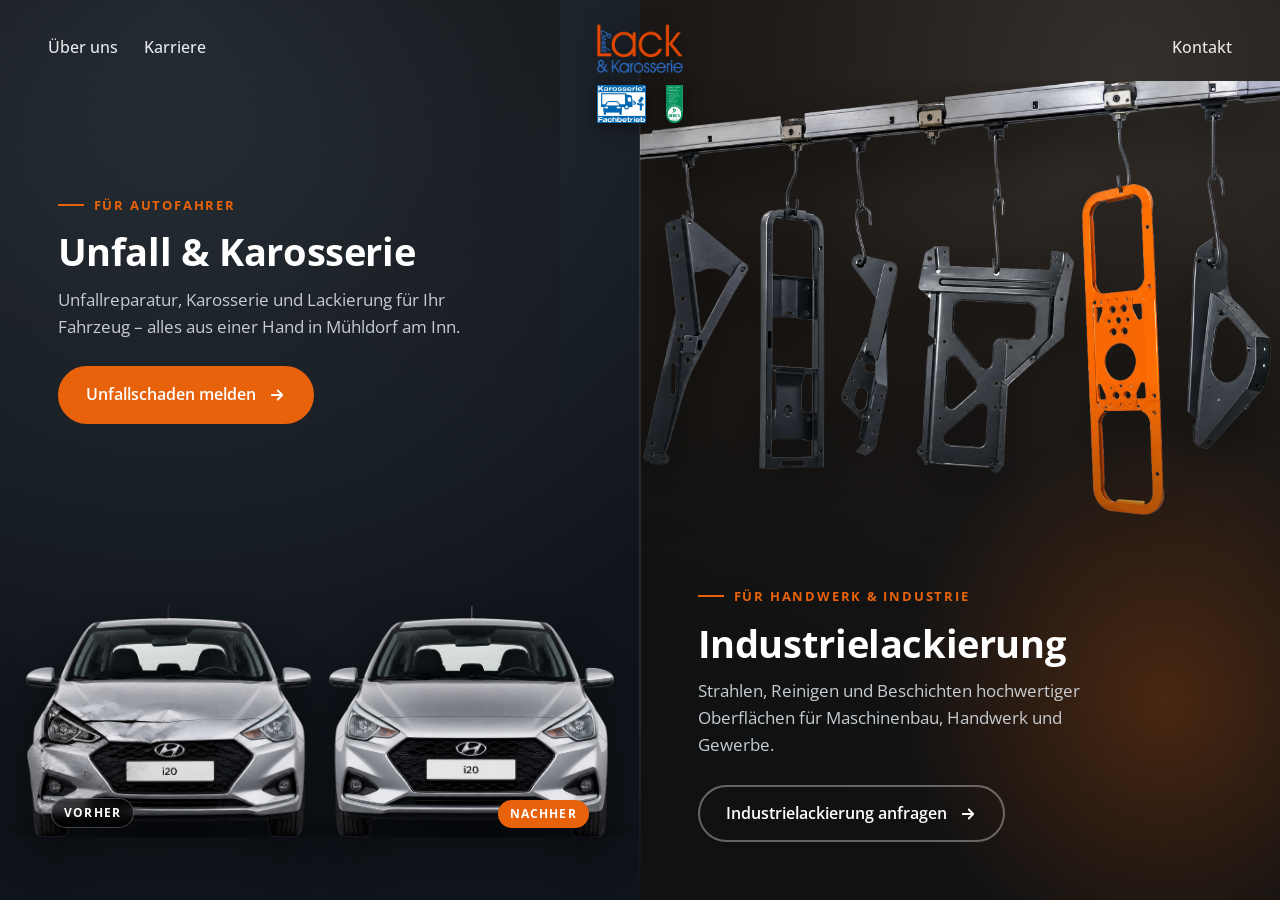
==== index.html @ e97caa5d "Website Lack & Karosserie Benda – erster Stand Vollständige statische Website (HTML/CSS/JS): - Splas" ====
<!DOCTYPE html>
<html lang="de">
<head>
  <meta charset="UTF-8">
  <meta name="viewport" content="width=device-width, initial-scale=1.0">
  <title>Lack & Karosserie Benda – Mühldorf am Inn</title>
  <meta name="description" content="Lack & Karosserie Benda in Mühldorf am Inn. Unfallreparatur & Karosserie für Fahrzeuge oder Industrielackierung für Handwerk und Industrie – wählen Sie Ihren Bereich.">
  <link rel="preconnect" href="https://fonts.googleapis.com">
  <link rel="preconnect" href="https://fonts.gstatic.com" crossorigin>
  <link href="https://fonts.googleapis.com/css2?family=Open+Sans:wght@400;500;600;700;800&display=swap" rel="stylesheet">
  <link rel="stylesheet" href="styles.css?v=17">
</head>
<body class="splash">

  <main class="split-hero" aria-label="Bereich wählen">

    <!-- Header: Navigation + zentriertes Logo -->
    <header class="splash-header">
      <nav class="sph-nav sph-left">
        <a href="ueber-uns.html">Über uns</a>
        <a href="karriere.html">Karriere</a>
      </nav>
      <div class="sph-brand">
        <img class="brand-logo" src="assets/img/logo-frei.png" alt="Benda Lack & Karosserie">
        <div class="brand-seals">
          <img src="assets/img/siegel-karosserie-fachbetrieb.png" alt="Karosserie Fachbetrieb">
          <img src="assets/img/siegel-dekra.png" alt="DEKRA geprüft">
        </div>
      </div>
      <nav class="sph-nav sph-right">
        <a href="#">Kontakt</a>
      </nav>
    </header>

    <!-- LINKS: Unfall & Karosserie -> Fahrzeug-Seite -->
    <a href="unfallreparatur.html" class="sh-panel unfall">
      <div class="sh-content">
        <span class="sh-eyebrow">Für Autofahrer</span>
        <h2>Unfall &amp; Karosserie</h2>
        <p>Unfallreparatur, Karosserie und Lackierung für Ihr Fahrzeug – alles aus einer Hand in Mühldorf am Inn.</p>
        <span class="sh-cta">
          Unfallschaden melden
          <svg viewBox="0 0 24 24" fill="none" stroke="currentColor" stroke-width="2.4" stroke-linecap="round" stroke-linejoin="round"><path d="M5 12h14M13 6l6 6-6 6"/></svg>
        </span>
      </div>
      <div class="sh-media">
        <img src="assets/img/auto-vorher.png" alt="Fahrzeug mit Unfallschaden – vorher">
        <img src="assets/img/auto-nachher.png" alt="Fahrzeug nach der Reparatur – nachher">
      </div>
      <span class="vn-chip vorher">Vorher</span>
      <span class="vn-chip nachher">Nachher</span>
    </a>

    <!-- RECHTS: Industrielackierung -> Industrie-Seite -->
    <a href="industrielackierung.html" class="sh-panel industrie">
      <div class="sh-media">
        <img src="assets/img/industrielackierung.png" alt="Lackierte Bauteile auf der Hängebahn">
      </div>
      <div class="sh-content">
        <span class="sh-eyebrow">Für Handwerk &amp; Industrie</span>
        <h2>Industrielackierung</h2>
        <p>Strahlen, Reinigen und Beschichten hochwertiger Oberflächen für Maschinenbau, Handwerk und Gewerbe.</p>
        <span class="sh-cta ghost">
          Industrielackierung anfragen
          <svg viewBox="0 0 24 24" fill="none" stroke="currentColor" stroke-width="2.4" stroke-linecap="round" stroke-linejoin="round"><path d="M5 12h14M13 6l6 6-6 6"/></svg>
        </span>
      </div>
    </a>

    <!-- feine Mittelnaht (ohne Badge) -->
    <div class="sh-seam" aria-hidden="true"></div>
  </main>

</body>
</html>
---- styles.css ----
/* =========================================================
   Lack & Karosserie Benda – Grundgerüst (Struktur-Phase)
   Reines HTML + CSS. Design folgt später.
   Farben laut Leitfaden: Weiß, Anthrazit, Schwarz, Akzent Orange.
   ========================================================= */

:root {
  --weiss: #ffffff;
  --anthrazit: #2b2f33;
  --schwarz: #111315;
  --orange: #e8620c;
  --grau-hell: #f4f5f6;
  --grau-linie: #dcdee0;
  --grau-text: #565b60;
  --max-breite: 1200px;
  --abstand: 24px;
}

* { box-sizing: border-box; }

html { scroll-behavior: smooth; }

body {
  margin: 0;
  font-family: "Open Sans", Arial, Helvetica, sans-serif;
  color: var(--anthrazit);
  background: var(--weiss);
  line-height: 1.6;
  /* Text immer linksbündig (Leitfaden) */
  text-align: left;
  overflow-x: hidden;
}

/* ---------- Grundtypografie ---------- */
h1, h2, h3 {
  font-family: "Open Sans", Arial, Helvetica, sans-serif;
  color: var(--schwarz); line-height: 1.2; margin: 0 0 0.4em;
  letter-spacing: -.01em;
}
h1 { font-size: clamp(2rem, 5vw, 3.25rem); }
h2 { font-size: clamp(1.6rem, 3.5vw, 2.4rem); }
h3 { font-size: 1.15rem; }
p { margin: 0 0 1em; max-width: 60ch; }
a { color: var(--orange); }

.lead { font-size: 1.15rem; color: var(--grau-text); }

/* ---------- Layout-Helfer ---------- */
.container {
  width: 100%;
  max-width: var(--max-breite);
  margin: 0 auto;
  padding: 0 var(--abstand);
}

section { padding: 72px 0; }
/* Wunsch: durchgehend weißer Hintergrund */
section:nth-child(even) { background: var(--weiss); }

.trenner { border: 0; border-top: 1px solid var(--grau-linie); margin: 0; }

/* Zwei-Spalten (Text + Bild) */
.split {
  display: grid;
  grid-template-columns: 1fr 1fr;
  gap: 48px;
  align-items: center;
}
.split .text { min-width: 0; }
.split.bild-links .media { order: -1; }

/* ---------- Bild-Platzhalter ---------- */
.platzhalter {
  display: flex;
  flex-direction: column;
  align-items: center;
  justify-content: center;
  text-align: center;
  gap: 8px;
  background: repeating-linear-gradient(
    45deg, #eceef0, #eceef0 12px, #e4e7ea 12px, #e4e7ea 24px
  );
  border: 2px dashed #b9bdc2;
  border-radius: 8px;
  color: #6b7176;
  min-height: 280px;
  padding: 24px;
  font-size: 0.95rem;
}
.platzhalter::before {
  content: "🖼";
  font-size: 2rem;
  line-height: 1;
}
.platzhalter .ph-titel { font-weight: 600; color: #4b5156; }
.platzhalter .ph-hinweis { font-size: 0.8rem; color: #868c92; max-width: 32ch; }
.platzhalter.gross { min-height: 420px; }
.platzhalter.klein { min-height: 200px; }

/* ---------- Buttons ---------- */
.btn {
  display: inline-block;
  padding: 14px 26px;
  border-radius: 6px;
  font-weight: 600;
  text-decoration: none;
  cursor: pointer;
  border: 2px solid var(--anthrazit);
  font-size: 1rem;
}
.btn-primary { background: var(--orange); border-color: var(--orange); color: #fff; }
.btn-secondary { background: transparent; color: var(--anthrazit); }
.btn-gruppe { display: flex; flex-wrap: wrap; gap: 14px; margin-top: 8px; }

/* ---------- Header / Navigation ---------- */
.site-header {
  position: sticky;
  top: 0;
  z-index: 50;
  background: rgba(255,255,255,0.96);
  border-bottom: 1px solid var(--grau-linie);
  backdrop-filter: saturate(180%) blur(6px);
}
.site-header .container {
  display: flex;
  align-items: center;
  justify-content: space-between;
  min-height: 68px;
  gap: 16px;
}
.logo { font-weight: 700; color: var(--schwarz); text-decoration: none; font-size: 1.05rem; }
.logo span { color: var(--orange); }
.hauptnav { display: flex; gap: 22px; flex-wrap: wrap; }
.hauptnav a { color: var(--anthrazit); text-decoration: none; font-size: 0.95rem; }
.hauptnav a:hover { color: var(--orange); }
.nav-cta { white-space: nowrap; padding: 10px 18px; }

/* ---------- Hero ---------- */
.hero { padding: 88px 0; }
.hero .platzhalter { min-height: 380px; }

/* =========================================================
   SPLIT-HERO – Startseite-Einstieg (links Unfall, rechts Industrie)
   ========================================================= */
/* Splash-Seite: kein Scrollen, volle Höhe */
body.splash { overflow: hidden; height: 100vh; }

.split-hero {
  display: flex;
  width: 100%;
  height: 100vh;
  height: 100dvh;
  overflow: hidden;
  background: var(--schwarz);
  padding: 0;
}

/* Header der Splash-Seite: Navigation links/rechts + zentriertes Logo */
.splash-header {
  position: absolute; top: 0; left: 0; right: 0; z-index: 30;
  display: grid; grid-template-columns: 1fr auto 1fr; align-items: start;
  gap: 20px;
  padding: clamp(16px, 2.6vh, 28px) clamp(20px, 4vw, 48px) 0;
  pointer-events: none;                         /* Panels bleiben klickbar */
}
.splash-header a, .sph-brand { pointer-events: auto; }
.sph-nav { display: flex; gap: 26px; align-items: center; padding-top: 12px; }
.sph-nav.sph-left { justify-self: start; }
.sph-nav.sph-right { justify-self: end; }
.sph-nav a { color: #e6e9ec; text-decoration: none; font-size: 1rem; font-weight: 500; white-space: nowrap; }
.sph-nav a:hover { color: var(--orange); }
.sph-brand { justify-self: center; display: flex; flex-direction: column; align-items: center; gap: 11px; }
.sph-brand .brand-logo { height: clamp(42px, 5.6vh, 58px); }
.sph-brand .brand-seals img { height: clamp(34px, 4.2vh, 44px); }

/* Inhalt der linken Hälfte unter den Header schieben */
.sh-panel.unfall .sh-content { padding-top: clamp(140px, 21vh, 188px); }

/* (alte Positionierung des Brand-Blocks – nicht mehr genutzt) */
.splash-brand {
  position: absolute; top: 20px; left: 50%; transform: translateX(-50%);
  z-index: 20; display: none;
}
.brand-logo {
  display: block;
  width: auto;
  height: clamp(56px, 7.2vh, 80px);            /* Logo größer als die Siegel */
  filter: drop-shadow(0 3px 12px rgba(0,0,0,.6));
}
.brand-seals {
  display: flex;
  align-items: center;
  justify-content: center;
  gap: 20px;
}
.brand-seals img {
  display: block;
  width: auto;
  height: clamp(46px, 5.6vh, 60px);            /* Siegel etwas kleiner als das Logo */
  filter: drop-shadow(0 3px 9px rgba(0,0,0,.5));
}

.sh-panel {
  position: relative;
  flex: 1 1 50%;
  display: flex;
  flex-direction: column;
  justify-content: flex-start;
  overflow: hidden;
  text-decoration: none;
  color: #fff;
  cursor: pointer;
  transition: flex-basis .6s cubic-bezier(.22,1,.36,1),
              flex-grow .6s cubic-bezier(.22,1,.36,1);
  isolation: isolate;
}
/* Inhalt hebt sich beim Hover leicht -> signalisiert Klickbarkeit */
.sh-content { transition: transform .5s cubic-bezier(.22,1,.36,1); }
.sh-panel:hover .sh-content { transform: translateY(-4px); }

/* Hintergrund-Farbverläufe je Panel */
/* Links: kühler Stahl-Ton */
.sh-panel.unfall {
  background:
    radial-gradient(120% 82% at 27% 0%, #38454f 0%, #1f262d 46%, #0f141a 100%);
}
/* Rechts: wärmerer Ton (unterstützt das Orange) */
.sh-panel.industrie {
  background:
    radial-gradient(120% 90% at 76% 8%, #35302b 0%, #201c19 46%, #12100e 100%);
}
/* warmer Orange-Schimmer im Industrie-Panel */
.sh-panel.industrie::after {
  content: "";
  position: absolute;
  inset: 0;
  background:
    radial-gradient(60% 45% at 82% 78%, rgba(232,98,12,.26), transparent 70%),
    linear-gradient(0deg, rgba(15,17,19,.92) 0%, rgba(15,17,19,.55) 34%, transparent 58%);
  z-index: 2;
  pointer-events: none;
}

/* Textblock */
.sh-content {
  position: relative;
  z-index: 3;
  padding: clamp(28px, 4.5vw, 64px);
  max-width: 560px;
}
.sh-eyebrow {
  display: inline-flex;
  align-items: center;
  gap: 10px;
  font-size: .8rem;
  font-weight: 700;
  letter-spacing: .14em;
  text-transform: uppercase;
  color: var(--orange);
  margin-bottom: 16px;
}
.sh-eyebrow::before {
  content: "";
  width: 26px;
  height: 2px;
  background: var(--orange);
}
.sh-content h2 {
  color: #fff;
  font-size: clamp(1.8rem, 3vw, 2.9rem);
  line-height: 1.08;
  letter-spacing: -.01em;
  margin: 0 0 14px;
}
.sh-content p {
  color: #c7ccd1;
  font-size: 1.05rem;
  max-width: 42ch;
  margin: 0 0 26px;
}

.sh-cta {
  display: inline-flex;
  align-items: center;
  gap: 12px;
  padding: 14px 26px;
  border-radius: 100px;
  font-weight: 600;
  font-size: 1rem;
  background: var(--orange);
  color: #fff;
  border: 2px solid var(--orange);
  transition: transform .3s ease, background .3s ease, gap .3s ease;
}
.sh-cta.ghost {
  background: transparent;
  border-color: rgba(255,255,255,.35);
  color: #fff;
}
.sh-cta svg { width: 18px; height: 18px; transition: transform .3s ease; }
.sh-panel:hover .sh-cta { gap: 18px; }
.sh-panel:hover .sh-cta svg { transform: translateX(4px); }
.sh-panel:hover .sh-cta.ghost { border-color: var(--orange); background: rgba(232,98,12,.14); }

/* Bild-Bühne */
.sh-media {
  position: absolute;
  left: 0; right: 0;
  z-index: 1;
  display: flex;
  align-items: flex-end;
  justify-content: center;
  gap: 2%;
  padding: 0 2%;
  pointer-events: none;
}
/* Autos: unten verankert (stehen auf dem Boden) */
.sh-panel.unfall .sh-media {
  bottom: 7%;
  height: 62%;
  display: grid;
  grid-template-columns: 1fr 1fr;
  gap: 3%;
  padding: 0 4%;
  align-items: end;
  /* weiche Boden-Schatten unter beiden Autos (Erdung) */
  background:
    radial-gradient(42% 9% at 27% 100%, rgba(0,0,0,.6), transparent 72%),
    radial-gradient(42% 9% at 73% 100%, rgba(0,0,0,.6), transparent 72%);
}
.sh-panel.unfall .sh-media img {
  width: 100%;
  min-width: 0;
  max-height: 100%;
  object-fit: contain;
  object-position: bottom center;
  filter: drop-shadow(0 16px 20px rgba(0,0,0,.45));
  transition: transform .6s cubic-bezier(.22,1,.36,1);
}
.sh-panel.unfall:hover .sh-media img { transform: translateY(-7px) scale(1.03); }

/* Vorher/Nachher-Chips */
.vn-chip {
  position: absolute;
  z-index: 4;
  bottom: 8%;
  font-size: .72rem;
  font-weight: 700;
  letter-spacing: .1em;
  text-transform: uppercase;
  padding: 5px 12px;
  border-radius: 100px;
  backdrop-filter: blur(4px);
}
.vn-chip.vorher { left: 8%; background: rgba(0,0,0,.55); color: #fff; border: 1px solid rgba(255,255,255,.25); }
.vn-chip.nachher { right: 8%; background: var(--orange); color: #fff; }

/* Industrie: Hängebahn oben verankert (Teile hängen von oben) */
.sh-panel.industrie .sh-media {
  top: 9%;                     /* Platz für den Header oben */
  height: 58%;
  align-items: flex-start;
  padding: 0;
  overflow: hidden;
}
.sh-panel.industrie .sh-media img {
  width: 100%;
  max-height: 100%;
  object-fit: cover;
  object-position: top center;
  filter: drop-shadow(0 20px 26px rgba(0,0,0,.5));
  transform-origin: top center;
  transition: transform .6s cubic-bezier(.22,1,.36,1);
}
.sh-panel.industrie:hover .sh-media img { transform: scale(1.04); }
/* Industrie: Text unten */
.sh-panel.industrie { justify-content: flex-end; }
.sh-panel.industrie .sh-content { align-self: flex-start; }

/* Lesbarkeits-Scrim */
.sh-panel.unfall .sh-content {
  background: linear-gradient(180deg, rgba(20,23,26,.6) 0%, rgba(20,23,26,0) 100%);
  border-radius: 0;
}

/* Split-Interaktion: gehovertes Panel wächst */
@media (hover: hover) and (min-width: 901px) {
  .split-hero:hover .sh-panel { flex-grow: .85; }
  .split-hero:hover .sh-panel:hover { flex-grow: 1.3; }
  .sh-panel::before {
    content: "";
    position: absolute; inset: 0;
    background: rgba(10,11,12,.28);
    opacity: 0; z-index: 2;
    transition: opacity .5s ease;
    pointer-events: none;
  }
  .split-hero:hover .sh-panel:not(:hover)::before { opacity: 1; }
}

/* Mittelnaht mit Marken-Badge */
.sh-seam {
  position: absolute;
  top: 0; bottom: 0; left: 50%;
  width: 1px;
  transform: translateX(-50%);
  background: linear-gradient(180deg, transparent, rgba(255,255,255,.18) 20%, rgba(255,255,255,.18) 80%, transparent);
  z-index: 5;
  pointer-events: none;
  display: flex;
  align-items: center;
  justify-content: center;
}
.sh-badge {
  width: 56px; height: 56px;
  border-radius: 50%;
  background: var(--schwarz);
  border: 1px solid rgba(255,255,255,.25);
  color: #fff;
  display: flex; align-items: center; justify-content: center;
  font-weight: 800; font-size: 1.2rem;
  letter-spacing: -.02em;
}
.sh-badge span { color: var(--orange); }

@media (max-width: 900px) {
  .split-hero { flex-direction: column; height: 100vh; height: 100dvh; }
  .sh-panel { flex: 1 1 50%; min-height: 0; }
  .sh-seam { display: none; }
  .sh-panel.unfall .sh-media { height: 50%; bottom: 2%; }
  .sh-panel.industrie .sh-media { height: 50%; }
  .sh-content { padding: 20px; max-width: none; }
  .sh-content h2 { font-size: clamp(1.5rem, 6.4vw, 2.1rem); margin-bottom: 10px; }
  .sh-content p { font-size: .95rem; margin-bottom: 18px; }
  /* Header auf Mobil kompakter */
  .splash-header { padding: 12px 18px 0; }
  .sph-nav { gap: 16px; padding-top: 8px; }
  .sph-nav a { font-size: .9rem; }
  .sph-brand .brand-logo { height: 40px; }
  .sph-brand .brand-seals img { height: 30px; }
  /* untere (Industrie-)Hälfte: kein Header darüber */
  .sh-panel.industrie .sh-media { top: 0; height: 50%; }
  /* obere Hälfte: Platz für den Header lassen */
  .sh-panel.unfall .sh-content { padding-top: 118px; }
}
@media (max-width: 560px) {
  .sh-content p { display: none; }          /* Gateway ohne Scrollen: kompakt halten */
  .sh-content h2 { font-size: clamp(1.4rem, 7vw, 1.9rem); }
  .sh-eyebrow { margin-bottom: 8px; font-size: .72rem; }
  .sh-cta { padding: 11px 20px; font-size: .92rem; }
  .sph-brand .brand-logo { height: 36px; }
  .sph-brand .brand-seals img { height: 27px; }
  .sph-nav { gap: 12px; }
  .sph-nav a { font-size: .82rem; }
  .sh-panel.unfall .sh-content { padding-top: 104px; }
}

/* ---------- Prozess: 4 Kacheln ---------- */
.kacheln {
  display: grid;
  grid-template-columns: repeat(4, 1fr);
  gap: 24px;
  margin-top: 32px;
}
.kachel {
  background: var(--weiss);
  border: 1px solid var(--grau-linie);
  border-radius: 8px;
  overflow: hidden;
}
.kachel .platzhalter { border: 0; border-radius: 0; min-height: 170px; }
.kachel .kachel-text { padding: 18px; }
.kachel .schritt {
  display: inline-block;
  font-size: 0.8rem;
  font-weight: 700;
  color: var(--orange);
  letter-spacing: 0.05em;
  margin-bottom: 6px;
}
.kachel h3 { margin-bottom: 4px; }
.kachel p { font-size: 0.95rem; margin: 0; }

/* ---------- Vorteile (Checkliste) ---------- */
.vorteile { list-style: none; padding: 0; margin: 0; display: grid; gap: 12px; }
.vorteile li { position: relative; padding-left: 32px; }
.vorteile li::before {
  content: "✓";
  position: absolute;
  left: 0;
  top: 0;
  color: var(--orange);
  font-weight: 700;
}

/* ---------- Vorher / Nachher ---------- */
.vergleich {
  display: grid;
  grid-template-columns: 1fr 1fr;
  gap: 24px;
  align-items: stretch;
}
.vergleich .seite { display: flex; flex-direction: column; gap: 10px; }
.vergleich .platzhalter { min-height: 360px; }
.vergleich .badge {
  align-self: flex-start;
  background: var(--anthrazit);
  color: #fff;
  font-size: 0.8rem;
  font-weight: 600;
  padding: 4px 12px;
  border-radius: 100px;
}
.vergleich .badge.nachher { background: var(--orange); }
.tags { display: flex; flex-wrap: wrap; gap: 8px; margin-top: 24px; }
.tags span {
  background: var(--grau-hell);
  border: 1px solid var(--grau-linie);
  border-radius: 100px;
  padding: 4px 14px;
  font-size: 0.85rem;
  color: var(--grau-text);
}

/* ---------- Galerie ---------- */
.galerie {
  display: grid;
  grid-template-columns: repeat(4, 1fr);
  gap: 16px;
  margin-top: 32px;
}
.galerie .platzhalter { min-height: 220px; }

/* ---------- Formular ---------- */
.formular-block { max-width: 820px; }
.formular { display: grid; gap: 18px; margin-top: 24px; }
.formular .reihe { display: grid; grid-template-columns: 1fr 1fr; gap: 18px; }
.feld { display: flex; flex-direction: column; gap: 6px; }
.feld label { font-size: 0.9rem; font-weight: 600; color: var(--anthrazit); }
.feld input,
.feld textarea {
  padding: 12px 14px;
  border: 1px solid var(--grau-linie);
  border-radius: 6px;
  font: inherit;
  color: var(--anthrazit);
  background: var(--weiss);
}
.feld textarea { resize: vertical; min-height: 120px; }
.feld input:focus,
.feld textarea:focus { outline: 2px solid var(--orange); border-color: var(--orange); }
.checkbox-reihe { display: flex; align-items: flex-start; gap: 10px; }
.checkbox-reihe input { margin-top: 4px; }
.checkbox-reihe label { font-weight: 400; font-size: 0.9rem; color: var(--grau-text); }

.upload-hinweis {
  border: 2px dashed var(--grau-linie);
  border-radius: 6px;
  padding: 16px;
  font-size: 0.9rem;
  color: var(--grau-text);
}

/* "Was passiert danach" */
.danach {
  margin-top: 40px;
  background: var(--weiss);
  border: 1px solid var(--grau-linie);
  border-radius: 8px;
  padding: 28px;
}
.danach ol { margin: 12px 0 0; padding-left: 20px; }
.danach li { margin-bottom: 6px; }

/* ---------- Kontakt ---------- */
.kontakt-grid { display: grid; grid-template-columns: 1fr 1fr; gap: 48px; }
.kontakt-daten dl { margin: 0; display: grid; gap: 18px; }
.kontakt-daten dt { font-weight: 700; color: var(--schwarz); }
.kontakt-daten dd { margin: 0; color: var(--grau-text); }
.kontakt-daten a { text-decoration: none; }
.oeffnungszeiten { list-style: none; margin: 0; padding: 0; }
.oeffnungszeiten li { display: flex; justify-content: space-between; max-width: 320px; padding: 2px 0; }

/* ---------- Leistungen (Unterseite) ---------- */
.leistungen { display: grid; gap: 40px; }
.leistung { display: grid; grid-template-columns: 1fr 1fr; gap: 40px; align-items: center; }
.leistung:nth-child(even) .media { order: -1; }
.leistung .platzhalter { min-height: 260px; }
.leistung.nur-text { grid-template-columns: 1fr; }

/* ---------- Footer ---------- */
.site-footer {
  background: var(--schwarz);
  color: #c7ccd1;
  padding: 48px 0 32px;
}
.site-footer a { color: #c7ccd1; text-decoration: none; }
.site-footer a:hover { color: #fff; }
.footer-grid {
  display: grid;
  grid-template-columns: 2fr 1fr 1fr;
  gap: 32px;
  margin-bottom: 32px;
}
.site-footer h4 { color: #fff; margin: 0 0 12px; font-size: 1rem; }
.footer-links { list-style: none; padding: 0; margin: 0; display: grid; gap: 8px; }
.footer-unten {
  border-top: 1px solid #2a2d30;
  padding-top: 20px;
  font-size: 0.85rem;
  color: #8b9197;
  display: flex;
  justify-content: space-between;
  flex-wrap: wrap;
  gap: 12px;
}

/* ---------- Responsive ---------- */
@media (max-width: 900px) {
  .split { grid-template-columns: 1fr; gap: 28px; }
  .split.bild-links .media { order: 0; }
  .kacheln { grid-template-columns: repeat(2, 1fr); }   /* Mobil untereinander/2er */
  .galerie { grid-template-columns: repeat(2, 1fr); }
  .kontakt-grid { grid-template-columns: 1fr; gap: 32px; }
  .leistung { grid-template-columns: 1fr; gap: 24px; }
  .leistung:nth-child(even) .media { order: 0; }
  .footer-grid { grid-template-columns: 1fr; }
}

@media (max-width: 600px) {
  section { padding: 48px 0; }
  .kacheln { grid-template-columns: 1fr; }               /* Mobil untereinander (Leitfaden) */
  .galerie { grid-template-columns: 1fr; }
  .vergleich { grid-template-columns: 1fr; }
  .formular .reihe { grid-template-columns: 1fr; }
  .hauptnav { display: none; }                            /* einfache Navi in Struktur-Phase */
  .nav-cta { display: none; }                             /* CTA steckt im Hero – Header schlank halten */
  .logo { font-size: .98rem; }
}

/* =========================================================
   HEADER mit zentriertem Logo (Unfallreparatur-Seite)
   ========================================================= */
.site-header .container.header-3col {
  display: grid;
  grid-template-columns: 1fr auto 1fr;
  align-items: center;
  gap: 24px;
  min-height: 86px;
}
.nav-left { justify-self: start; display: flex; gap: 26px; flex-wrap: wrap; }
.nav-left a { color: var(--anthrazit); text-decoration: none; font-size: .98rem; }
.nav-left a:hover { color: var(--orange); }
.header-logo { justify-self: center; line-height: 0; display: block; }
.header-logo img { height: 54px; width: auto; display: block; }
.nav-right { justify-self: end; display: flex; align-items: center; gap: 20px; }
.nav-right .nav-link { color: var(--anthrazit); text-decoration: none; font-size: .98rem; white-space: nowrap; }
.nav-right .nav-link:hover { color: var(--orange); }
.nav-right .btn { padding: 11px 20px; white-space: nowrap; }

/* =========================================================
   HERO – SCHADEN-SELEKTOR
   ========================================================= */
.hero-select { padding: 64px 0 72px; background: var(--weiss); }
.hs-head { text-align: center; max-width: 760px; margin: 0 auto 40px; }
.hs-head h1 {
  font-size: clamp(1.9rem, 4vw, 3rem);
  letter-spacing: -.01em;
  margin-bottom: 12px;
}
.hs-head .lead { color: var(--grau-text); margin: 0 auto; }

.car-select { max-width: 900px; margin: 0 auto; }

/* Reihe mit den 3 Auto-Teilen */
.car-row {
  display: grid;
  grid-template-columns: 1fr 1fr 1fr;
  gap: 2.6%;                 /* etwas Abstand zwischen den drei Teilen */
  align-items: end;
}
.car-seg {
  position: relative;
  padding: 0;
  border: 0;
  background: transparent;
  cursor: pointer;
  line-height: 0;
  transition: transform .3s cubic-bezier(.22,1,.36,1);
}
.car-seg img { width: 100%; height: auto; display: block; }
/* Orange Tönung, exakt auf die Auto-Silhouette maskiert */
.car-seg::after {
  content: "";
  position: absolute;
  inset: 0;
  background: var(--orange);
  -webkit-mask: var(--seg) center / 100% 100% no-repeat;
          mask: var(--seg) center / 100% 100% no-repeat;
  opacity: 0;
  transition: opacity .25s ease;
  pointer-events: none;
}
.car-seg:hover::after { opacity: .38; }
.car-seg.selected::after { opacity: .62; }
.car-seg:hover { transform: translateY(-4px); }
.car-seg.selected { transform: translateY(-4px); }

/* Labels + Front-/Heckansicht */
.car-labels {
  display: grid;
  grid-template-columns: 1fr 1fr 1fr;
  gap: 2.6%;
  margin-top: 14px;
}
.seg-label {
  display: flex;
  flex-direction: column;
  align-items: center;
  gap: 12px;
}
.seg-label .lbl {
  font-weight: 700;
  font-size: 1.02rem;
  color: var(--anthrazit);
  padding: 6px 18px;
  border: 2px solid var(--grau-linie);
  border-radius: 100px;
  transition: all .25s ease;
}
.seg-label.active .lbl {
  color: #fff;
  background: var(--orange);
  border-color: var(--orange);
}
.seg-label .thumb {
  width: 100%;
  max-width: 190px;
  display: flex;
  justify-content: center;
}
.seg-label .thumb img { width: 100%; height: auto; display: block; }

/* Auswahl-Bestätigung */
.hs-action {
  margin: 36px auto 0;
  text-align: center;
  display: flex;
  flex-direction: column;
  align-items: center;
  gap: 16px;
}
.hs-action[hidden] { display: none; }
.hs-chosen { margin: 0; font-size: 1.05rem; color: var(--anthrazit); }
.hs-chosen strong { color: var(--orange); }

@media (max-width: 780px) {
  .site-header .container.header-3col { grid-template-columns: auto 1fr; gap: 14px; min-height: 70px; }
  .nav-left { display: none; }
  .header-logo { justify-self: start; }
  .header-logo img { height: 44px; }
  .nav-right { justify-self: end; gap: 12px; }
  .nav-right .nav-link { display: none; }
}
@media (max-width: 560px) {
  .seg-label .lbl { font-size: .9rem; padding: 5px 12px; }
  .hs-head h1 { font-size: 1.6rem; }
}

/* =========================================================
   SCHADEN-ASSISTENT (Wizard)
   ========================================================= */
.wizard { max-width: 900px; margin: 0 auto; scroll-margin-top: 104px; }

/* Fortschritt */
.wz-progress { max-width: 520px; margin: 0 auto 34px; }
.wz-bar { height: 6px; background: #eceef0; border-radius: 100px; overflow: hidden; }
.wz-bar span { display: block; height: 100%; background: var(--orange); border-radius: 100px; transition: width .4s cubic-bezier(.22,1,.36,1); }
.wz-count { text-align: center; margin: 10px 0 0; font-size: .9rem; color: var(--grau-text); }
.wz-count b { color: var(--anthrazit); }

@keyframes wzfade { from { opacity: 0; transform: translateY(8px); } to { opacity: 1; transform: none; } }
.wz-step:not([hidden]) { animation: wzfade .35s ease; }

/* Schritt 2 – Unfallart-Karten */
.opt-grid {
  display: grid;
  grid-template-columns: repeat(3, 1fr);
  gap: 14px;
  max-width: 720px;
  margin: 0 auto;
}
.opt-card {
  display: flex; flex-direction: column; align-items: center; gap: 10px;
  padding: 24px 14px;
  border: 2px solid var(--grau-linie);
  border-radius: 14px;
  background: #fff;
  cursor: pointer;
  font-weight: 600; font-size: .98rem; color: var(--anthrazit);
  text-align: center;
  transition: border-color .2s ease, transform .2s ease, box-shadow .2s ease, background .2s ease;
}
.opt-card:hover { border-color: var(--orange); transform: translateY(-3px); box-shadow: 0 10px 24px rgba(0,0,0,.07); }
.opt-card.selected { border-color: var(--orange); background: #fff7f1; }
.opt-ico { font-size: 1.7rem; line-height: 1; }

/* Schritt 3 – Schaden-Chips */
.chip-grid {
  display: flex; flex-wrap: wrap; gap: 10px; justify-content: center;
  max-width: 720px; margin: 0 auto 18px;
}
.chip {
  padding: 10px 18px;
  border: 2px solid var(--grau-linie);
  border-radius: 100px;
  background: #fff;
  cursor: pointer;
  font-size: .95rem; font-weight: 500; color: var(--anthrazit);
  transition: all .18s ease;
}
.chip:hover { border-color: var(--orange); }
.chip.selected { background: var(--orange); border-color: var(--orange); color: #fff; }

.wz-textarea {
  display: block; width: 100%; max-width: 720px; margin: 0 auto;
  padding: 14px; border: 1px solid var(--grau-linie); border-radius: 10px;
  font: inherit; color: var(--anthrazit); resize: vertical;
}
.wz-textarea:focus { outline: 2px solid var(--orange); border-color: var(--orange); }

/* Fahrbereit-Frage (Segmented) */
.fahrbereit {
  max-width: 720px; margin: 22px auto 0;
  display: flex; align-items: center; justify-content: center; gap: 16px; flex-wrap: wrap;
}
.fb-q { font-weight: 600; color: var(--anthrazit); }
.seg-choice { display: inline-flex; border: 2px solid var(--grau-linie); border-radius: 100px; overflow: hidden; }
.seg-choice button { padding: 10px 20px; border: 0; background: #fff; cursor: pointer; font: inherit; color: var(--anthrazit); }
.seg-choice button + button { border-left: 1px solid var(--grau-linie); }
.seg-choice button:hover { background: #faf1ea; }
.seg-choice button.selected { background: var(--orange); color: #fff; }

/* Navigation */
.wz-nav { display: flex; justify-content: center; align-items: center; gap: 16px; margin-top: 32px; }
.wz-back { background: none; border: 0; color: var(--grau-text); cursor: pointer; font: inherit; font-weight: 600; padding: 12px 8px; }
.wz-back:hover { color: var(--anthrazit); }

/* Schritt 4 – Zusammenfassung + Form */
.wz-summary { display: flex; flex-wrap: wrap; gap: 10px; justify-content: center; max-width: 720px; margin: 0 auto 26px; }
.sum-chip { background: #f4f5f6; border: 1px solid var(--grau-linie); border-radius: 100px; padding: 7px 15px; font-size: .9rem; color: var(--grau-text); }
.sum-chip b { color: var(--anthrazit); }
.wz-form { max-width: 640px; margin: 0 auto; }
.wz-form .wz-nav { margin-top: 8px; }

/* Danke-Screen */
.wz-done { text-align: center; max-width: 620px; margin: 0 auto; padding: 24px 0; }
.wz-check {
  width: 74px; height: 74px; border-radius: 50%;
  background: var(--orange); color: #fff; font-size: 2.1rem;
  display: flex; align-items: center; justify-content: center; margin: 0 auto 22px;
}

@media (max-width: 680px) {
  .opt-grid { grid-template-columns: repeat(2, 1fr); }
  .fahrbereit { flex-direction: column; gap: 12px; }
}
@media (max-width: 420px) {
  .opt-grid { grid-template-columns: 1fr; }
}

/* =========================================================
   WIZARD – POLITUR (Schritte 2–4, edleres Design)
   ========================================================= */

/* Schritt 2 – Unfallart-Karten mit Line-Icons */
.opt-grid {
  display: flex; flex-wrap: wrap; justify-content: center;
  gap: 14px; max-width: 860px; margin: 0 auto;
}
.opt-card {
  flex: 0 1 190px;
  display: flex; flex-direction: column; align-items: center; gap: 14px;
  padding: 26px 16px 20px;
  border: 1.5px solid #e6e8ea; border-radius: 18px; background: #fff;
  cursor: pointer; color: var(--anthrazit);
  transition: border-color .2s ease, transform .2s ease, box-shadow .2s ease;
}
.opt-card:hover { border-color: #f0c3a3; transform: translateY(-4px); box-shadow: 0 14px 30px rgba(17,19,21,.08); }
.opt-card.selected { border-color: var(--orange); background: #fff8f3; box-shadow: 0 10px 26px rgba(232,98,12,.14); }
.opt-badge {
  width: 60px; height: 60px; border-radius: 16px;
  background: #f4f5f6; color: #3a4046;
  display: flex; align-items: center; justify-content: center;
  transition: background .2s ease, color .2s ease;
}
.opt-badge svg { width: 28px; height: 28px; }
.opt-card:hover .opt-badge,
.opt-card.selected .opt-badge { background: #fff1e8; color: var(--orange); }
.opt-lbl { font-weight: 600; font-size: .97rem; text-align: center; line-height: 1.25; }

/* Karten-Container für Schritt 3 & 4 */
.wz-card {
  max-width: 640px; margin: 0 auto; text-align: left;
  background: #fff; border: 1.5px solid #e9ebed; border-radius: 20px;
  padding: 30px; box-shadow: 0 14px 44px rgba(17,19,21,.06);
}
.wz-field { margin-bottom: 24px; }
.wz-field:last-child { margin-bottom: 0; }
.wz-flabel { display: block; font-weight: 700; font-size: .9rem; color: var(--anthrazit); margin-bottom: 12px; }
.wz-flabel em { font-weight: 500; color: var(--grau-text); font-style: normal; }

/* Schaden-Chips */
.chip-grid { justify-content: flex-start; margin: 0; max-width: none; }
.chip {
  border: 1.5px solid #e6e8ea; padding: 9px 16px; font-weight: 500;
  display: inline-flex; align-items: center; gap: 6px;
}
.chip.selected::before { content: "✓"; font-weight: 800; font-size: .82em; }
.chip.selected { background: var(--orange); border-color: var(--orange); color: #fff; }

.wz-textarea { max-width: none; border: 1.5px solid #e6e8ea; border-radius: 12px; padding: 14px 16px; }

/* Segmented (fahrbereit) */
.seg-choice { border: 1.5px solid #e6e8ea; border-radius: 12px; }
.seg-choice button { padding: 11px 24px; font-weight: 600; }
.seg-choice button + button { border-left: 1.5px solid #e6e8ea; }

/* Formularfelder im Wizard */
.wz-form .feld label { font-weight: 700; font-size: .9rem; }
.wz-form .feld input {
  border: 1.5px solid #e6e8ea; border-radius: 12px; padding: 13px 15px;
}
.wz-form .checkbox-reihe { margin-top: 4px; }

/* Zusammenfassung „Ihre Angaben“ */
.wz-recap {
  background: #f7f8f9; border: 1px solid #eceef0; border-radius: 14px;
  padding: 16px 18px; margin-bottom: 26px;
}
.wz-recap .wz-flabel { margin-bottom: 10px; }
.wz-summary { display: flex; flex-wrap: wrap; gap: 8px; margin: 0; max-width: none; justify-content: flex-start; }
.sum-chip { background: #fff; border: 1px solid #e2e4e6; }

/* Upload-Dropzone */
.dz-input { position: absolute; width: 1px; height: 1px; opacity: 0; overflow: hidden; }
.dropzone {
  display: flex; flex-direction: column; align-items: center; gap: 6px; text-align: center;
  padding: 28px 20px; border: 2px dashed #d5d9dd; border-radius: 14px;
  cursor: pointer; color: var(--grau-text);
  transition: border-color .2s ease, background .2s ease;
}
.dropzone:hover { border-color: var(--orange); background: #fff9f5; }
.dropzone svg { width: 30px; height: 30px; color: var(--orange); margin-bottom: 2px; }
.dropzone .dz-main { color: var(--anthrazit); font-size: .98rem; }
.dropzone small { font-size: .82rem; }
.dropzone.has-files { border-color: var(--orange); background: #fff7f1; }

/* Vertrauens-Zeile */
.wz-trust { display: flex; align-items: center; gap: 8px; font-size: .9rem; color: var(--grau-text); margin: 6px 0 0; }
.wz-trust svg { width: 18px; height: 18px; color: var(--orange); flex: none; }

@media (max-width: 560px) {
  .wz-card { padding: 22px 18px; }
  .opt-card { flex-basis: 150px; }
}

/* =========================================================
   SO LÄUFT DIE REPARATUR AB – 4 hohe Bild-Panels
   ========================================================= */
.ablauf { padding-bottom: 0; }
.ablauf .lead { max-width: none; }   /* Intro-Satz auf einer Zeile */

.ablauf-panels {
  display: grid;
  grid-template-columns: repeat(4, 1fr);
  gap: 6px;                     /* dünne Trennung -> 4 klare Rechtecke */
  margin-top: 40px;
  width: 100%;
}
.ablauf-panel {
  position: relative;
  min-height: 640px;
  display: flex;
  align-items: flex-end;
  overflow: hidden;
  isolation: isolate;
}
.ap-bg {
  position: absolute; inset: 0;
  width: 100%; height: 100%;
  object-fit: cover;
  z-index: 0;
  transition: transform .6s cubic-bezier(.22,1,.36,1);
}
.ablauf-panel:hover .ap-bg { transform: scale(1.05); }
/* Lesbarkeits-Scrim (unten dunkel, oben klar) */
.ablauf-panel::before {
  content: "";
  position: absolute; inset: 0; z-index: 1;
  background: linear-gradient(0deg,
    rgba(9,11,13,.92) 0%, rgba(9,11,13,.55) 30%,
    rgba(9,11,13,.12) 56%, transparent 100%);
}
.ap-inner {
  position: relative; z-index: 2;
  padding: 30px 26px 34px;
  color: #fff; text-align: left;
}
.ap-step {
  display: inline-block;
  font-size: .78rem; font-weight: 700; letter-spacing: .1em; text-transform: uppercase;
  color: #fff; background: var(--orange);
  padding: 5px 13px; border-radius: 100px; margin-bottom: 14px;
}
.ap-inner h3 { color: #fff; font-size: 1.4rem; line-height: 1.15; margin: 0 0 8px; }
.ap-inner p { color: #e2e6e9; font-size: .98rem; margin: 0; max-width: 30ch; }

@media (max-width: 900px) {
  .ablauf-panels { grid-template-columns: 1fr 1fr; }
  .ablauf-panel { min-height: 420px; }
}
@media (max-width: 560px) {
  .ablauf-panels { grid-template-columns: 1fr; }   /* Mobil untereinander (Leitfaden) */
  .ablauf-panel { min-height: 340px; }
}

/* =========================================================
   UNSERE LEISTUNGEN – Liste links, Detail rechts
   ========================================================= */
.eyebrow {
  display: flex; align-items: center; gap: 12px; width: 100%;
  font-size: .8rem; font-weight: 700; letter-spacing: .14em; text-transform: uppercase;
  color: var(--orange); margin-bottom: 14px;
}
.eyebrow::before { content: ""; flex: none; width: 28px; height: 2px; background: var(--orange); border-radius: 2px; }
/* feine, auslaufende Linie durch den Section-Kopf */
.eyebrow::after { content: ""; flex: 1; height: 1px; background: linear-gradient(90deg, var(--grau-linie) 0%, rgba(220,222,224,0) 96%); }
.sec-head-left { max-width: none; }
.sec-head-left h2 { margin-bottom: 10px; max-width: 26ch; }
.sec-head-left .lead { max-width: 64ch; }

/* Reusable: dezente Eck-Linien um ein Element */
.framed { position: relative; }
.framed .corner { position: absolute; width: 22px; height: 22px; border: 2px solid var(--anthrazit); pointer-events: none; z-index: 2; }
.framed .corner.tl { top: -11px; left: -11px; border-right: 0; border-bottom: 0; }
.framed .corner.tr { top: -11px; right: -11px; border-left: 0; border-bottom: 0; }
.framed .corner.bl { bottom: -11px; left: -11px; border-right: 0; border-top: 0; }
.framed .corner.br { bottom: -11px; right: -11px; border-left: 0; border-top: 0; }

.lst-layout {
  display: grid;
  grid-template-columns: 360px 1fr;
  gap: 48px;
  margin-top: 44px;
  align-items: start;
}

/* Liste */
.lst-list { display: flex; flex-direction: column; gap: 4px; }
.lst-item {
  display: flex; align-items: center; gap: 14px; width: 100%;
  padding: 14px 16px; border: 0; background: transparent; border-radius: 12px;
  cursor: pointer; font: inherit; font-weight: 600; font-size: 1rem;
  color: var(--anthrazit); text-align: left;
  transition: background .18s ease;
}
.lst-ico {
  width: 42px; height: 42px; border-radius: 11px; flex: none;
  background: #f4f5f6; color: #3a4046;
  display: flex; align-items: center; justify-content: center;
  transition: background .2s ease, color .2s ease;
}
.lst-ico svg { width: 21px; height: 21px; }
.lst-name { flex: 1; line-height: 1.25; }
.lst-arrow { width: 18px; height: 18px; flex: none; color: var(--orange); opacity: 0; transform: translateX(-4px); transition: opacity .2s ease, transform .2s ease; }
.lst-item:hover { background: #f7f8f9; }
.lst-item.active { background: #fff7f1; box-shadow: inset 3px 0 0 var(--orange); }
.lst-item.active .lst-ico { background: var(--orange); color: #fff; }
.lst-item.active .lst-arrow { opacity: 1; transform: none; }

/* Detail – Bild & Text-Kasten gleich hoch, direkt aneinander (abwechselnd) */
.lst-detail { position: relative; }
.lst-panel { display: none; }
.lst-panel.active {
  display: grid; grid-template-columns: 1fr 1fr;
  min-height: 430px;
  border-radius: 18px; overflow: hidden;
  box-shadow: 0 24px 60px rgba(17,19,21,.16);
  animation: lstFade .4s ease;
}
@keyframes lstFade { from { opacity: 0; transform: translateY(10px); } to { opacity: 1; transform: none; } }

/* Standard: Kasten links, Bild rechts */
.lst-card { order: 1; }
.lst-img  { order: 2; }
/* Abwechselnd: Bild links, Kasten rechts */
.lst-panel.rev .lst-img  { order: 1; }
.lst-panel.rev .lst-card { order: 2; }

/* Bild füllt seine Hälfte komplett */
.lst-img { background: #eceef0; overflow: hidden; }
.lst-img img { width: 100%; height: 100%; object-fit: cover; display: block; }

/* Text-Kasten in Anthrazit, gleiche Höhe wie das Bild */
.lst-card {
  background: var(--anthrazit);
  display: flex; flex-direction: column; justify-content: center;
  padding: 46px 44px;
}
.lst-card::before {
  content: ""; display: block; width: 42px; height: 3px;
  background: var(--orange); border-radius: 2px; margin-bottom: 20px;
}
.lst-card h3 { color: #fff; font-size: 1.6rem; margin: 0 0 14px; }
.lst-card p { color: #c7ccd1; font-size: 1.07rem; line-height: 1.7; margin: 0; max-width: none; }

@media (max-width: 860px) {
  .lst-layout { grid-template-columns: 1fr; gap: 26px; margin-top: 32px; }
  .lst-detail { order: 2; }
  .lst-list { order: 1; }
  /* Mobil: Bild oben, Kasten direkt darunter */
  .lst-panel.active { display: block; min-height: 0; }
  .lst-img { aspect-ratio: 16 / 11; }
  .lst-card { padding: 28px 24px; }
  .lst-card h3 { font-size: 1.3rem; }
}

/* =========================================================
   VIDEO-SECTION – deckt die ganze Section
   ========================================================= */
.video-section { padding: 72px 0; background: var(--weiss); }
.video-frame { position: relative; max-width: 1000px; margin: 0 auto; line-height: 0; }
.video-full {
  display: block;
  width: 100%;
  aspect-ratio: 16 / 9;
  height: auto;
  object-fit: contain;     /* ganzes Video, kein Zuschnitt */
  background: #000;
  border-radius: 4px;
}
/* kleine schwarze Eck-Linien mit Abstand um das Video */
.vf-corner {
  position: absolute;
  width: 26px; height: 26px;
  border: 2px solid var(--schwarz);
  pointer-events: none;
}
.vf-corner.tl { top: -14px; left: -14px; border-right: 0; border-bottom: 0; }
.vf-corner.tr { top: -14px; right: -14px; border-left: 0; border-bottom: 0; }
.vf-corner.bl { bottom: -14px; left: -14px; border-right: 0; border-top: 0; }
.vf-corner.br { bottom: -14px; right: -14px; border-left: 0; border-top: 0; }
@media (max-width: 560px) {
  .video-section { padding: 44px 0; }
  .vf-corner { width: 18px; height: 18px; }
  .vf-corner.tl, .vf-corner.tr { top: -10px; }
  .vf-corner.bl, .vf-corner.br { bottom: -10px; }
  .vf-corner.tl, .vf-corner.bl { left: -10px; }
  .vf-corner.tr, .vf-corner.br { right: -10px; }
}

/* =========================================================
   ÜBER UNS
   ========================================================= */
.ueber-hero { padding: 60px 0 18px; }
.ueber-hero h1 { margin: 6px 0 14px; }
.ueber-hero .lead { max-width: 72ch; }

.ueber-teamfoto { padding: 24px 0 8px; }
.ueber-teamfoto .platzhalter.gross { min-height: 460px; }

.ueber-intro { font-size: 1.12rem; line-height: 1.75; color: var(--anthrazit); max-width: 80ch; margin: 0; }

/* Meilenstein-Timeline */
.timeline { margin-top: 40px; max-width: 820px; }
.tl-item {
  display: grid; grid-template-columns: 110px 1fr; gap: 28px;
  padding: 26px 0; border-top: 1px solid var(--grau-linie);
}
.tl-item:last-child { border-bottom: 1px solid var(--grau-linie); }
.tl-year { font-size: 1.7rem; font-weight: 800; color: var(--orange); line-height: 1; letter-spacing: -.02em; }
.tl-text h3 { margin: 0 0 6px; font-size: 1.15rem; }
.tl-text p { margin: 0; color: var(--grau-text); max-width: 62ch; }

/* Team-Grid */
.team-grid { display: grid; grid-template-columns: repeat(4, 1fr); gap: 26px 24px; margin-top: 44px; }
.team-card {
  background: #fff; border: 1px solid #e8eaec; border-radius: 16px; overflow: hidden;
  box-shadow: 0 10px 28px rgba(17,19,21,.05);
  transition: transform .28s cubic-bezier(.22,1,.36,1), box-shadow .28s ease;
}
.team-card:hover { transform: translateY(-6px); box-shadow: 0 24px 48px rgba(17,19,21,.14); }
.team-card .team-photo { min-height: 0; aspect-ratio: 4 / 5; border: 0; border-radius: 0; }
.team-info { padding: 18px 20px 22px; border-top: 3px solid var(--orange); }
.team-name { font-weight: 700; color: var(--schwarz); font-size: 1.06rem; }
.team-role { color: var(--grau-text); font-size: .92rem; margin-top: 3px; }

/* Breite Recruiting-Karte */
.team-join {
  grid-column: 1 / -1;
  display: flex; align-items: center; gap: 30px;
  background: var(--anthrazit); color: #fff;
  border-radius: 18px; padding: 34px 38px;
  box-shadow: 0 20px 48px rgba(17,19,21,.18);
  margin-top: 6px; position: relative; overflow: hidden;
}
.team-join::after {
  content: ""; position: absolute; inset: 0;
  background: radial-gradient(60% 120% at 88% 50%, rgba(232,98,12,.22), transparent 70%);
  pointer-events: none;
}
.tj-icon {
  width: 66px; height: 66px; border-radius: 50%; flex: none; position: relative; z-index: 1;
  border: 2px dashed rgba(255,255,255,.38); color: var(--orange);
  display: flex; align-items: center; justify-content: center;
}
.tj-icon svg { width: 28px; height: 28px; }
.tj-text { flex: 1; position: relative; z-index: 1; }
.tj-text h3 { color: #fff; font-size: 1.45rem; margin: 0 0 6px; }
.tj-text p { color: #cdd2d7; margin: 0; max-width: 62ch; }
.team-join .btn { flex: none; position: relative; z-index: 1; white-space: nowrap; }

/* Dunkler Header (wie Startseite) */
.site-header.dark { background: var(--anthrazit); border-bottom: 1px solid rgba(255,255,255,.10); }
.site-header.dark .nav-left a,
.site-header.dark .nav-right .nav-link { color: #e6e9ec; }
.site-header.dark .nav-left a:hover,
.site-header.dark .nav-right .nav-link:hover { color: var(--orange); }

/* Abschluss */
.ueber-cta { max-width: 820px; }
.ueber-cta p { font-size: 1.12rem; line-height: 1.75; color: var(--anthrazit); margin: 0 0 22px; max-width: 80ch; }

@media (max-width: 900px) {
  .team-grid { grid-template-columns: repeat(2, 1fr); }
}
@media (max-width: 680px) {
  .team-join { flex-direction: column; align-items: flex-start; gap: 20px; padding: 28px 24px; }
}
@media (max-width: 560px) {
  .tl-item { grid-template-columns: 64px 1fr; gap: 16px; }
  .tl-year { font-size: 1.3rem; }
  .team-grid { grid-template-columns: 1fr 1fr; gap: 16px; }
  .tj-text h3 { font-size: 1.25rem; }
}

/* =========================================================
   DESIGN-DEKO (Eck-Striche, Ringe) – wiederverwendbar
   ========================================================= */
/* Eck-Striche: oben-rechts + unten-links am Inhalt */
.container.deco { position: relative; }
.container.deco::before,
.container.deco::after {
  content: ""; position: absolute; width: 40px; height: 40px; pointer-events: none; z-index: 1;
}
.container.deco::before { top: -20px; right: 6px; border-top: 2px solid #cbd0d5; border-right: 2px solid #cbd0d5; }
.container.deco::after  { bottom: -44px; left: 6px; border-bottom: 2px solid #cbd0d5; border-left: 2px solid #cbd0d5; }

/* Feine Ringe (Kreise) als Hintergrund-Akzent */
.deco-ring { position: absolute; border-radius: 50%; pointer-events: none; z-index: 0; }

/* =========================================================
   KARRIERE
   ========================================================= */
.kar-hero {
  position: relative; overflow: hidden;
  min-height: 600px; display: flex; align-items: center; padding: 60px 0;
  background: #1a1d20 url("assets/img/karriere-team.jpg") center/cover no-repeat;
}
.kar-hero::before {
  content: ""; position: absolute; inset: 0;
  background: linear-gradient(90deg, rgba(10,12,14,.78) 0%, rgba(10,12,14,.5) 42%, rgba(10,12,14,.18) 70%, transparent 100%);
}
.kar-hero .container { position: relative; z-index: 1; }

/* Text-Kasten links-mittig auf dem Bild */
.kar-card {
  max-width: 520px;
  background: rgba(29,32,35,.92);
  color: #fff;
  border-radius: 18px;
  padding: 42px 40px;
  box-shadow: 0 30px 70px rgba(0,0,0,.45);
  -webkit-backdrop-filter: blur(2px); backdrop-filter: blur(2px);
}
.kar-card .eyebrow { color: var(--orange); }
.kar-card .eyebrow::after { background: linear-gradient(90deg, rgba(255,255,255,.30), rgba(255,255,255,0)); }
.kar-card h1 { color: #fff; margin: 6px 0 14px; }
.kar-card .lead { color: #d7dbdf; max-width: none; }
.kar-card .btn-secondary { color: #fff; border-color: rgba(255,255,255,.5); background: transparent; }
.kar-card .btn-secondary:hover { border-color: #fff; }

@media (max-width: 560px) {
  .kar-hero { min-height: 520px; }
  .kar-card { padding: 30px 24px; }
}

/* Warum-wir Karten */
.perk-grid { display: grid; grid-template-columns: repeat(3, 1fr); gap: 22px; margin-top: 44px; }
.perk {
  background: #fff; border: 1px solid #e8eaec; border-radius: 16px; padding: 28px 26px;
  box-shadow: 0 10px 28px rgba(17,19,21,.05);
  transition: transform .25s cubic-bezier(.22,1,.36,1), box-shadow .25s ease;
}
.perk:hover { transform: translateY(-6px); box-shadow: 0 22px 44px rgba(17,19,21,.11); }
.perk-ico { width: 54px; height: 54px; border-radius: 14px; background: #fff1e8; color: var(--orange); display: flex; align-items: center; justify-content: center; margin-bottom: 16px; }
.perk-ico svg { width: 26px; height: 26px; }
.perk h3 { margin: 0 0 8px; font-size: 1.12rem; }
.perk p { margin: 0; color: var(--grau-text); font-size: .98rem; }

/* Stellen-Karte */
.job-card {
  display: flex; align-items: center; gap: 32px;
  background: #fff; border: 1px solid #e8eaec; border-left: 4px solid var(--orange);
  border-radius: 18px; padding: 32px 34px; margin-top: 44px;
  box-shadow: 0 16px 44px rgba(17,19,21,.07);
}
.job-main { flex: 1; min-width: 0; }
.job-main h3 { font-size: 1.4rem; margin: 0 0 12px; }
.job-tags { display: flex; flex-wrap: wrap; gap: 8px; margin-bottom: 16px; }
.job-tag { background: #f4f5f6; border: 1px solid var(--grau-linie); border-radius: 100px; padding: 5px 13px; font-size: .85rem; color: var(--grau-text); }
.job-main p { margin: 0 0 8px; color: var(--anthrazit); max-width: 68ch; }
.job-note { color: var(--grau-text); font-size: .92rem; font-style: italic; }
.job-action { flex: none; }
.job-initiativ { margin-top: 20px; color: var(--grau-text); }

/* Bewerbungs-Formular */
.kar-form {
  max-width: 760px; margin-top: 44px; display: grid; gap: 18px;
  background: #fff; border: 1px solid #e8eaec; border-radius: 18px; padding: 34px;
  box-shadow: 0 16px 48px rgba(17,19,21,.06);
}
.kar-form .reihe { display: grid; grid-template-columns: 1fr 1fr; gap: 18px; }
.kar-form .feld { display: flex; flex-direction: column; gap: 6px; }
.kar-form label { font-weight: 700; font-size: .9rem; color: var(--anthrazit); }
.kar-form input, .kar-form select, .kar-form textarea {
  padding: 12px 14px; border: 1.5px solid #e6e8ea; border-radius: 10px;
  font: inherit; color: var(--anthrazit); background: #fff;
}
.kar-form select {
  appearance: none; -webkit-appearance: none; padding-right: 40px;
  background-image: url("data:image/svg+xml,%3Csvg xmlns='http://www.w3.org/2000/svg' width='16' height='16' viewBox='0 0 24 24' fill='none' stroke='%23565b60' stroke-width='2' stroke-linecap='round' stroke-linejoin='round'%3E%3Cpath d='m6 9 6 6 6-6'/%3E%3C/svg%3E");
  background-repeat: no-repeat; background-position: right 14px center;
}
.kar-form textarea { resize: vertical; }
.kar-form input:focus, .kar-form select:focus, .kar-form textarea:focus { outline: 2px solid var(--orange); border-color: var(--orange); }

@media (max-width: 900px) {
  .perk-grid { grid-template-columns: repeat(2, 1fr); }
  .job-card { flex-direction: column; align-items: flex-start; gap: 22px; }
}
@media (max-width: 560px) {
  .perk-grid { grid-template-columns: 1fr; }
  .kar-form .reihe { grid-template-columns: 1fr; }
  .kar-form { padding: 24px 20px; }
  .container.deco::before, .container.deco::after { width: 28px; height: 28px; }
}

/* =========================================================
   WARUM BENDA – hell, ohne Kästen (Karriere)
   ========================================================= */
.warum-head { max-width: 660px; margin-bottom: 46px; }
.warum-head h2 { color: var(--schwarz); }
.warum-head .lead { color: var(--grau-text); max-width: 60ch; }

.warum-grid { display: grid; grid-template-columns: repeat(3, 1fr); gap: 44px 40px; }
.wcard { background: none; border: 0; box-shadow: none; padding: 0; }
.wcard-ico { color: var(--orange); display: block; margin-bottom: 14px; }
.wcard-ico svg { width: 32px; height: 32px; }
.wcard h3 { color: var(--schwarz); font-size: 1.18rem; margin: 0 0 8px; }
.wcard p { color: var(--anthrazit); font-size: .99rem; margin: 0; max-width: 40ch; }

.warum-stats { display: grid; grid-template-columns: repeat(4, 1fr); gap: 18px; margin-top: 52px; padding-top: 36px; border-top: 1px solid var(--grau-linie); }
.stat-num { display: block; font-size: 2.4rem; font-weight: 800; color: var(--schwarz); letter-spacing: -.02em; line-height: 1; }
.stat-num::after { content: ""; display: block; width: 26px; height: 3px; background: var(--orange); border-radius: 2px; margin-top: 12px; }
.stat-label { display: block; margin-top: 10px; color: var(--grau-text); font-size: .8rem; text-transform: uppercase; letter-spacing: .09em; }

@media (max-width: 900px) {
  .warum-grid { grid-template-columns: repeat(2, 1fr); gap: 36px 32px; }
  .warum-stats { grid-template-columns: repeat(2, 1fr); gap: 30px 18px; }
}
@media (max-width: 560px) {
  .warum-grid { grid-template-columns: 1fr; }
}

/* =========================================================
   INDUSTRIELACKIERUNG
   ========================================================= */
.ind-hero {
  position: relative; overflow: hidden;
  min-height: 560px; display: flex; align-items: center; padding: 60px 0;
  background: #1a1d20 url("assets/img/ind-hero.jpg") center/cover no-repeat;
}
.ind-hero::before {
  content: ""; position: absolute; inset: 0;
  background: linear-gradient(90deg, rgba(10,12,14,.80) 0%, rgba(10,12,14,.5) 42%, rgba(10,12,14,.18) 70%, transparent 100%);
}
.ind-hero .container { position: relative; z-index: 1; }

/* Intro + Fakten */
.ind-intro { font-size: 1.12rem; line-height: 1.75; color: var(--anthrazit); max-width: 84ch; margin: 0; }
.ind-facts { display: flex; flex-wrap: wrap; gap: 52px; margin-top: 38px; }
.fact-num { display: block; font-size: 2rem; font-weight: 800; color: var(--schwarz); letter-spacing: -.02em; line-height: 1; }
.fact-num::after { content: ""; display: block; width: 24px; height: 3px; background: var(--orange); border-radius: 2px; margin-top: 10px; }
.fact-label { display: block; margin-top: 10px; color: var(--grau-text); font-size: .9rem; }

/* Leistungs-Banner: Bild dahinter, Text drauf (abwechselnd) */
.ind-list { display: grid; gap: 20px; margin-top: 44px; }
.ind-leistung {
  position: relative; min-height: 300px; border-radius: 18px; overflow: hidden;
  display: flex; align-items: center;
  box-shadow: 0 16px 44px rgba(17,19,21,.12);
}
.ind-bg { position: absolute; inset: 0; width: 100%; height: 100%; object-fit: cover; transition: transform .6s cubic-bezier(.22,1,.36,1); }
.ind-leistung:hover .ind-bg { transform: scale(1.04); }
.ind-leistung::before {
  content: ""; position: absolute; inset: 0; z-index: 1;
  background: linear-gradient(90deg, rgba(9,11,13,.9) 0%, rgba(9,11,13,.62) 42%, rgba(9,11,13,.15) 78%, transparent 100%);
}
.ind-content { position: relative; z-index: 2; max-width: 540px; padding: 44px 48px; color: #fff; }
.ind-num { display: block; color: var(--orange); font-weight: 800; font-size: .85rem; letter-spacing: .16em; margin-bottom: 8px; }
.ind-content h3 { color: #fff; font-size: 1.5rem; margin: 0 0 10px; }
.ind-content p { color: #dfe3e6; margin: 0; font-size: 1.03rem; line-height: 1.6; max-width: 46ch; }
/* abwechselnd: Bild links, Text rechts */
.ind-leistung.rev { justify-content: flex-end; }
.ind-leistung.rev::before { background: linear-gradient(270deg, rgba(9,11,13,.9) 0%, rgba(9,11,13,.62) 42%, rgba(9,11,13,.15) 78%, transparent 100%); }
.ind-leistung.rev .ind-content { text-align: right; }
.ind-leistung.rev .ind-content p { margin-left: auto; }

/* CTA */
.ind-cta { max-width: 720px; }
.ind-cta p { font-size: 1.1rem; color: var(--grau-text); margin: 12px 0 22px; max-width: 70ch; }

@media (max-width: 760px) {
  .ind-facts { gap: 26px 40px; }
  .ind-leistung, .ind-leistung.rev { justify-content: flex-start; }
  .ind-leistung.rev::before { background: linear-gradient(90deg, rgba(9,11,13,.9) 0%, rgba(9,11,13,.62) 45%, rgba(9,11,13,.2) 82%, transparent 100%); }
  .ind-leistung.rev .ind-content { text-align: left; }
  .ind-leistung.rev .ind-content p { margin-left: 0; }
  .ind-content { padding: 30px 26px; max-width: none; }
}
@media (max-width: 560px) {
  .ind-hero { min-height: 480px; }
  .ind-leistung { min-height: 260px; }
}

/* Industrie-Hero: Kasten mittig, breiter (Rechteck), milchig-transparent */
.ind-hero::before { background: rgba(10,12,14,.42); }
.ind-hero .kar-card {
  margin: 0 auto;
  max-width: 760px;
  width: 100%;
  padding: 40px 54px;
  background: rgba(20,23,26,.40);
  border: 1px solid rgba(255,255,255,.16);
  -webkit-backdrop-filter: blur(18px) saturate(125%);
          backdrop-filter: blur(18px) saturate(125%);
}
@media (max-width: 560px) {
  .ind-hero .kar-card { padding: 30px 26px; }
}
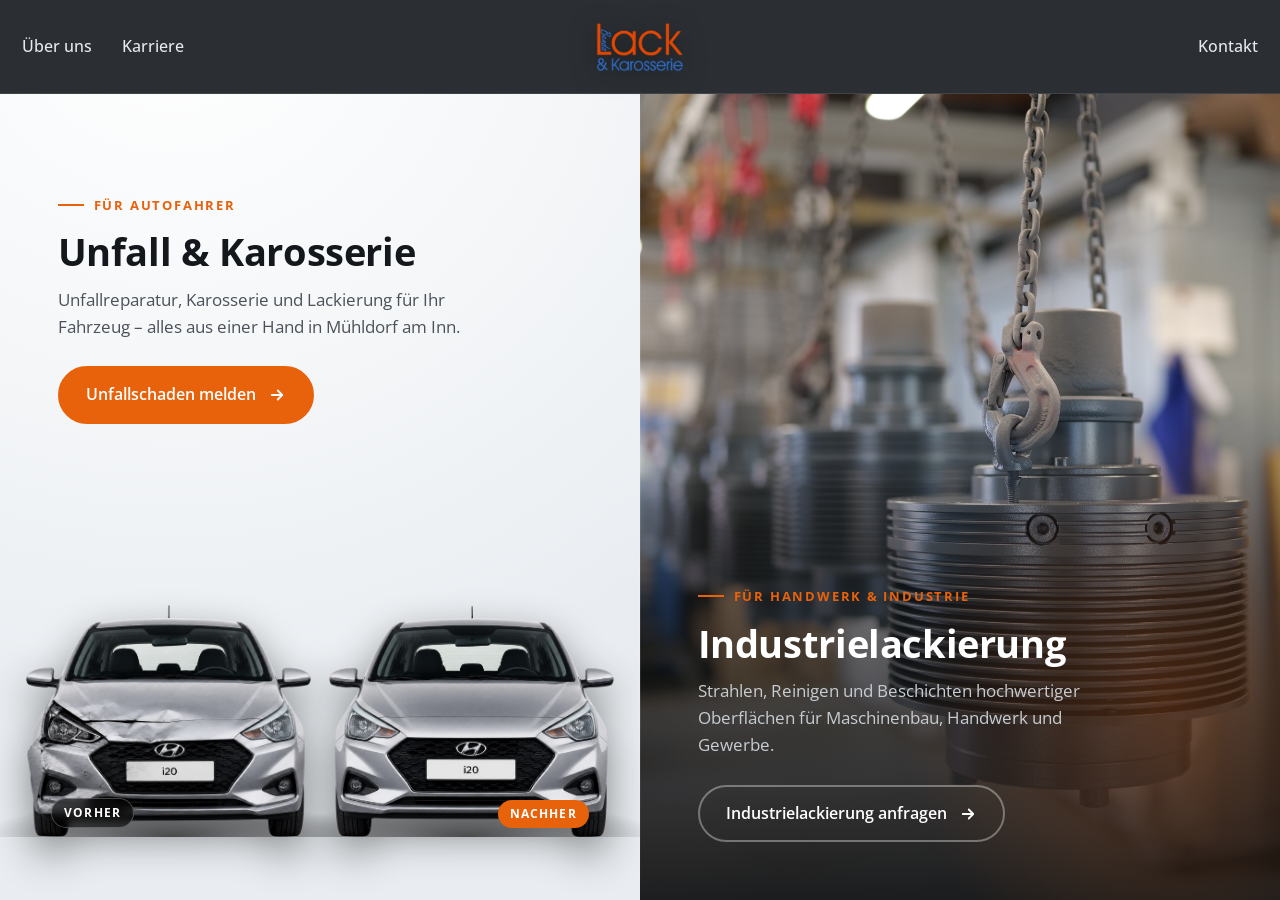
==== commit e735f4ef: "Mobile Optimierung, Burger-Menü, Galerie-Fotos, Sektionsreihenfolge - Echte Handy-Fotos in Ablauf- u" ====
--- a/index.html
+++ b/index.html
@@ -8,7 +8,7 @@
   <link rel="preconnect" href="https://fonts.googleapis.com">
   <link rel="preconnect" href="https://fonts.gstatic.com" crossorigin>
   <link href="https://fonts.googleapis.com/css2?family=Open+Sans:wght@400;500;600;700;800&display=swap" rel="stylesheet">
-  <link rel="stylesheet" href="styles.css?v=17">
+  <link rel="stylesheet" href="styles.css?v=24">
 </head>
 <body class="splash">
 
@@ -22,13 +22,9 @@
       </nav>
       <div class="sph-brand">
         <img class="brand-logo" src="assets/img/logo-frei.png" alt="Benda Lack & Karosserie">
-        <div class="brand-seals">
-          <img src="assets/img/siegel-karosserie-fachbetrieb.png" alt="Karosserie Fachbetrieb">
-          <img src="assets/img/siegel-dekra.png" alt="DEKRA geprüft">
-        </div>
       </div>
       <nav class="sph-nav sph-right">
-        <a href="#">Kontakt</a>
+        <a href="unfallreparatur.html#kontakt">Kontakt</a>
       </nav>
     </header>
 
@@ -54,7 +50,7 @@
     <!-- RECHTS: Industrielackierung -> Industrie-Seite -->
     <a href="industrielackierung.html" class="sh-panel industrie">
       <div class="sh-media">
-        <img src="assets/img/industrielackierung.png" alt="Lackierte Bauteile auf der Hängebahn">
+        <img src="assets/img/industrie-splash.jpg" alt="Lackierte Bauteile auf der Hängebahn">
       </div>
       <div class="sh-content">
         <span class="sh-eyebrow">Für Handwerk &amp; Industrie</span>
--- a/styles.css
+++ b/styles.css
@@ -151,20 +151,28 @@
   height: 100vh;
   height: 100dvh;
   overflow: hidden;
-  background: var(--schwarz);
+  background: #ffffff;
   padding: 0;
 }
 
 /* Header der Splash-Seite: Navigation links/rechts + zentriertes Logo */
 .splash-header {
   position: absolute; top: 0; left: 0; right: 0; z-index: 30;
-  display: grid; grid-template-columns: 1fr auto 1fr; align-items: start;
+  display: grid; grid-template-columns: 1fr auto 1fr; align-items: center;
   gap: 20px;
-  padding: clamp(16px, 2.6vh, 28px) clamp(20px, 4vw, 48px) 0;
+  padding: clamp(14px, 2.4vh, 22px) clamp(20px, 4vw, 48px);
   pointer-events: none;                         /* Panels bleiben klickbar */
 }
 .splash-header a, .sph-brand { pointer-events: auto; }
-.sph-nav { display: flex; gap: 26px; align-items: center; padding-top: 12px; }
+/* Solide, durchgehende schwarze Header-Leiste */
+.splash-header::before {
+  content: "";
+  position: absolute; inset: 0;
+  background: var(--anthrazit);
+  border-bottom: 1px solid rgba(255,255,255,.10);
+  z-index: -1; pointer-events: none;
+}
+.sph-nav { display: flex; gap: 26px; align-items: center; padding-top: 0; }
 .sph-nav.sph-left { justify-self: start; }
 .sph-nav.sph-right { justify-self: end; }
 .sph-nav a { color: #e6e9ec; text-decoration: none; font-size: 1rem; font-weight: 500; white-space: nowrap; }
@@ -222,7 +230,7 @@
 /* Links: kühler Stahl-Ton */
 .sh-panel.unfall {
   background:
-    radial-gradient(120% 82% at 27% 0%, #38454f 0%, #1f262d 46%, #0f141a 100%);
+    radial-gradient(120% 82% at 27% 0%, #ffffff 0%, #f4f6f8 54%, #e9edf1 100%);
 }
 /* Rechts: wärmerer Ton (unterstützt das Orange) */
 .sh-panel.industrie {
@@ -355,21 +363,20 @@
 .vn-chip.vorher { left: 8%; background: rgba(0,0,0,.55); color: #fff; border: 1px solid rgba(255,255,255,.25); }
 .vn-chip.nachher { right: 8%; background: var(--orange); color: #fff; }
 
-/* Industrie: Hängebahn oben verankert (Teile hängen von oben) */
+/* Industrie: Foto füllt das ganze Panel (voll bis unten) */
 .sh-panel.industrie .sh-media {
-  top: 9%;                     /* Platz für den Header oben */
-  height: 58%;
-  align-items: flex-start;
+  top: 0; bottom: 0; height: auto;
+  align-items: stretch;
   padding: 0;
   overflow: hidden;
 }
 .sh-panel.industrie .sh-media img {
   width: 100%;
-  max-height: 100%;
+  height: 100%;
   object-fit: cover;
-  object-position: top center;
-  filter: drop-shadow(0 20px 26px rgba(0,0,0,.5));
-  transform-origin: top center;
+  object-position: center;
+  filter: none;
+  transform-origin: center;
   transition: transform .6s cubic-bezier(.22,1,.36,1);
 }
 .sh-panel.industrie:hover .sh-media img { transform: scale(1.04); }
@@ -377,11 +384,10 @@
 .sh-panel.industrie { justify-content: flex-end; }
 .sh-panel.industrie .sh-content { align-self: flex-start; }
 
-/* Lesbarkeits-Scrim */
-.sh-panel.unfall .sh-content {
-  background: linear-gradient(180deg, rgba(20,23,26,.6) 0%, rgba(20,23,26,0) 100%);
-  border-radius: 0;
-}
+/* Linke Hälfte ist hell -> dunkle Schrift, kein Scrim */
+.sh-panel.unfall .sh-content { background: none; border-radius: 0; }
+.sh-panel.unfall .sh-content h2 { color: #14181c; }
+.sh-panel.unfall .sh-content p  { color: #4b5158; }
 
 /* Split-Interaktion: gehovertes Panel wächst */
 @media (hover: hover) and (min-width: 901px) {
@@ -433,8 +439,8 @@
   .sh-content h2 { font-size: clamp(1.5rem, 6.4vw, 2.1rem); margin-bottom: 10px; }
   .sh-content p { font-size: .95rem; margin-bottom: 18px; }
   /* Header auf Mobil kompakter */
-  .splash-header { padding: 12px 18px 0; }
-  .sph-nav { gap: 16px; padding-top: 8px; }
+  .splash-header { padding: 11px 18px; }
+  .sph-nav { gap: 16px; padding-top: 0; }
   .sph-nav a { font-size: .9rem; }
   .sph-brand .brand-logo { height: 40px; }
   .sph-brand .brand-seals img { height: 30px; }
@@ -530,6 +536,22 @@
   margin-top: 32px;
 }
 .galerie .platzhalter { min-height: 220px; }
+.gal-foto {
+  position: relative;
+  margin: 0;
+  min-height: 220px;
+  border-radius: 8px;
+  overflow: hidden;
+  isolation: isolate;
+}
+.gal-foto img {
+  width: 100%; height: 100%;
+  min-height: 220px;
+  object-fit: cover;
+  display: block;
+  transition: transform .5s cubic-bezier(.22,1,.36,1);
+}
+.gal-foto:hover img { transform: scale(1.05); }
 
 /* ---------- Formular ---------- */
 .formular-block { max-width: 820px; }
@@ -1083,47 +1105,38 @@
 .lst-detail { position: relative; }
 .lst-panel { display: none; }
 .lst-panel.active {
-  display: grid; grid-template-columns: 1fr 1fr;
-  min-height: 430px;
+  display: block;
+  min-height: 380px;
   border-radius: 18px; overflow: hidden;
   box-shadow: 0 24px 60px rgba(17,19,21,.16);
   animation: lstFade .4s ease;
 }
 @keyframes lstFade { from { opacity: 0; transform: translateY(10px); } to { opacity: 1; transform: none; } }
 
-/* Standard: Kasten links, Bild rechts */
-.lst-card { order: 1; }
-.lst-img  { order: 2; }
-/* Abwechselnd: Bild links, Kasten rechts */
-.lst-panel.rev .lst-img  { order: 1; }
-.lst-panel.rev .lst-card { order: 2; }
-
-/* Bild füllt seine Hälfte komplett */
-.lst-img { background: #eceef0; overflow: hidden; }
-.lst-img img { width: 100%; height: 100%; object-fit: cover; display: block; }
-
-/* Text-Kasten in Anthrazit, gleiche Höhe wie das Bild */
+/* Text-Kasten in Anthrazit, füllt das Panel */
 .lst-card {
-  background: var(--anthrazit);
+  background:
+    radial-gradient(120% 130% at 88% 12%, rgba(232,98,12,.16) 0%, transparent 58%),
+    linear-gradient(135deg, #343a40 0%, var(--anthrazit) 46%, #1d2125 100%);
+  min-height: 380px;
   display: flex; flex-direction: column; justify-content: center;
-  padding: 46px 44px;
+  padding: 56px 60px;
 }
 .lst-card::before {
   content: ""; display: block; width: 42px; height: 3px;
   background: var(--orange); border-radius: 2px; margin-bottom: 20px;
 }
-.lst-card h3 { color: #fff; font-size: 1.6rem; margin: 0 0 14px; }
-.lst-card p { color: #c7ccd1; font-size: 1.07rem; line-height: 1.7; margin: 0; max-width: none; }
+.lst-card h3 { color: #fff; font-size: 1.75rem; margin: 0 0 16px; }
+.lst-card p { color: #c7ccd1; font-size: 1.1rem; line-height: 1.75; margin: 0; max-width: 60ch; }
 
 @media (max-width: 860px) {
   .lst-layout { grid-template-columns: 1fr; gap: 26px; margin-top: 32px; }
   .lst-detail { order: 2; }
   .lst-list { order: 1; }
-  /* Mobil: Bild oben, Kasten direkt darunter */
-  .lst-panel.active { display: block; min-height: 0; }
-  .lst-img { aspect-ratio: 16 / 11; }
-  .lst-card { padding: 28px 24px; }
-  .lst-card h3 { font-size: 1.3rem; }
+  .lst-panel.active { min-height: 0; }
+  .lst-card { padding: 32px 26px; min-height: 0; }
+  .lst-card h3 { font-size: 1.35rem; }
+  .lst-card p { font-size: 1rem; }
 }
 
 /* =========================================================
@@ -1390,7 +1403,7 @@
 .ind-hero {
   position: relative; overflow: hidden;
   min-height: 560px; display: flex; align-items: center; padding: 60px 0;
-  background: #1a1d20 url("assets/img/ind-hero.jpg") center/cover no-repeat;
+  background: #1a1d20 url("assets/img/industrie-splash.jpg") center/cover no-repeat;
 }
 .ind-hero::before {
   content: ""; position: absolute; inset: 0;
@@ -1408,23 +1421,40 @@
 /* Leistungs-Banner: Bild dahinter, Text drauf (abwechselnd) */
 .ind-list { display: grid; gap: 20px; margin-top: 44px; }
 .ind-leistung {
-  position: relative; min-height: 300px; border-radius: 18px; overflow: hidden;
+  position: relative; min-height: 280px; border-radius: 18px; overflow: hidden;
   display: flex; align-items: center;
   box-shadow: 0 16px 44px rgba(17,19,21,.12);
-}
-.ind-bg { position: absolute; inset: 0; width: 100%; height: 100%; object-fit: cover; transition: transform .6s cubic-bezier(.22,1,.36,1); }
-.ind-leistung:hover .ind-bg { transform: scale(1.04); }
-.ind-leistung::before {
-  content: ""; position: absolute; inset: 0; z-index: 1;
-  background: linear-gradient(90deg, rgba(9,11,13,.9) 0%, rgba(9,11,13,.62) 42%, rgba(9,11,13,.15) 78%, transparent 100%);
+  background:
+    radial-gradient(120% 150% at 92% 10%, rgba(232,98,12,.20) 0%, transparent 60%),
+    linear-gradient(115deg, #363c42 0%, var(--anthrazit) 44%, #1b1f22 100%);
+}
+/* feiner Lichtstrich am oberen Rand */
+.ind-leistung::after {
+  content: ""; position: absolute; top: 0; left: 0; right: 0; height: 1px; z-index: 2;
+  background: linear-gradient(90deg, transparent, rgba(255,255,255,.16), transparent);
+}
+/* Farb-Akzent je Banner leicht variieren */
+.ind-leistung:nth-child(2) {
+  background:
+    radial-gradient(120% 150% at 8% 12%, rgba(232,98,12,.20) 0%, transparent 60%),
+    linear-gradient(245deg, #363c42 0%, var(--anthrazit) 44%, #1b1f22 100%);
+}
+.ind-leistung:nth-child(3) {
+  background:
+    radial-gradient(130% 160% at 88% 88%, rgba(232,98,12,.17) 0%, transparent 62%),
+    linear-gradient(115deg, #333940 0%, var(--anthrazit) 48%, #191d20 100%);
+}
+.ind-leistung:nth-child(4) {
+  background:
+    radial-gradient(130% 160% at 12% 86%, rgba(232,98,12,.17) 0%, transparent 62%),
+    linear-gradient(245deg, #333940 0%, var(--anthrazit) 48%, #191d20 100%);
 }
 .ind-content { position: relative; z-index: 2; max-width: 540px; padding: 44px 48px; color: #fff; }
 .ind-num { display: block; color: var(--orange); font-weight: 800; font-size: .85rem; letter-spacing: .16em; margin-bottom: 8px; }
 .ind-content h3 { color: #fff; font-size: 1.5rem; margin: 0 0 10px; }
 .ind-content p { color: #dfe3e6; margin: 0; font-size: 1.03rem; line-height: 1.6; max-width: 46ch; }
-/* abwechselnd: Bild links, Text rechts */
+/* abwechselnd: Text rechts */
 .ind-leistung.rev { justify-content: flex-end; }
-.ind-leistung.rev::before { background: linear-gradient(270deg, rgba(9,11,13,.9) 0%, rgba(9,11,13,.62) 42%, rgba(9,11,13,.15) 78%, transparent 100%); }
 .ind-leistung.rev .ind-content { text-align: right; }
 .ind-leistung.rev .ind-content p { margin-left: auto; }
 
@@ -1435,14 +1465,13 @@
 @media (max-width: 760px) {
   .ind-facts { gap: 26px 40px; }
   .ind-leistung, .ind-leistung.rev { justify-content: flex-start; }
-  .ind-leistung.rev::before { background: linear-gradient(90deg, rgba(9,11,13,.9) 0%, rgba(9,11,13,.62) 45%, rgba(9,11,13,.2) 82%, transparent 100%); }
   .ind-leistung.rev .ind-content { text-align: left; }
   .ind-leistung.rev .ind-content p { margin-left: 0; }
   .ind-content { padding: 30px 26px; max-width: none; }
 }
 @media (max-width: 560px) {
-  .ind-hero { min-height: 480px; }
-  .ind-leistung { min-height: 260px; }
+  .ind-hero { min-height: 440px; }
+  .ind-leistung { min-height: 210px; }
 }
 
 /* Industrie-Hero: Kasten mittig, breiter (Rechteck), milchig-transparent */
@@ -1460,3 +1489,276 @@
 @media (max-width: 560px) {
   .ind-hero .kar-card { padding: 30px 26px; }
 }
+
+/* =========================================================
+   MOBIL-GRUNDHÄRTUNG (iOS / Android)
+   ========================================================= */
+
+/* iOS: Text nicht automatisch vergrößern (Querformat) */
+html {
+  -webkit-text-size-adjust: 100%;
+     -moz-text-size-adjust: 100%;
+          text-size-adjust: 100%;
+}
+
+/* Bilder/Videos brechen nie das Layout */
+img, video, svg { max-width: 100%; }
+
+/* Grauer Blitz beim Antippen (Android/iOS) entfernen */
+a, button, .btn, .chip, .opt-card, .lst-item, .car-seg {
+  -webkit-tap-highlight-color: rgba(232,98,12,.16);
+}
+
+/* iOS: Eingabefelder unter 16px lösen Auto-Zoom aus -> mind. 16px */
+input, textarea, select, button { font-family: inherit; }
+@media (max-width: 860px) {
+  input, textarea, select { font-size: 16px; }
+}
+
+/* Notch / abgerundete Ecken (iPhone) – Inhalt bleibt frei */
+@supports (padding: max(0px)) {
+  .container {
+    padding-left:  max(var(--abstand), env(safe-area-inset-left));
+    padding-right: max(var(--abstand), env(safe-area-inset-right));
+  }
+  .splash-header {
+    padding-left:  max(20px, env(safe-area-inset-left));
+    padding-right: max(20px, env(safe-area-inset-right));
+  }
+}
+
+/* Touch-Ziele: mind. 44px (Apple HIG) bzw. 48dp (Android) */
+@media (max-width: 860px) {
+  .btn, .sh-cta, .chip, .wz-btn, .lst-item { min-height: 46px; }
+  .btn, .sh-cta { display: inline-flex; align-items: center; justify-content: center; }
+}
+/* Kopfzeilen-Links: größere Trefferfläche, ohne ausgeblendete Links zu reaktivieren */
+.sph-nav a { display: inline-flex; align-items: center; min-height: 44px; padding: 0 2px; }
+@media (max-width: 860px) {
+  .nav-left a { padding: 6px 2px; }
+  .nav-right .nav-link:not([hidden]) { padding: 6px 2px; }
+}
+
+/* Lange Wörter dürfen den Bildschirm nie sprengen */
+h1, h2, h3 { overflow-wrap: break-word; hyphens: auto; }
+@media (max-width: 420px) {
+  h1 { font-size: clamp(1.5rem, 7.5vw, 2rem); }
+}
+
+/* Kopfzeile schmal: Logo behält sein Seitenverhältnis, CTA bleibt kompakt */
+@media (max-width: 780px) {
+  .nav-right .nav-link { display: none; }
+  .site-header .container.header-3col { grid-template-columns: auto minmax(0, 1fr); }
+  .header-logo img { height: 40px; width: auto; max-width: none; flex: none; }
+  .nav-right .btn { padding: 11px 14px; font-size: .95rem; }
+}
+@media (max-width: 400px) {
+  .nav-right .btn { white-space: normal; line-height: 1.2; }
+}
+
+/* Sprungmarken nicht unter der klebenden Kopfzeile verstecken */
+#warum, #stellen, #bewerbung, #leistungen, #ablauf, #galerie, #kontakt,
+#anlage, #anfrage, #team, #geschichte, .kar-form { scroll-margin-top: 84px; }
+
+/* Formular: Auswahlfelder dürfen das Raster nicht aufblähen */
+.kar-form { grid-template-columns: minmax(0, 1fr); }
+.kar-form .reihe { grid-template-columns: minmax(0, 1fr) minmax(0, 1fr); }
+.kar-form .feld, .formular .feld { min-width: 0; }
+.kar-form input, .kar-form select, .kar-form textarea,
+.formular input, .formular textarea { width: 100%; min-width: 0; max-width: 100%; }
+.kar-form select { text-overflow: ellipsis; }
+.formular { grid-template-columns: minmax(0, 1fr); }
+.formular .reihe { grid-template-columns: minmax(0, 1fr) minmax(0, 1fr); }
+@media (max-width: 560px) {
+  .kar-form .reihe, .formular .reihe { grid-template-columns: minmax(0, 1fr); }
+}
+
+/* Ankreuzfeld gut treffbar */
+.checkbox-reihe { gap: 12px; padding: 6px 0; align-items: flex-start; }
+.checkbox-reihe input[type="checkbox"] {
+  width: 22px; height: 22px; flex: none; margin-top: 2px;
+  accent-color: var(--orange);
+}
+
+/* Kleinschrift auf dem Handy anheben */
+@media (max-width: 560px) {
+  .stat-label { font-size: .8125rem; letter-spacing: .06em; }
+  .job-tag { font-size: .875rem; }
+  .footer-unten { font-size: .875rem; }
+  .eyebrow { font-size: .8125rem; }
+}
+
+/* ---------------------------------------------------------
+   Splash auf dem Handy: Text und Autos teilen sich den Platz
+   (kein Überlappen mehr bei kurzen Bildschirmen / Safari-Leisten)
+   --------------------------------------------------------- */
+body.splash { height: 100dvh; }
+
+@media (max-width: 900px) {
+  .sh-panel.unfall { justify-content: flex-start; }
+  .sh-panel.unfall .sh-media {
+    position: static;
+    height: auto;
+    flex: 1 1 auto;
+    min-height: 0;
+    grid-template-rows: minmax(0, 1fr);
+    padding: 0 4% 40px;
+    bottom: auto;
+  }
+  .sh-panel.unfall .sh-media img {
+    height: 100%; max-height: 100%; width: 100%;
+    min-height: 0; object-fit: contain; object-position: bottom center;
+  }
+  .sh-panel.unfall .sh-content { padding-top: calc(58px + clamp(6px, 3vh, 40px)); }
+  /* Chips in den freien Streifen unter die Autos setzen */
+  .vn-chip { bottom: 8px; }
+  .vn-chip.vorher { left: 6%; }
+  .vn-chip.nachher { right: 6%; }
+}
+
+/* Sehr flache Bildschirme: Autos ausblenden, damit nichts kollidiert */
+@media (max-width: 900px) and (max-height: 600px) {
+  .sh-panel.unfall .sh-media, .vn-chip { display: none; }
+}
+
+/* Querformat auf dem Handy: wieder nebeneinander statt gestapelt */
+@media (max-width: 900px) and (orientation: landscape) {
+  .split-hero { flex-direction: row; }
+  .sh-panel { flex: 1 1 50%; }
+  .sh-content p { display: none; }
+  .sh-panel.unfall { justify-content: flex-start; }
+  .sh-panel.unfall .sh-content { padding-top: 72px; }
+  .sh-panel.unfall .sh-media { padding: 0 4% 3%; }
+  .sh-panel.industrie .sh-media { top: 0; bottom: 0; height: auto; }
+}
+@media (max-width: 560px) { .sph-nav { gap: 16px; } }
+
+/* ---------------------------------------------------------
+   Feinschliff Handy (aus Geräte-Audit)
+   --------------------------------------------------------- */
+
+/* Silbentrennung: nur wo sie hilft – nicht in großen Überschriften */
+h1, h2 { hyphens: manual; overflow-wrap: break-word; }
+h3 { hyphens: auto; }
+.team-name, .team-role, .ind-content h3 { overflow-wrap: anywhere; hyphens: auto; }
+
+/* Team-Karten: unter 400px einspaltig, sonst wird die Rolle abgeschnitten */
+@media (max-width: 400px) {
+  .team-grid { grid-template-columns: 1fr; gap: 18px; }
+  .team-card .team-photo { aspect-ratio: 16 / 10; }
+}
+
+/* Fußzeilen-Links gut treffbar */
+@media (max-width: 860px) {
+  .footer-links a, .footer-unten a { display: inline-block; padding: 11px 0; }
+  .footer-links { gap: 0; }
+  .header-logo img { height: 44px; }
+}
+
+/* Restliche Kleinschrift auf mind. 14px */
+@media (max-width: 560px) {
+  .eyebrow { font-size: .875rem; }
+  .ind-num { font-size: .875rem; }
+  .ph-hinweis { font-size: .875rem; }
+}
+
+/* Industrie-Banner auf dem Handy: kräftigerer Verlauf, Glow nie hinter dem Text */
+@media (max-width: 760px) {
+  .ind-leistung,
+  .ind-leistung:nth-child(2),
+  .ind-leistung:nth-child(3),
+  .ind-leistung:nth-child(4) {
+    background:
+      radial-gradient(90% 110% at 100% 0%, rgba(232,98,12,.30) 0%, transparent 58%),
+      linear-gradient(135deg, #3a4148 0%, #262a2e 55%, #15181a 100%);
+    border-left: 3px solid var(--orange);
+    min-height: 0;
+  }
+  .ind-content { padding: 26px 22px 28px; }
+}
+
+/* Fakten sauber im Raster statt 2+1-Umbruch */
+@media (max-width: 560px) {
+  .ind-facts { display: grid; grid-template-columns: 1fr 1fr; gap: 24px 20px; }
+  .ind-facts .fact:last-child { grid-column: 1 / -1; }
+}
+
+/* Deko-Eckwinkel auf dem Handy ausblenden (wirken sonst wie Grafikfehler) */
+@media (max-width: 560px) {
+  .container.deco::before, .container.deco::after { display: none; }
+  .ueber-teamfoto .platzhalter.gross { min-height: 260px; }
+}
+
+/* Milchglas-Ersatz, wo backdrop-filter fehlt (ältere Android-WebViews) */
+@supports not ((backdrop-filter: blur(1px)) or (-webkit-backdrop-filter: blur(1px))) {
+  .ind-hero .kar-card { background: rgba(20,23,26,.82); }
+}
+
+/* ---------------------------------------------------------
+   MOBILE NAVIGATION (Burger-Menü)
+   --------------------------------------------------------- */
+.burger { display: none; }
+.mobil-menue { display: none; }
+
+@media (max-width: 780px) {
+  .burger {
+    display: inline-flex; flex-direction: column; justify-content: center;
+    gap: 5px; width: 46px; height: 46px; padding: 0 11px;
+    background: transparent; border: 0; cursor: pointer;
+    justify-self: start; border-radius: 10px;
+  }
+  .burger span {
+    display: block; height: 2px; width: 100%; border-radius: 2px;
+    background: #e6e9ec;
+    transition: transform .28s ease, opacity .2s ease;
+  }
+  .site-header:not(.dark) .burger span { background: var(--anthrazit); }
+  .burger.offen span:nth-child(1) { transform: translateY(7px) rotate(45deg); }
+  .burger.offen span:nth-child(2) { opacity: 0; }
+  .burger.offen span:nth-child(3) { transform: translateY(-7px) rotate(-45deg); }
+
+  /* Kopfzeile: Burger | Logo | CTA */
+  .site-header .container.header-3col {
+    grid-template-columns: auto minmax(0, 1fr) auto;
+    gap: 10px;
+  }
+  .header-logo { justify-self: center; }
+
+  /* Ausklappbares Menü */
+  .mobil-menue {
+    display: block;
+    max-height: 0;
+    overflow: hidden;
+    transition: max-height .3s cubic-bezier(.22,1,.36,1);
+    background: var(--anthrazit);
+    border-top: 1px solid rgba(255,255,255,0);
+  }
+  .mobil-menue.offen {
+    max-height: 75vh;
+    overflow-y: auto;
+    border-top-color: rgba(255,255,255,.10);
+  }
+  .mobil-menue a {
+    display: block;
+    padding: 15px max(var(--abstand), env(safe-area-inset-left));
+    color: #e6e9ec; text-decoration: none; font-size: 1.02rem; font-weight: 600;
+    border-bottom: 1px solid rgba(255,255,255,.07);
+    overflow: hidden;
+  }
+  .mobil-menue a:first-child { padding-top: 18px; }
+  .mobil-menue a:last-child { border-bottom: 0; padding-bottom: 18px; }
+  .mobil-menue a:active { background: rgba(255,255,255,.06); color: var(--orange); }
+
+  /* Menü offen: Hintergrund nicht mitscrollen */
+  body.menue-offen { overflow: hidden; }
+}
+
+
+/* Letzte Kleinschriften auf Handy-Lesbarkeit anheben (Messlauf) */
+@media (max-width: 560px) {
+  .platzhalter .ph-hinweis { font-size: .875rem; }
+  .stat-label { font-size: .875rem; }
+  .ap-step { font-size: .8125rem; }
+  .sh-eyebrow { font-size: .8125rem; }
+  .vn-chip { font-size: .8125rem; }
+}
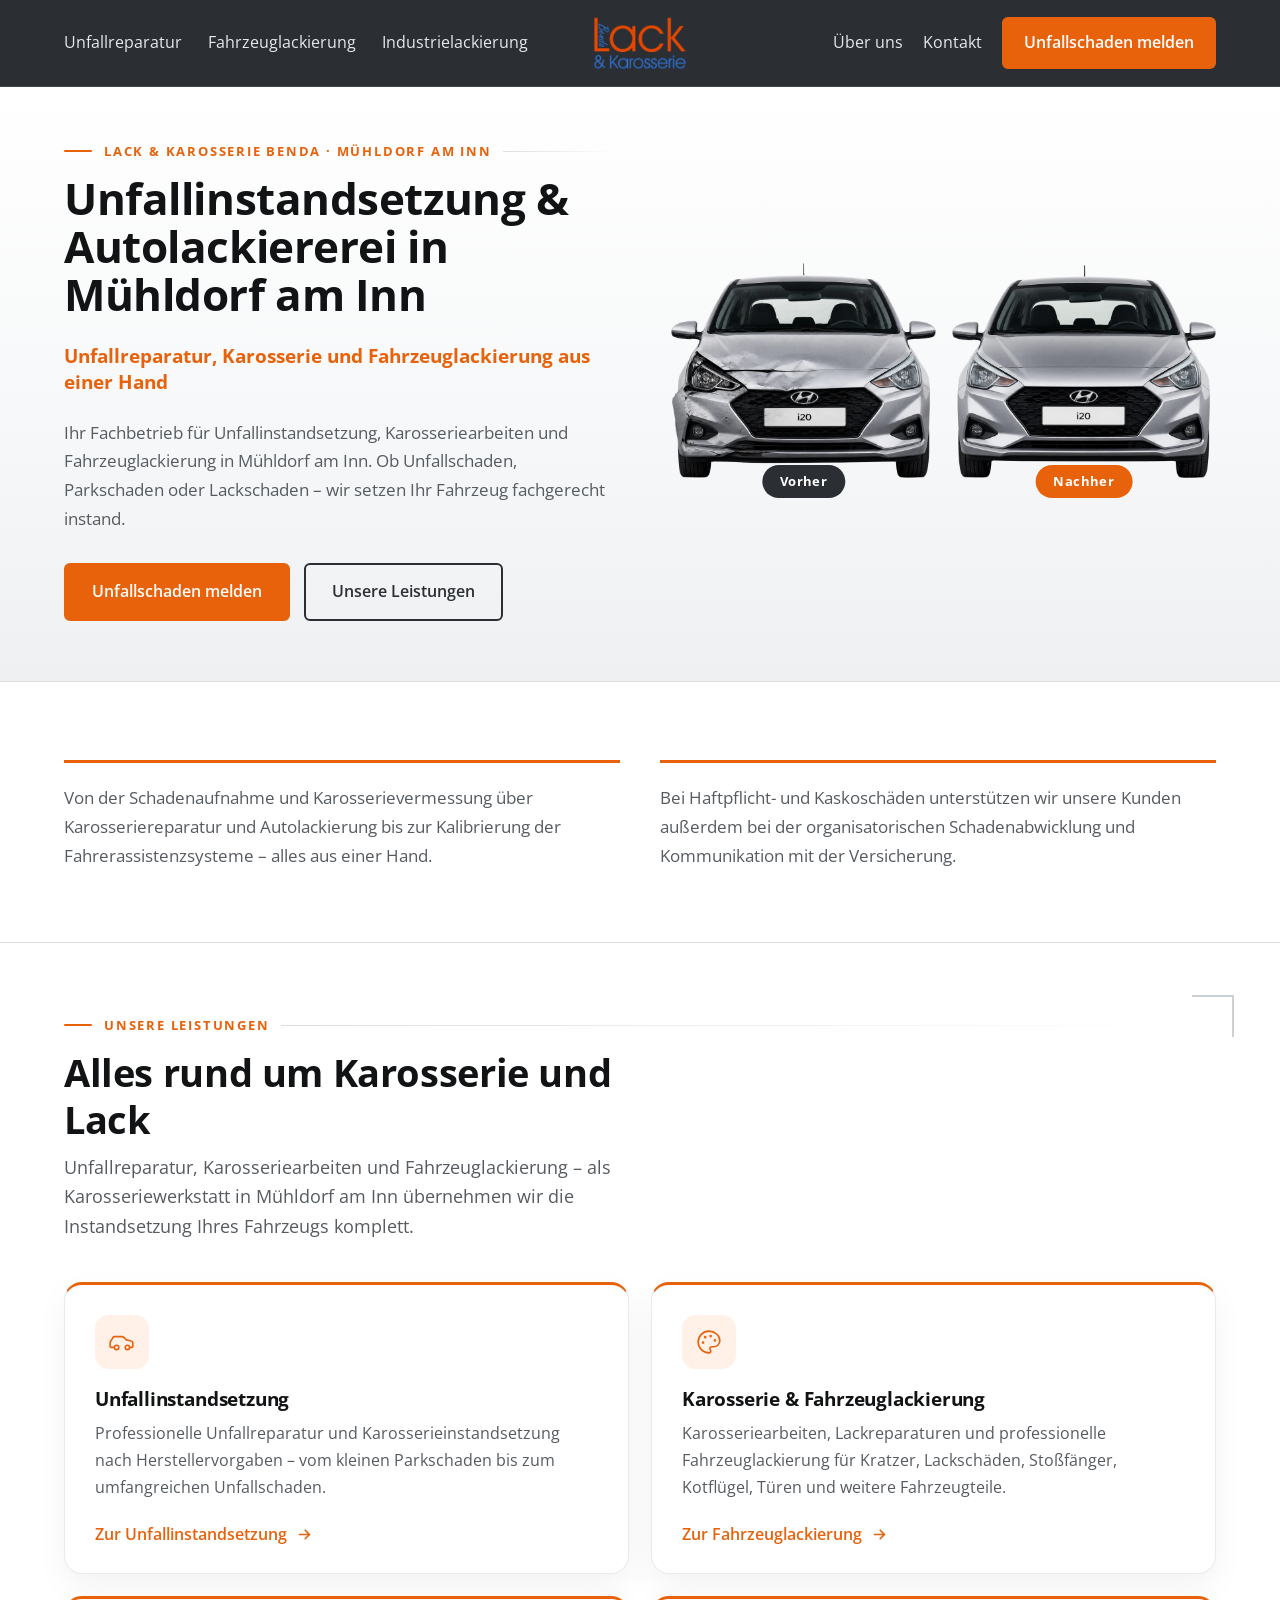
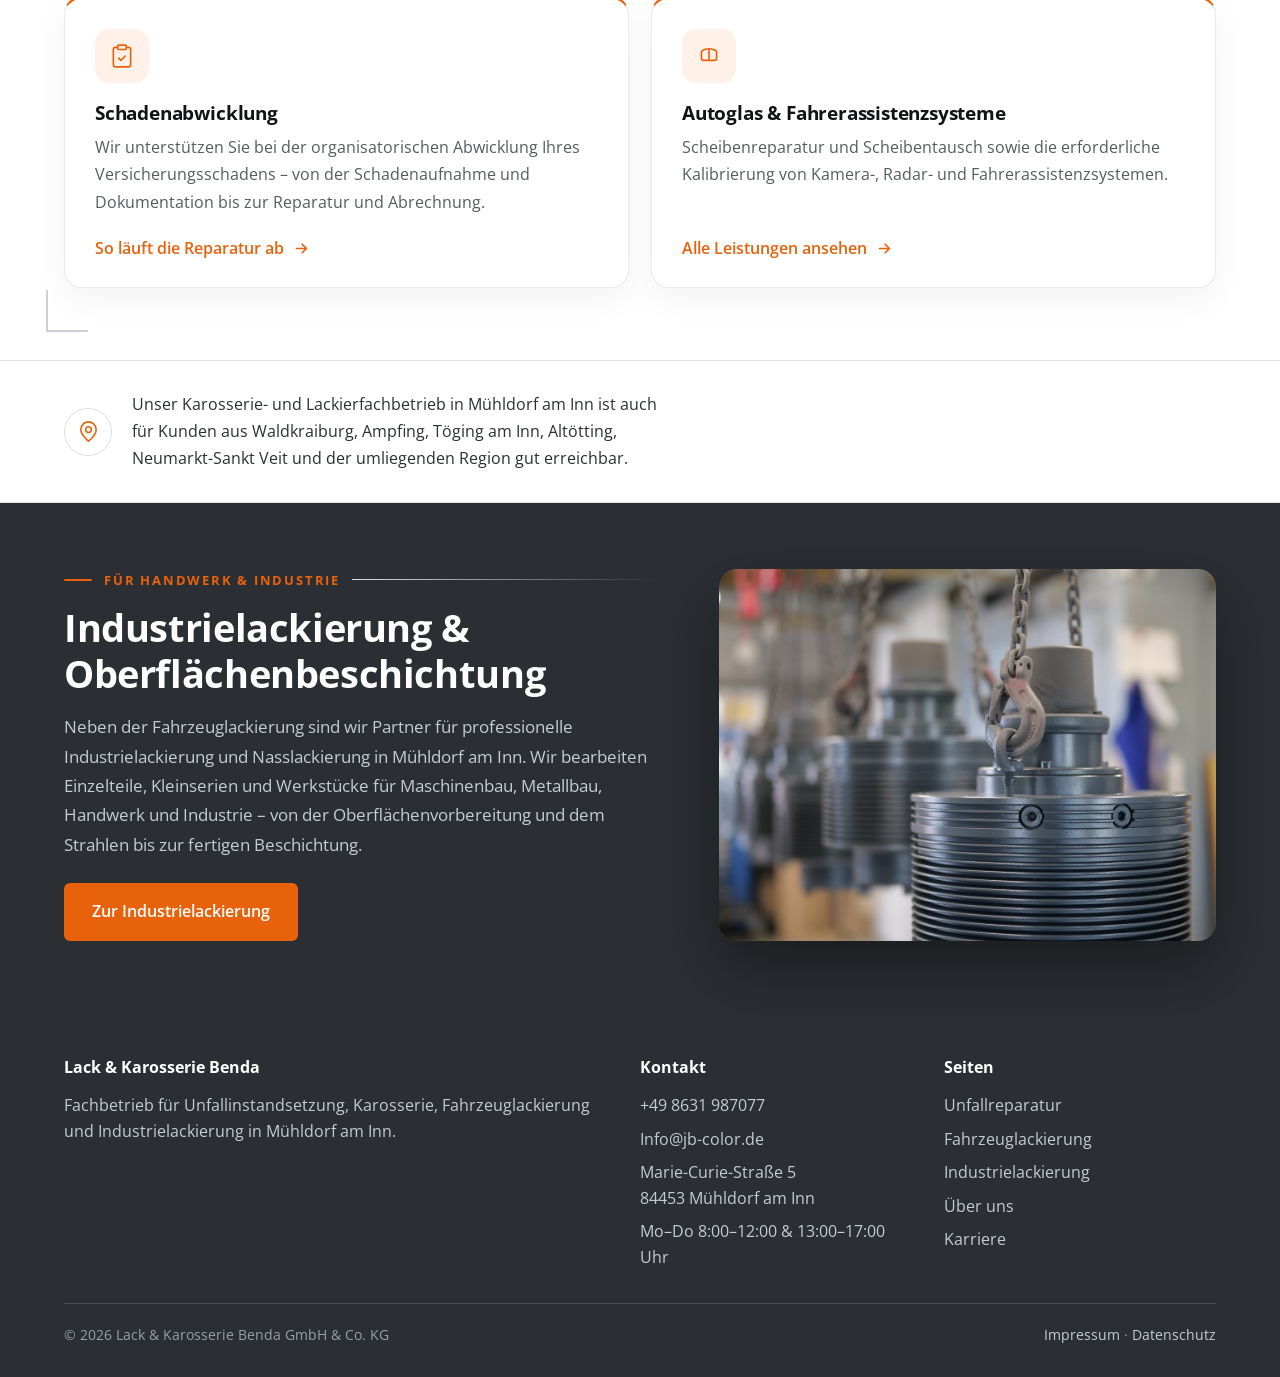
==== commit de172e93: "SEO-Umbau: neue Startseite, Seite Fahrzeuglackierung, Mobil-Feinschliff Startseite - Splash-Auswahl " ====
--- a/index.html
+++ b/index.html
@@ -3,69 +3,330 @@
 <head>
   <meta charset="UTF-8">
   <meta name="viewport" content="width=device-width, initial-scale=1.0">
-  <title>Lack & Karosserie Benda – Mühldorf am Inn</title>
-  <meta name="description" content="Lack & Karosserie Benda in Mühldorf am Inn. Unfallreparatur & Karosserie für Fahrzeuge oder Industrielackierung für Handwerk und Industrie – wählen Sie Ihren Bereich.">
+  <title>Unfallinstandsetzung &amp; Autolackiererei Mühldorf | Benda</title>
+  <meta name="description" content="Unfallinstandsetzung, Karosserie und Fahrzeuglackierung in Mühldorf am Inn. Lack &amp; Karosserie Benda – professionelle Unfallreparatur aus einer Hand.">
+  <link rel="canonical" href="https://www.jb-color.de/">
+  <meta property="og:type" content="website">
+  <meta property="og:title" content="Unfallinstandsetzung &amp; Autolackiererei Mühldorf | Benda">
+  <meta property="og:description" content="Unfallinstandsetzung, Karosserie und Fahrzeuglackierung in Mühldorf am Inn – professionelle Unfallreparatur aus einer Hand.">
+  <meta property="og:url" content="https://www.jb-color.de/">
+  <meta property="og:image" content="https://www.jb-color.de/assets/img/team-foto.jpg">
+  <meta property="og:locale" content="de_DE">
   <link rel="preconnect" href="https://fonts.googleapis.com">
   <link rel="preconnect" href="https://fonts.gstatic.com" crossorigin>
   <link href="https://fonts.googleapis.com/css2?family=Open+Sans:wght@400;500;600;700;800&display=swap" rel="stylesheet">
-  <link rel="stylesheet" href="styles.css?v=24">
+  <link rel="stylesheet" href="styles.css?v=53">
+
+  <!-- Strukturierte Daten: Karosserie- und Lackierfachbetrieb -->
+  <script type="application/ld+json">
+  {
+    "@context": "https://schema.org",
+    "@type": "AutoRepair",
+    "@id": "https://www.jb-color.de/#betrieb",
+    "name": "Lack & Karosserie Benda GmbH & Co. KG",
+    "alternateName": "Lack & Karosserie Benda",
+    "description": "Fachbetrieb für Unfallinstandsetzung, Karosseriereparatur, Fahrzeuglackierung und Industrielackierung in Mühldorf am Inn.",
+    "url": "https://www.jb-color.de/",
+    "telephone": "+49 8631 987077",
+    "email": "Info@jb-color.de",
+    "image": "https://www.jb-color.de/assets/img/team-foto.jpg",
+    "logo": "https://www.jb-color.de/assets/img/logo-frei.png",
+    "priceRange": "$$",
+    "address": {
+      "@type": "PostalAddress",
+      "streetAddress": "Marie-Curie-Straße 5",
+      "postalCode": "84453",
+      "addressLocality": "Mühldorf am Inn",
+      "addressRegion": "Bayern",
+      "addressCountry": "DE"
+    },
+    "openingHoursSpecification": [
+      {
+        "@type": "OpeningHoursSpecification",
+        "dayOfWeek": ["Monday", "Tuesday", "Wednesday", "Thursday"],
+        "opens": "08:00",
+        "closes": "12:00"
+      },
+      {
+        "@type": "OpeningHoursSpecification",
+        "dayOfWeek": ["Monday", "Tuesday", "Wednesday", "Thursday"],
+        "opens": "13:00",
+        "closes": "17:00"
+      }
+    ],
+    "areaServed": [
+      { "@type": "City", "name": "Mühldorf am Inn" },
+      { "@type": "City", "name": "Waldkraiburg" },
+      { "@type": "City", "name": "Ampfing" },
+      { "@type": "City", "name": "Töging am Inn" },
+      { "@type": "City", "name": "Altötting" },
+      { "@type": "City", "name": "Neumarkt-Sankt Veit" }
+    ],
+    "hasOfferCatalog": {
+      "@type": "OfferCatalog",
+      "name": "Leistungen",
+      "itemListElement": [
+        { "@type": "Offer", "itemOffered": { "@type": "Service", "name": "Unfallinstandsetzung", "url": "https://www.jb-color.de/unfallreparatur.html" } },
+        { "@type": "Offer", "itemOffered": { "@type": "Service", "name": "Fahrzeuglackierung", "url": "https://www.jb-color.de/fahrzeuglackierung.html" } },
+        { "@type": "Offer", "itemOffered": { "@type": "Service", "name": "Karosseriereparatur", "url": "https://www.jb-color.de/unfallreparatur.html" } },
+        { "@type": "Offer", "itemOffered": { "@type": "Service", "name": "Autoglas und Kalibrierung von Fahrerassistenzsystemen", "url": "https://www.jb-color.de/unfallreparatur.html" } },
+        { "@type": "Offer", "itemOffered": { "@type": "Service", "name": "Industrielackierung", "url": "https://www.jb-color.de/industrielackierung.html" } }
+      ]
+    }
+  }
+  </script>
 </head>
-<body class="splash">
-
-  <main class="split-hero" aria-label="Bereich wählen">
-
-    <!-- Header: Navigation + zentriertes Logo -->
-    <header class="splash-header">
-      <nav class="sph-nav sph-left">
+<body>
+
+  <!-- ================= HEADER (Anthrazit) ================= -->
+  <header class="site-header dark">
+    <div class="container header-3col">
+      <button class="burger" type="button" aria-label="Menü öffnen" aria-expanded="false" aria-controls="mobilMenue">
+        <span></span><span></span><span></span>
+      </button>
+      <nav class="nav-left">
+        <a href="unfallreparatur.html">Unfallreparatur</a>
+        <a href="fahrzeuglackierung.html">Fahrzeuglackierung</a>
+        <a href="industrielackierung.html">Industrielackierung</a>
+      </nav>
+      <a href="index.html" class="header-logo" aria-label="Zur Startseite">
+        <img src="assets/img/logo-frei.png" alt="Lack &amp; Karosserie Benda – Fachbetrieb in Mühldorf am Inn">
+      </a>
+      <div class="nav-right">
+        <a href="ueber-uns.html" class="nav-link">Über uns</a>
+        <a href="unfallreparatur.html#kontakt" class="nav-link">Kontakt</a>
+        <a href="unfallreparatur.html#schaden-selektor" class="btn btn-primary"><span class="nur-mobil">Schaden melden</span><span class="nur-desktop">Unfallschaden melden</span></a>
+      </div>
+    </div>
+    <nav class="mobil-menue" id="mobilMenue" aria-label="Hauptmenü">
+        <a href="unfallreparatur.html">Unfallreparatur</a>
+        <a href="fahrzeuglackierung.html">Fahrzeuglackierung</a>
+        <a href="industrielackierung.html">Industrielackierung</a>
         <a href="ueber-uns.html">Über uns</a>
         <a href="karriere.html">Karriere</a>
-      </nav>
-      <div class="sph-brand">
-        <img class="brand-logo" src="assets/img/logo-frei.png" alt="Benda Lack & Karosserie">
-      </div>
-      <nav class="sph-nav sph-right">
         <a href="unfallreparatur.html#kontakt">Kontakt</a>
-      </nav>
-    </header>
-
-    <!-- LINKS: Unfall & Karosserie -> Fahrzeug-Seite -->
-    <a href="unfallreparatur.html" class="sh-panel unfall">
-      <div class="sh-content">
-        <span class="sh-eyebrow">Für Autofahrer</span>
-        <h2>Unfall &amp; Karosserie</h2>
-        <p>Unfallreparatur, Karosserie und Lackierung für Ihr Fahrzeug – alles aus einer Hand in Mühldorf am Inn.</p>
-        <span class="sh-cta">
-          Unfallschaden melden
-          <svg viewBox="0 0 24 24" fill="none" stroke="currentColor" stroke-width="2.4" stroke-linecap="round" stroke-linejoin="round"><path d="M5 12h14M13 6l6 6-6 6"/></svg>
+    </nav>
+  </header>
+
+  <main>
+
+    <!-- ================= HERO ================= -->
+    <section class="start-hero">
+      <div class="container">
+        <div class="sthero-grid">
+
+          <div class="sthero-text">
+            <span class="eyebrow">Lack &amp; Karosserie Benda · Mühldorf am Inn</span>
+            <h1>Unfallinstandsetzung &amp; Autolackiererei in Mühldorf am Inn</h1>
+            <p class="start-sub">Unfallreparatur, Karosserie und Fahrzeuglackierung aus einer Hand</p>
+            <p class="start-text">Ihr Fachbetrieb für Unfallinstandsetzung, Karosseriearbeiten und Fahrzeuglackierung in Mühldorf am Inn. Ob Unfallschaden, Parkschaden oder Lackschaden – wir setzen Ihr Fahrzeug fachgerecht instand.</p>
+            <div class="btn-gruppe">
+              <a href="unfallreparatur.html#schaden-selektor" class="btn btn-primary">Unfallschaden melden</a>
+              <a href="#leistungen" class="btn btn-secondary">Unsere Leistungen</a>
+            </div>
+          </div>
+
+          <div class="sthero-media">
+            <div class="vn-paar">
+              <div class="vn-bild">
+                <picture>
+                  <source srcset="assets/img/auto-vorher.webp" type="image/webp">
+                  <img src="assets/img/auto-vorher.png" alt="Pkw mit Unfallschaden an der Front vor der Instandsetzung" width="800" height="650" fetchpriority="high" decoding="async">
+                </picture>
+                <span class="vn-tag vorher">Vorher</span>
+              </div>
+              <div class="vn-bild">
+                <picture>
+                  <source srcset="assets/img/auto-nachher.webp" type="image/webp">
+                  <img src="assets/img/auto-nachher.png" alt="Derselbe Pkw nach Karosseriereparatur und Fahrzeuglackierung" width="800" height="646" decoding="async">
+                </picture>
+                <span class="vn-tag nachher">Nachher</span>
+              </div>
+            </div>
+          </div>
+
+        </div>
+      </div>
+    </section>
+
+    <hr class="trenner">
+
+    <!-- ================= INTRO (zwei Spalten statt Textwand) ================= -->
+    <section id="ueberblick">
+      <div class="container">
+        <div class="intro-cols">
+          <div class="intro-col">
+            <p>Von der Schadenaufnahme und Karosserievermessung über Karosseriereparatur und Autolackierung bis zur Kalibrierung der Fahrerassistenzsysteme – alles aus einer Hand.</p>
+          </div>
+          <div class="intro-col">
+            <p>Bei Haftpflicht- und Kaskoschäden unterstützen wir unsere Kunden außerdem bei der organisatorischen Schadenabwicklung und Kommunikation mit der Versicherung.</p>
+          </div>
+        </div>
+      </div>
+    </section>
+
+    <hr class="trenner">
+
+    <!-- ================= LEISTUNGEN (4 Blöcke) ================= -->
+    <section id="leistungen">
+      <div class="container deco">
+        <div class="sec-head-left">
+          <span class="eyebrow">Unsere Leistungen</span>
+          <h2>Alles rund um Karosserie und Lack</h2>
+          <p class="lead">Unfallreparatur, Karosseriearbeiten und Fahrzeuglackierung – als Karosseriewerkstatt in Mühldorf am Inn übernehmen wir die Instandsetzung Ihres Fahrzeugs komplett.</p>
+        </div>
+
+        <div class="ls-grid">
+
+          <article class="ls-card">
+            <span class="ls-ico">
+              <svg viewBox="0 0 24 24" fill="none" stroke="currentColor" stroke-width="1.5" stroke-linecap="round" stroke-linejoin="round"><path d="M19 17h2c.6 0 1-.4 1-1v-3c0-.9-.7-1.7-1.5-1.9C18.7 10.6 16 10 16 10s-1.3-1.4-2.2-2.3c-.5-.4-1.1-.7-1.8-.7H5c-.6 0-1.1.4-1.4.9l-1.6 2.8C1.4 11.3 1 12.1 1 13v3c0 .6.4 1 1 1h2"/><circle cx="7" cy="17" r="2"/><circle cx="17" cy="17" r="2"/></svg>
+            </span>
+            <h3>Unfallinstandsetzung</h3>
+            <p>Professionelle Unfallreparatur und Karosserieinstandsetzung nach Herstellervorgaben – vom kleinen Parkschaden bis zum umfangreichen Unfallschaden.</p>
+            <a href="unfallreparatur.html" class="ls-link">
+              Zur Unfallinstandsetzung
+              <svg viewBox="0 0 24 24" fill="none" stroke="currentColor" stroke-width="2.4" stroke-linecap="round" stroke-linejoin="round"><path d="M5 12h14M13 6l6 6-6 6"/></svg>
+            </a>
+          </article>
+
+          <article class="ls-card">
+            <span class="ls-ico">
+              <svg viewBox="0 0 24 24" fill="none" stroke="currentColor" stroke-width="1.5" stroke-linecap="round" stroke-linejoin="round"><circle cx="13.5" cy="6.5" r=".5" fill="currentColor"/><circle cx="17.5" cy="10.5" r=".5" fill="currentColor"/><circle cx="8.5" cy="7.5" r=".5" fill="currentColor"/><circle cx="6.5" cy="12.5" r=".5" fill="currentColor"/><path d="M12 2C6.5 2 2 6.5 2 12s4.5 10 10 10c.926 0 1.648-.746 1.648-1.688 0-.437-.18-.835-.437-1.125-.29-.289-.438-.652-.438-1.125a1.64 1.64 0 0 1 1.668-1.668h1.996c3.051 0 5.555-2.503 5.555-5.554C21.965 6.012 17.461 2 12 2z"/></svg>
+            </span>
+            <h3>Karosserie &amp; Fahrzeuglackierung</h3>
+            <p>Karosseriearbeiten, Lackreparaturen und professionelle Fahrzeuglackierung für Kratzer, Lackschäden, Stoßfänger, Kotflügel, Türen und weitere Fahrzeugteile.</p>
+            <a href="fahrzeuglackierung.html" class="ls-link">
+              Zur Fahrzeuglackierung
+              <svg viewBox="0 0 24 24" fill="none" stroke="currentColor" stroke-width="2.4" stroke-linecap="round" stroke-linejoin="round"><path d="M5 12h14M13 6l6 6-6 6"/></svg>
+            </a>
+          </article>
+
+          <article class="ls-card">
+            <span class="ls-ico">
+              <svg viewBox="0 0 24 24" fill="none" stroke="currentColor" stroke-width="1.5" stroke-linecap="round" stroke-linejoin="round"><rect width="8" height="4" x="8" y="2" rx="1"/><path d="M16 4h2a2 2 0 0 1 2 2v14a2 2 0 0 1-2 2H6a2 2 0 0 1-2-2V6a2 2 0 0 1 2-2h2"/><path d="m9 14 2 2 4-4"/></svg>
+            </span>
+            <h3>Schadenabwicklung</h3>
+            <p>Wir unterstützen Sie bei der organisatorischen Abwicklung Ihres Versicherungsschadens – von der Schadenaufnahme und Dokumentation bis zur Reparatur und Abrechnung.</p>
+            <a href="unfallreparatur.html#ablauf" class="ls-link">
+              So läuft die Reparatur ab
+              <svg viewBox="0 0 24 24" fill="none" stroke="currentColor" stroke-width="2.4" stroke-linecap="round" stroke-linejoin="round"><path d="M5 12h14M13 6l6 6-6 6"/></svg>
+            </a>
+          </article>
+
+          <article class="ls-card">
+            <span class="ls-ico">
+              <svg viewBox="0 0 24 24" fill="none" stroke="currentColor" stroke-width="1.5" stroke-linecap="round" stroke-linejoin="round"><path d="M5 8.5c0-.7.4-1.3 1.1-1.6l1.8-.8A11 11 0 0 1 12 5.3c1.4 0 2.8.3 4.1.8l1.8.8c.7.3 1.1.9 1.1 1.6V14a2 2 0 0 1-2 2H7a2 2 0 0 1-2-2z"/><path d="M12 6v10"/></svg>
+            </span>
+            <h3>Autoglas &amp; Fahrerassistenzsysteme</h3>
+            <p>Scheibenreparatur und Scheibentausch sowie die erforderliche Kalibrierung von Kamera-, Radar- und Fahrerassistenzsystemen.</p>
+            <a href="unfallreparatur.html#leistungen" class="ls-link">
+              Alle Leistungen ansehen
+              <svg viewBox="0 0 24 24" fill="none" stroke="currentColor" stroke-width="2.4" stroke-linecap="round" stroke-linejoin="round"><path d="M5 12h14M13 6l6 6-6 6"/></svg>
+            </a>
+          </article>
+
+        </div>
+      </div>
+    </section>
+
+    <!-- ================= REGIONALER HINWEIS ================= -->
+    <section class="region-band">
+      <div class="container">
+        <div class="region-inner">
+          <span class="region-ico">
+            <svg viewBox="0 0 24 24" fill="none" stroke="currentColor" stroke-width="1.7" stroke-linecap="round" stroke-linejoin="round"><path d="M20 10c0 6-8 12-8 12s-8-6-8-12a8 8 0 0 1 16 0Z"/><circle cx="12" cy="10" r="3"/></svg>
+          </span>
+          <p>Unser Karosserie- und Lackierfachbetrieb in Mühldorf am Inn ist auch für Kunden aus Waldkraiburg, Ampfing, Töging am Inn, Altötting, Neumarkt-Sankt Veit und der umliegenden Region gut erreichbar.</p>
+        </div>
+      </div>
+    </section>
+
+    <!-- ================= INDUSTRIELACKIERUNG (kompakt, ca. 1/3) ================= -->
+    <section class="start-industrie" id="industrie">
+      <div class="container">
+        <div class="si-grid">
+          <div class="si-text">
+            <span class="eyebrow">Für Handwerk &amp; Industrie</span>
+            <h2>Industrielackierung &amp; Oberflächenbeschichtung</h2>
+            <p>Neben der Fahrzeuglackierung sind wir Partner für professionelle Industrielackierung und Nasslackierung in Mühldorf am Inn. Wir bearbeiten Einzelteile, Kleinserien und Werkstücke für Maschinenbau, Metallbau, Handwerk und Industrie – von der Oberflächenvorbereitung und dem Strahlen bis zur fertigen Beschichtung.</p>
+            <div class="btn-gruppe">
+              <a href="industrielackierung.html" class="btn btn-primary">Zur Industrielackierung</a>
+            </div>
+          </div>
+          <div class="si-media">
+            <img src="assets/img/industrie-splash.jpg" alt="Industriell lackierte Bauteile auf der Hängebahn im Trockenraum" width="1800" height="1200" loading="lazy" decoding="async">
+          </div>
+        </div>
+      </div>
+    </section>
+
+  </main>
+
+  <!-- ================= FOOTER ================= -->
+  <footer class="site-footer">
+    <div class="container">
+      <div class="footer-grid">
+        <div>
+          <h4>Lack &amp; Karosserie Benda</h4>
+          <p style="color:#c7ccd1;">Fachbetrieb für Unfallinstandsetzung, Karosserie, Fahrzeuglackierung und Industrielackierung in Mühldorf am Inn.</p>
+        </div>
+        <div>
+          <h4>Kontakt</h4>
+          <ul class="footer-links">
+            <li><a href="tel:+498631987077">+49 8631 987077</a></li>
+            <li><a href="mailto:Info@jb-color.de">Info@jb-color.de</a></li>
+            <li>Marie-Curie-Straße 5<br>84453 Mühldorf am Inn</li>
+            <li style="color:#c7ccd1;">Mo–Do 8:00–12:00 &amp; 13:00–17:00 Uhr</li>
+          </ul>
+        </div>
+        <div>
+          <h4>Seiten</h4>
+          <ul class="footer-links">
+            <li><a href="unfallreparatur.html">Unfallreparatur</a></li>
+            <li><a href="fahrzeuglackierung.html">Fahrzeuglackierung</a></li>
+            <li><a href="industrielackierung.html">Industrielackierung</a></li>
+            <li><a href="ueber-uns.html">Über uns</a></li>
+            <li><a href="karriere.html">Karriere</a></li>
+          </ul>
+        </div>
+      </div>
+      <div class="footer-unten">
+        <span>© 2026 Lack &amp; Karosserie Benda GmbH &amp; Co. KG</span>
+        <span>
+          <a href="impressum.html">Impressum</a> ·
+          <a href="datenschutz.html">Datenschutz</a>
         </span>
       </div>
-      <div class="sh-media">
-        <img src="assets/img/auto-vorher.png" alt="Fahrzeug mit Unfallschaden – vorher">
-        <img src="assets/img/auto-nachher.png" alt="Fahrzeug nach der Reparatur – nachher">
-      </div>
-      <span class="vn-chip vorher">Vorher</span>
-      <span class="vn-chip nachher">Nachher</span>
-    </a>
-
-    <!-- RECHTS: Industrielackierung -> Industrie-Seite -->
-    <a href="industrielackierung.html" class="sh-panel industrie">
-      <div class="sh-media">
-        <img src="assets/img/industrie-splash.jpg" alt="Lackierte Bauteile auf der Hängebahn">
-      </div>
-      <div class="sh-content">
-        <span class="sh-eyebrow">Für Handwerk &amp; Industrie</span>
-        <h2>Industrielackierung</h2>
-        <p>Strahlen, Reinigen und Beschichten hochwertiger Oberflächen für Maschinenbau, Handwerk und Gewerbe.</p>
-        <span class="sh-cta ghost">
-          Industrielackierung anfragen
-          <svg viewBox="0 0 24 24" fill="none" stroke="currentColor" stroke-width="2.4" stroke-linecap="round" stroke-linejoin="round"><path d="M5 12h14M13 6l6 6-6 6"/></svg>
-        </span>
-      </div>
-    </a>
-
-    <!-- feine Mittelnaht (ohne Badge) -->
-    <div class="sh-seam" aria-hidden="true"></div>
-  </main>
-
+    </div>
+  </footer>
+
+
+  <script>
+    (function () {
+      var b = document.querySelector('.burger'),
+          m = document.getElementById('mobilMenue');
+      if (!b || !m) return;
+      function setOpen(open) {
+        b.setAttribute('aria-expanded', open ? 'true' : 'false');
+        b.setAttribute('aria-label', open ? 'Menü schließen' : 'Menü öffnen');
+        m.classList.toggle('offen', open);
+        b.classList.toggle('offen', open);
+        document.body.classList.toggle('menue-offen', open);
+      }
+      b.addEventListener('click', function () {
+        setOpen(b.getAttribute('aria-expanded') !== 'true');
+      });
+      m.addEventListener('click', function (e) {
+        if (e.target.tagName === 'A') setOpen(false);
+      });
+      document.addEventListener('keydown', function (e) {
+        if (e.key === 'Escape') setOpen(false);
+      });
+      window.addEventListener('resize', function () {
+        if (window.innerWidth > 780) setOpen(false);
+      });
+    })();
+  </script>
 </body>
 </html>
--- a/styles.css
+++ b/styles.css
@@ -383,6 +383,14 @@
 /* Industrie: Text unten */
 .sh-panel.industrie { justify-content: flex-end; }
 .sh-panel.industrie .sh-content { align-self: flex-start; }
+
+/* "Industrielackierung" muss auf der Splitscreen-Ansicht einzeilig bleiben.
+   Mehr Breite für die Überschrift; der Fließtext bleibt durch sein eigenes
+   max-width (42ch) unverändert schmal. */
+@media (min-width: 901px) {
+  .sh-panel.industrie .sh-content { max-width: 700px; }
+  .sh-panel.industrie .sh-content h2 { white-space: nowrap; }
+}
 
 /* Linke Hälfte ist hell -> dunkle Schrift, kein Scrim */
 .sh-panel.unfall .sh-content { background: none; border-radius: 0; }
@@ -1182,6 +1190,11 @@
 
 .ueber-teamfoto { padding: 24px 0 8px; }
 .ueber-teamfoto .platzhalter.gross { min-height: 460px; }
+.teamfoto-bild {
+  display: block; width: 100%; max-height: 560px;
+  object-fit: cover; object-position: center 30%;
+  border-radius: 8px;
+}
 
 .ueber-intro { font-size: 1.12rem; line-height: 1.75; color: var(--anthrazit); max-width: 80ch; margin: 0; }
 
@@ -1197,7 +1210,7 @@
 .tl-text p { margin: 0; color: var(--grau-text); max-width: 62ch; }
 
 /* Team-Grid */
-.team-grid { display: grid; grid-template-columns: repeat(4, 1fr); gap: 26px 24px; margin-top: 44px; }
+.team-grid { display: grid; grid-template-columns: repeat(3, 1fr); gap: 26px 24px; margin-top: 44px; }
 .team-card {
   background: #fff; border: 1px solid #e8eaec; border-radius: 16px; overflow: hidden;
   box-shadow: 0 10px 28px rgba(17,19,21,.05);
@@ -1279,23 +1292,24 @@
 .kar-hero {
   position: relative; overflow: hidden;
   min-height: 600px; display: flex; align-items: center; padding: 60px 0;
-  background: #1a1d20 url("assets/img/karriere-team.jpg") center/cover no-repeat;
+  background: #1a1d20 url("assets/img/karriere-team.jpg?v=3") center 12%/cover no-repeat;
 }
 .kar-hero::before {
   content: ""; position: absolute; inset: 0;
-  background: linear-gradient(90deg, rgba(10,12,14,.78) 0%, rgba(10,12,14,.5) 42%, rgba(10,12,14,.18) 70%, transparent 100%);
+  background: linear-gradient(90deg, rgba(10,12,14,.5) 0%, rgba(10,12,14,.28) 42%, rgba(10,12,14,.1) 70%, transparent 100%);
 }
 .kar-hero .container { position: relative; z-index: 1; }
 
-/* Text-Kasten links-mittig auf dem Bild */
+/* Text-Kasten links-mittig auf dem Bild: milchig-transparent, damit das Team im Hintergrund sichtbar bleibt */
 .kar-card {
-  max-width: 520px;
-  background: rgba(29,32,35,.92);
+  max-width: 480px;
+  background: rgba(20,23,26,.46);
   color: #fff;
   border-radius: 18px;
-  padding: 42px 40px;
-  box-shadow: 0 30px 70px rgba(0,0,0,.45);
-  -webkit-backdrop-filter: blur(2px); backdrop-filter: blur(2px);
+  padding: 40px 38px;
+  border: 1px solid rgba(255,255,255,.14);
+  box-shadow: 0 30px 70px rgba(0,0,0,.35);
+  -webkit-backdrop-filter: blur(16px) saturate(125%); backdrop-filter: blur(16px) saturate(125%);
 }
 .kar-card .eyebrow { color: var(--orange); }
 .kar-card .eyebrow::after { background: linear-gradient(90deg, rgba(255,255,255,.30), rgba(255,255,255,0)); }
@@ -1338,6 +1352,81 @@
 .job-action { flex: none; }
 .job-initiativ { margin-top: 20px; color: var(--grau-text); }
 
+/* ---------- Ausführliche Stellen-Karte ---------- */
+.job-card.job-gross { flex-direction: column; align-items: stretch; gap: 0; }
+.job-card.job-gross .job-action { margin-top: 26px; align-self: flex-start; }
+
+/* Aufhänger: 4-Tage-Woche */
+.job-hook {
+  display: flex; align-items: center; gap: 14px;
+  background: linear-gradient(90deg, #fff1e8, rgba(255,241,232,0) 92%);
+  border-left: 3px solid var(--orange);
+  border-radius: 0 12px 12px 0;
+  padding: 15px 20px;
+  margin: 6px 0 22px !important;
+  max-width: none !important;
+  font-size: clamp(1.05rem, 1.6vw, 1.25rem);
+  font-weight: 600;
+  color: var(--schwarz);
+  line-height: 1.35;
+}
+.job-hook svg { width: 26px; height: 26px; flex: none; color: var(--orange); }
+.job-hook strong { font-weight: 800; }
+.job-hook .hook-leise { color: var(--grau-text); font-weight: 600; }
+
+/* Passt-du-Block */
+.job-passt {
+  background: var(--grau-hell);
+  border: 1px solid var(--grau-linie);
+  border-radius: 12px;
+  padding: 16px 20px;
+  margin: 18px 0 24px;
+  max-width: 68ch;
+}
+.job-passt p { margin: 0 0 6px; }
+.job-passt p:last-child { margin-bottom: 0; }
+.job-passt strong { color: var(--orange); }
+
+/* Zwischenüberschrift */
+.job-sub {
+  font-size: 1.06rem; font-weight: 700; color: var(--schwarz);
+  margin: 0 0 14px; letter-spacing: -.01em;
+}
+
+/* Leistungen mit Haken */
+.job-benefits {
+  list-style: none; padding: 0;
+  margin: 0 0 6px;
+  display: grid; grid-template-columns: repeat(2, minmax(0, 1fr));
+  gap: 11px 28px;
+  max-width: 760px;
+}
+.job-benefits li { position: relative; padding-left: 32px; color: var(--anthrazit); }
+.job-benefits li::before {
+  content: ""; position: absolute; left: 0; top: .28em;
+  width: 20px; height: 20px; border-radius: 50%;
+  background-color: #fff1e8;
+  background-image: url("data:image/svg+xml;charset=utf-8,%3Csvg xmlns='http://www.w3.org/2000/svg' viewBox='0 0 24 24' fill='none' stroke='%23e8620c' stroke-width='3.2' stroke-linecap='round' stroke-linejoin='round'%3E%3Cpath d='m5 13 4 4L19 7'/%3E%3C/svg%3E");
+  background-repeat: no-repeat; background-position: center; background-size: 12px;
+}
+
+/* Anforderungs-Liste: gleiche Form, neutraler Ton (nicht "wir bieten") */
+.job-benefits.anforderung li::before {
+  background-color: #eceef0;
+  background-image: url("data:image/svg+xml;charset=utf-8,%3Csvg xmlns='http://www.w3.org/2000/svg' viewBox='0 0 24 24' fill='none' stroke='%23565b60' stroke-width='3.2' stroke-linecap='round' stroke-linejoin='round'%3E%3Cpath d='m5 13 4 4L19 7'/%3E%3C/svg%3E");
+}
+.job-benefits + .job-sub { margin-top: 26px; }
+.job-main p + .job-sub { margin-top: 24px; }
+
+/* Abschluss-Frage */
+.job-schluss {
+  border-top: 1px solid var(--grau-linie);
+  margin-top: 26px; padding-top: 22px;
+}
+.job-schluss p { margin: 0 0 6px; }
+.job-schluss p:last-child { margin-bottom: 0; }
+.job-schluss-frage { font-weight: 700; color: var(--schwarz); font-size: 1.06rem; }
+
 /* Bewerbungs-Formular */
 .kar-form {
   max-width: 760px; margin-top: 44px; display: grid; gap: 18px;
@@ -1362,6 +1451,9 @@
 @media (max-width: 900px) {
   .perk-grid { grid-template-columns: repeat(2, 1fr); }
   .job-card { flex-direction: column; align-items: flex-start; gap: 22px; }
+  .job-card.job-gross { gap: 0; }
+  .job-benefits { grid-template-columns: 1fr; gap: 10px; }
+  .job-hook { align-items: flex-start; }
 }
 @media (max-width: 560px) {
   .perk-grid { grid-template-columns: 1fr; }
@@ -1402,8 +1494,8 @@
    ========================================================= */
 .ind-hero {
   position: relative; overflow: hidden;
-  min-height: 560px; display: flex; align-items: center; padding: 60px 0;
-  background: #1a1d20 url("assets/img/industrie-splash.jpg") center/cover no-repeat;
+  min-height: 620px; display: flex; align-items: center; padding: 60px 0;
+  background: #1a1d20 url("assets/img/industrie-hero.jpg") center/cover no-repeat;
 }
 .ind-hero::before {
   content: ""; position: absolute; inset: 0;
@@ -1687,11 +1779,13 @@
 @media (max-width: 560px) {
   .container.deco::before, .container.deco::after { display: none; }
   .ueber-teamfoto .platzhalter.gross { min-height: 260px; }
+  .teamfoto-bild { max-height: 320px; }
 }
 
 /* Milchglas-Ersatz, wo backdrop-filter fehlt (ältere Android-WebViews) */
 @supports not ((backdrop-filter: blur(1px)) or (-webkit-backdrop-filter: blur(1px))) {
   .ind-hero .kar-card { background: rgba(20,23,26,.82); }
+  .kar-hero .kar-card { background: rgba(20,23,26,.82); }
 }
 
 /* ---------------------------------------------------------
@@ -1762,3 +1856,643 @@
   .sh-eyebrow { font-size: .8125rem; }
   .vn-chip { font-size: .8125rem; }
 }
+
+/* Team-Fotos in den Karten */
+.team-photo img { width: 100%; height: 100%; object-fit: cover; object-position: center 22%; display: block; }
+.team-card .team-photo { overflow: hidden; }
+
+/* =========================================================
+   MOBIL-ÜBERARBEITUNG: Splash + Karriere-Hero
+   ========================================================= */
+
+@media (max-width: 900px) {
+  /* --- Texte in beiden Hälften zentriert --- */
+  .sh-content { text-align: center; }
+  .sh-eyebrow { justify-content: center; }
+
+  /* --- Industrie: Foto füllt die komplette Hälfte --- */
+  .sh-panel.industrie { justify-content: center; }
+  .sh-panel.industrie .sh-media {
+    position: absolute;
+    inset: 0;
+    top: 0; bottom: 0; left: 0; right: 0;
+    width: 100%; height: 100%;
+    padding: 0;
+    overflow: hidden;
+    align-items: stretch;
+  }
+  .sh-panel.industrie .sh-media img {
+    width: 100%; height: 100%;
+    max-height: none;
+    object-fit: cover;
+    object-position: center center;
+  }
+  /* Lesbarkeits-Verlauf über dem Foto */
+  .sh-panel.industrie::after {
+    background:
+      linear-gradient(0deg, rgba(11,13,15,.90) 0%, rgba(11,13,15,.62) 42%, rgba(11,13,15,.30) 72%, rgba(11,13,15,.22) 100%);
+  }
+  .sh-panel.industrie .sh-content { align-self: center; }
+}
+
+/* =========================================================
+   KARRIERE-HERO auf dem Handy: Foto oben in voller Breite,
+   Text darunter – so sind alle drei Personen gut zu sehen
+   ========================================================= */
+@media (max-width: 780px) {
+  .kar-hero {
+    display: block;
+    min-height: 0;
+    padding: 0;
+    background: #15181b;
+  }
+  .kar-hero::before { display: none; }
+  .kar-hero .container { padding: 0; max-width: none; }
+  .kar-hero .container::before {
+    content: "";
+    display: block;
+    width: 100%;
+    aspect-ratio: 4 / 3;
+    background: #15181b url("assets/img/karriere-team.jpg?v=3") center 32%/cover no-repeat;
+  }
+  .kar-card {
+    max-width: none;
+    border: 0;
+    border-radius: 0;
+    background: #15181b;
+    -webkit-backdrop-filter: none; backdrop-filter: none;
+    box-shadow: none;
+    padding: 30px 24px 36px;
+    text-align: left;
+  }
+  .kar-card .btn-gruppe { display: flex; flex-wrap: wrap; gap: 12px; }
+  .kar-card .btn { flex: 1 1 auto; }
+}
+
+/* Industrie-Hero auf dem Handy: Bildausschnitt auf Lackierer + Bauteil legen */
+@media (max-width: 780px) {
+  .ind-hero {
+    min-height: 0;
+    padding: 90px 0 46px;
+    background-position: 34% center;
+  }
+  .ind-hero .kar-card { padding: 30px 24px 34px; }
+}
+/* Eigener Hochformat-Zuschnitt fürs Handy */
+@media (max-width: 780px) {
+  .ind-hero {
+    background-image: url("assets/img/industrie-hero-mobil.jpg");
+    background-position: center center;
+  }
+}
+
+/* Industrie-Hero auf dem Handy wie die Karriere-Seite:
+   Foto oben in voller Breite, Text darunter – nichts wird verdeckt */
+@media (max-width: 780px) {
+  .ind-hero {
+    display: block;
+    min-height: 0;
+    padding: 0;
+    background: #15181b;
+  }
+  .ind-hero::before { display: none; }
+  .ind-hero .container { padding: 0; max-width: none; }
+  .ind-hero .container::before {
+    content: "";
+    display: block;
+    width: 100%;
+    aspect-ratio: 4 / 3;
+    background: #15181b url("assets/img/industrie-hero.jpg") center center/cover no-repeat;
+  }
+  .ind-hero .kar-card {
+    max-width: none;
+    width: 100%;
+    margin: 0;
+    border: 0;
+    border-radius: 0;
+    background: #15181b;
+    -webkit-backdrop-filter: none; backdrop-filter: none;
+    box-shadow: none;
+    padding: 30px 24px 36px;
+    text-align: left;
+  }
+  .ind-hero .kar-card .btn-gruppe { display: flex; flex-wrap: wrap; gap: 12px; }
+  .ind-hero .kar-card .btn { flex: 1 1 auto; }
+}
+
+/* Restliche Mikro-Schriften auf 14px anheben */
+@media (max-width: 560px) {
+  .sph-nav a { font-size: .875rem; }
+  .sh-eyebrow, .vn-chip, .ap-step { font-size: .875rem; }
+}
+/* Fußzeilen-Links: sichere Trefferfläche */
+@media (max-width: 860px) {
+  .footer-links a, .footer-unten a { padding: 12px 0; min-height: 44px; display: inline-flex; align-items: center; }
+}
+@media (max-width: 430px) {
+  .sh-eyebrow { letter-spacing: .07em; }
+  .sh-eyebrow::before { width: 18px; }
+}
+
+/* =========================================================
+   STARTSEITE – Fahrzeug/Unfall (ca. 2/3) · Industrie (ca. 1/3)
+   ========================================================= */
+
+/* ---------- Hero ---------- */
+.start-hero {
+  position: relative;
+  padding: 54px 0 60px;
+  background: linear-gradient(180deg, #ffffff 0%, #f7f8f9 55%, #eef0f2 100%);
+  overflow: hidden;
+}
+.start-hero .container { position: relative; z-index: 2; }
+.sthero-grid {
+  display: grid;
+  grid-template-columns: minmax(0, 1.02fr) minmax(0, 1fr);
+  gap: 52px;
+  align-items: center;
+}
+.start-hero h1 {
+  font-size: clamp(1.85rem, 3.4vw, 3rem);
+  line-height: 1.1;
+  margin: 10px 0 16px;
+}
+.start-sub {
+  font-size: clamp(1.05rem, 1.5vw, 1.28rem);
+  font-weight: 700;
+  color: var(--orange);
+  line-height: 1.35;
+  margin: 0 0 16px;
+}
+.start-hero p.start-text {
+  color: var(--grau-text);
+  font-size: 1.05rem;
+  line-height: 1.7;
+  margin: 0 0 24px;
+  max-width: 58ch;
+}
+
+/* Vorher/Nachher-Paar */
+.vn-paar { display: grid; grid-template-columns: 1fr 1fr; gap: 16px; align-items: end; }
+.vn-bild { position: relative; padding-bottom: 20px; }
+.vn-bild img { width: 100%; height: auto; display: block; }
+.vn-tag {
+  position: absolute; bottom: 0; left: 50%; transform: translateX(-50%);
+  padding: 6px 18px; border-radius: 100px; white-space: nowrap;
+  font-size: .82rem; font-weight: 700; letter-spacing: .03em;
+}
+.vn-tag.vorher { background: var(--anthrazit); color: #fff; }
+.vn-tag.nachher { background: var(--orange); color: #fff; }
+
+/* ---------- Intro in zwei Spalten (statt Textwand) ---------- */
+.intro-cols {
+  display: grid; grid-template-columns: repeat(2, minmax(0, 1fr));
+  gap: 40px; margin-top: 6px;
+}
+.intro-col { border-top: 3px solid var(--orange); padding-top: 20px; }
+.intro-col p { margin: 0; color: var(--grau-text); font-size: 1.04rem; line-height: 1.75; }
+
+/* ---------- Leistungsblöcke (2 × 2) ---------- */
+.ls-grid {
+  display: grid; grid-template-columns: repeat(2, minmax(0, 1fr));
+  gap: 22px; margin-top: 42px;
+}
+.ls-card {
+  display: flex; flex-direction: column;
+  background: #fff; border: 1px solid #e8eaec; border-radius: 18px;
+  border-top: 3px solid var(--orange);
+  padding: 30px 30px 26px;
+  box-shadow: 0 12px 32px rgba(17,19,21,.05);
+  transition: transform .28s cubic-bezier(.22,1,.36,1), box-shadow .28s ease;
+}
+.ls-card:hover { transform: translateY(-6px); box-shadow: 0 26px 52px rgba(17,19,21,.12); }
+.ls-ico {
+  width: 54px; height: 54px; border-radius: 14px; flex: none;
+  background: #fff1e8; color: var(--orange);
+  display: flex; align-items: center; justify-content: center; margin-bottom: 18px;
+}
+.ls-ico svg { width: 26px; height: 26px; }
+.ls-card h3 { font-size: 1.2rem; margin: 0 0 10px; }
+.ls-card p { margin: 0 0 20px; color: var(--grau-text); line-height: 1.7; }
+.ls-link {
+  margin-top: auto; align-self: flex-start;
+  display: inline-flex; align-items: center; gap: 9px;
+  font-weight: 600; color: var(--orange); text-decoration: none;
+}
+.ls-link svg { width: 17px; height: 17px; transition: transform .3s ease; }
+.ls-card:hover .ls-link svg { transform: translateX(4px); }
+
+/* ---------- Regionaler Hinweis ---------- */
+.region-band {
+  background: var(--grau-hell);
+  border-top: 1px solid var(--grau-linie);
+  border-bottom: 1px solid var(--grau-linie);
+  padding: 30px 0;
+}
+.region-inner { display: flex; align-items: center; gap: 20px; max-width: 1000px; }
+.region-ico {
+  width: 48px; height: 48px; flex: none; border-radius: 50%;
+  background: #fff; border: 1px solid var(--grau-linie); color: var(--orange);
+  display: flex; align-items: center; justify-content: center;
+}
+.region-ico svg { width: 23px; height: 23px; }
+.region-inner p { margin: 0; color: var(--anthrazit); font-size: 1.02rem; line-height: 1.65; }
+
+/* ---------- Industrie-Block (kompakt, ca. 1/3) ---------- */
+.start-industrie { background: var(--anthrazit); color: #fff; padding: 66px 0; }
+.si-grid {
+  display: grid; grid-template-columns: minmax(0, 1fr) minmax(0, .82fr);
+  gap: 50px; align-items: center;
+}
+.start-industrie h2 { color: #fff; margin: 8px 0 16px; }
+.start-industrie .eyebrow { color: var(--orange); }
+.start-industrie p { color: #c7ccd1; font-size: 1.05rem; line-height: 1.75; margin: 0 0 24px; max-width: 62ch; }
+.start-industrie .btn-secondary { color: #fff; border-color: rgba(255,255,255,.45); }
+.start-industrie .btn-secondary:hover { border-color: #fff; }
+.si-media { border-radius: 18px; overflow: hidden; box-shadow: 0 28px 62px rgba(0,0,0,.38); }
+.si-media img { width: 100%; height: 100%; display: block; object-fit: cover; aspect-ratio: 4 / 3; }
+
+/* =========================================================
+   FAHRZEUGLACKIERUNG
+   ========================================================= */
+.lack-hero {
+  position: relative; overflow: hidden;
+  min-height: 520px; display: flex; align-items: center; padding: 60px 0;
+  background: #16191c url("assets/img/galerie-arbeit-4.jpg") center 40%/cover no-repeat;
+}
+.lack-hero::before {
+  content: ""; position: absolute; inset: 0;
+  background: linear-gradient(90deg, rgba(10,12,14,.82) 0%, rgba(10,12,14,.62) 48%, rgba(10,12,14,.28) 100%);
+}
+.lack-hero .container { position: relative; z-index: 1; }
+.lack-card { max-width: 640px; color: #fff; }
+.lack-card .eyebrow { color: var(--orange); }
+.lack-card h1 { color: #fff; margin: 8px 0 14px; font-size: clamp(1.8rem, 3.3vw, 2.9rem); line-height: 1.12; }
+.lack-card .start-sub { color: #ffb98a; }
+.lack-card p { color: #d7dbdf; font-size: 1.05rem; line-height: 1.72; margin: 0 0 18px; }
+.lack-card .btn-secondary { color: #fff; border-color: rgba(255,255,255,.5); }
+
+/* Leistungsblöcke Lackierung */
+.lack-grid {
+  display: grid; grid-template-columns: repeat(2, minmax(0, 1fr));
+  gap: 22px; margin-top: 42px;
+}
+.lack-card-item {
+  display: flex; flex-direction: column;
+  background: #fff; border: 1px solid #e8eaec; border-radius: 18px; overflow: hidden;
+  box-shadow: 0 12px 32px rgba(17,19,21,.05);
+  transition: transform .28s cubic-bezier(.22,1,.36,1), box-shadow .28s ease;
+}
+.lack-card-item:hover { transform: translateY(-6px); box-shadow: 0 26px 52px rgba(17,19,21,.12); }
+.lack-bild { aspect-ratio: 16 / 9; overflow: hidden; background: var(--grau-hell); }
+.lack-bild img { width: 100%; height: 100%; object-fit: cover; display: block; }
+.lack-text { padding: 26px 28px 28px; border-top: 3px solid var(--orange); }
+.lack-text h2 { font-size: 1.24rem; margin: 0 0 10px; }
+.lack-text p { margin: 0; color: var(--grau-text); line-height: 1.7; }
+
+/* Hervorgehobener Block mit interner Verlinkung */
+.lack-highlight {
+  grid-column: 1 / -1;
+  display: flex; align-items: center; gap: 34px;
+  background: var(--anthrazit); color: #fff;
+  border-radius: 18px; padding: 34px 38px;
+  box-shadow: 0 22px 50px rgba(17,19,21,.2);
+  position: relative; overflow: hidden;
+}
+.lack-highlight::after {
+  content: ""; position: absolute; inset: 0; pointer-events: none;
+  background: radial-gradient(60% 120% at 88% 50%, rgba(232,98,12,.22), transparent 70%);
+}
+.lack-highlight > * { position: relative; z-index: 1; }
+.lack-highlight h2 { color: #fff; font-size: 1.3rem; margin: 0 0 8px; }
+.lack-highlight p { margin: 0; color: #c7ccd1; line-height: 1.7; max-width: 68ch; }
+.lack-hl-text { flex: 1; min-width: 0; }
+.lack-highlight .btn { flex: none; }
+
+/* =========================================================
+   RESPONSIVE – Startseite & Fahrzeuglackierung
+   ========================================================= */
+@media (max-width: 980px) {
+  .sthero-grid { grid-template-columns: 1fr; gap: 34px; }
+  .si-grid { grid-template-columns: 1fr; gap: 30px; }
+  .si-media { order: -1; }
+}
+@media (max-width: 820px) {
+  .ls-grid, .lack-grid { grid-template-columns: 1fr; }
+  .intro-cols { grid-template-columns: 1fr; gap: 26px; }
+  .lack-highlight { flex-direction: column; align-items: flex-start; gap: 22px; }
+}
+@media (max-width: 560px) {
+  /* Mobil: Fahrzeug-/Unfallbereich bewusst großzügiger, Industrie kompakter */
+  .start-hero { padding: 34px 0 42px; }
+  .start-hero h1 { font-size: clamp(1.7rem, 7.4vw, 2.15rem); }
+  .start-hero p.start-text { font-size: 1rem; }
+  .vn-paar { gap: 10px; }
+  .vn-tag { font-size: .72rem; padding: 5px 12px; }
+  .ls-card { padding: 24px 22px 22px; }
+  .region-band { padding: 24px 0; }
+  .region-inner { gap: 14px; align-items: flex-start; }
+  .region-ico { width: 40px; height: 40px; }
+  .region-inner p { font-size: .96rem; }
+  .start-industrie { padding: 44px 0; }
+  .start-industrie p { font-size: .98rem; margin-bottom: 20px; }
+  .lack-hero { min-height: 440px; }
+  .lack-text { padding: 22px 22px 24px; }
+  .lack-highlight { padding: 26px 24px; }
+}
+
+/* =========================================================
+   UNFALLREPARATUR – Einleitung über dem Schaden-Assistenten
+   ========================================================= */
+.unfall-intro { padding: 54px 0 46px; background: var(--weiss); }
+.unfall-intro h1 {
+  font-size: clamp(1.85rem, 3.4vw, 3rem);
+  line-height: 1.1;
+  margin: 10px 0 14px;
+}
+.unfall-intro .start-text {
+  color: var(--grau-text); font-size: 1.06rem; line-height: 1.7;
+  margin: 0 0 30px; max-width: 78ch;
+}
+.unfall-intro .intro-cols { margin-top: 0; }
+
+/* Schritt 1 des Assistenten behält die bisherige Optik, obwohl er jetzt eine h2 ist */
+.hs-head h2.hs-titel {
+  font-size: clamp(1.9rem, 4vw, 3rem);
+  letter-spacing: -.01em;
+  margin-bottom: 12px;
+}
+@media (max-width: 900px) {
+  .hs-head h2.hs-titel { font-size: 1.6rem; }
+}
+@media (max-width: 560px) {
+  .unfall-intro { padding: 34px 0 30px; }
+  .unfall-intro h1 { font-size: clamp(1.7rem, 7.4vw, 2.15rem); }
+  .unfall-intro .start-text { font-size: 1rem; margin-bottom: 24px; }
+}
+
+/* Industrie-Hero: längere H1 braucht mehr Raum, Claim darunter */
+.ind-hero .kar-card { max-width: 640px; }
+.ind-hero .kar-card h1 { font-size: clamp(1.7rem, 2.9vw, 2.5rem); line-height: 1.14; }
+.kar-card .start-sub { color: #ffb98a; margin: 0 0 14px; }
+@media (max-width: 560px) {
+  .ind-hero .kar-card h1 { font-size: clamp(1.55rem, 6.8vw, 1.95rem); }
+}
+
+/* <picture> soll sich wie das Bild selbst verhalten (WebP mit PNG-Rückfall) */
+.vn-bild picture { display: block; }
+
+/* =========================================================
+   ANPASSUNGEN – Footer, Buttons, Hero-Feinschliff
+   ========================================================= */
+
+/* ---------- Footer im gleichen Anthrazit wie Header & Industrie-Block ---------- */
+.site-footer { background: var(--anthrazit); }
+.footer-unten { border-top-color: rgba(255,255,255,.14); color: #9aa0a6; }
+
+/* ---------- Buttons: Farbwechsel beim Überfahren + Glanz-Effekt ---------- */
+.btn {
+  position: relative;
+  overflow: hidden;
+  transition: background-color .28s ease, color .28s ease, border-color .28s ease;
+}
+.btn-primary:hover, .btn-primary:focus-visible {
+  background: #fff; color: var(--orange); border-color: var(--orange);
+}
+.btn-secondary:hover, .btn-secondary:focus-visible {
+  background: var(--orange); color: #fff; border-color: var(--orange);
+}
+/* Sekundär-Buttons auf dunklem Grund: gleicher Wechsel, orange Kontur */
+.kar-card .btn-secondary:hover,
+.lack-card .btn-secondary:hover,
+.start-industrie .btn-secondary:hover {
+  background: var(--orange); color: #fff; border-color: var(--orange);
+}
+
+/* Heller Glanz, der diagonal von oben links nach unten rechts wandert */
+.btn::after {
+  content: "";
+  position: absolute;
+  top: -60%; left: 0;
+  width: 42%; height: 220%;
+  background: linear-gradient(100deg, transparent 0%, rgba(255,255,255,.50) 50%, transparent 100%);
+  transform: translateX(-190%) rotate(18deg);
+  animation: btn-glanz 4s ease-in-out infinite;
+  pointer-events: none;
+}
+.btn-secondary::after {
+  background: linear-gradient(100deg, transparent 0%, rgba(232,98,12,.24) 50%, transparent 100%);
+}
+.kar-card .btn-secondary::after,
+.lack-card .btn-secondary::after,
+.start-industrie .btn-secondary::after {
+  background: linear-gradient(100deg, transparent 0%, rgba(255,255,255,.40) 50%, transparent 100%);
+}
+@keyframes btn-glanz {
+  0%, 5%  { transform: translateX(-190%) rotate(18deg); }
+  29%     { transform: translateX(330%)  rotate(18deg); }
+  100%    { transform: translateX(330%)  rotate(18deg); }
+}
+/* Versetzter Start, damit die Buttons nacheinander aufblitzen */
+.btn-gruppe .btn:nth-child(2)::after { animation-delay: 1s; }
+.btn-gruppe .btn:nth-child(3)::after { animation-delay: 2s; }
+.btn-gruppe .btn:nth-child(4)::after { animation-delay: 3s; }
+.nav-right .btn::after { animation-delay: .5s; }
+
+@media (prefers-reduced-motion: reduce) {
+  .btn::after { animation: none; opacity: 0; }
+}
+
+/* ---------- Startseite: mehr Luft im Hero ---------- */
+.start-hero h1 { margin: 12px 0 24px; }
+.start-sub { margin: 0 0 24px; }
+.start-hero p.start-text { margin: 0 0 30px; }
+
+/* ---------- Zentrierte Abschnitte ---------- */
+.zentriert { text-align: center; }
+.zentriert .eyebrow { justify-content: center; width: auto; }
+.zentriert .eyebrow::after {
+  flex: none; width: 28px; height: 2px;
+  background: var(--orange); border-radius: 2px;
+}
+.zentriert .btn-gruppe { justify-content: center; }
+.zentriert p, .zentriert h2 { margin-left: auto; margin-right: auto; }
+.ind-cta.zentriert { max-width: 860px; margin: 0 auto; }
+.ind-cta.zentriert p { max-width: 74ch; }
+.zentriert .sec-head-left h2 { max-width: none; }
+.zentriert .ind-intro { max-width: 76ch; }
+
+/* ---------- Unfallreparatur: Hero mit Hintergrundbild ---------- */
+.unfall-intro {
+  position: relative; overflow: hidden;
+  min-height: 520px; display: flex; align-items: center;
+  padding: 60px 0;
+  background: #16191c url("assets/img/leistung-instandsetzung.jpg") center 42%/cover no-repeat;
+}
+.unfall-intro::before {
+  content: ""; position: absolute; inset: 0;
+  background: linear-gradient(90deg, rgba(10,12,14,.88) 0%, rgba(10,12,14,.70) 46%, rgba(10,12,14,.34) 100%);
+}
+.unfall-intro .container { position: relative; z-index: 1; }
+.unfall-karte { max-width: 660px; }
+.unfall-intro h1 { color: #fff; margin: 12px 0 24px; }
+.unfall-intro .start-sub { color: #ffb98a; margin: 0 0 24px; }
+.unfall-intro .start-text { color: #d7dbdf; max-width: 60ch; margin: 0; }
+
+/* Die zwei Punkte unter den orangen Strichen: eigener heller Abschnitt */
+.unfall-punkte { padding: 54px 0; background: var(--weiss); }
+
+@media (max-width: 780px) {
+  .unfall-intro { min-height: 0; padding: 42px 0 46px; background-position: 62% center; }
+  .unfall-intro::before {
+    background: linear-gradient(180deg, rgba(10,12,14,.82) 0%, rgba(10,12,14,.88) 100%);
+  }
+  .unfall-punkte { padding: 36px 0; }
+}
+
+/* ---------- Industrie-Hero: Text ohne Kasten, wie bei der Fahrzeuglackierung ---------- */
+@media (min-width: 781px) {
+  .ind-hero .kar-card {
+    background: none; border: 0; box-shadow: none;
+    -webkit-backdrop-filter: none; backdrop-filter: none;
+    padding: 0; max-width: 620px;
+    margin: 0;                 /* linksbündig statt zentriert */
+  }
+  /* Motiv leicht nach rechts, damit der Text auf ruhigerem Grund liegt */
+  .ind-hero { background-position: 62% center; }
+  .ind-hero::before {
+    background: linear-gradient(90deg, rgba(10,12,14,.88) 0%, rgba(10,12,14,.70) 46%, rgba(10,12,14,.34) 78%, rgba(10,12,14,.14) 100%);
+  }
+}
+
+/* Zuschnitt auf die Lackierpistole statt auf das Werkstück */
+.lack-bild img.bild-rechts { object-position: 84% center; }
+
+/* =========================================================
+   NUR MOBIL (≤ 780 px) – Desktop bleibt unverändert
+   ========================================================= */
+@media (max-width: 780px) {
+
+  /* ---------- Kopfzeile: Logo exakt mittig, CTA deutlich kleiner ---------- */
+  .site-header .container.header-3col {
+    display: flex; align-items: center; justify-content: space-between;
+    position: relative; gap: 8px; min-height: 66px;
+  }
+  .header-logo {
+    position: absolute; left: 50%; top: 50%;
+    transform: translate(-50%, -50%);
+    justify-self: auto;
+  }
+  .header-logo img { height: 38px; }
+  .nav-right .btn {
+    font-size: .72rem; font-weight: 700;
+    padding: 7px 11px; border-width: 1.5px; border-radius: 5px;
+  }
+  .nav-right .btn::after { display: none; }
+
+  /* ---------- Kleine, einzeilige Rubrikzeile ---------- */
+  .eyebrow {
+    font-size: .6rem; letter-spacing: .08em; gap: 8px;
+    white-space: nowrap; margin-bottom: 12px;
+  }
+  .eyebrow::before { width: 18px; }
+
+  /* Zentrierte Rubrikzeile bekommt beidseitig einen Strich */
+  .sthero-text .eyebrow,
+  .ueber-hero .eyebrow,
+  section#leistungen:not(.leistungen-sec) .sec-head-left .eyebrow { justify-content: center; width: auto; }
+  .sthero-text .eyebrow::after,
+  .ueber-hero .eyebrow::after,
+  section#leistungen:not(.leistungen-sec) .sec-head-left .eyebrow::after {
+    flex: none; width: 18px; height: 2px;
+    background: var(--orange); border-radius: 2px;
+  }
+
+  /* ---------- Textkürzung auf dem Handy ---------- */
+  .nur-desktop { display: none; }
+
+  /* ---------- Startseite: Hero mittig ---------- */
+  .sthero-text { text-align: center; }
+  .sthero-text .btn-gruppe { justify-content: center; }
+  .start-hero p.start-text { margin-left: auto; margin-right: auto; }
+
+  /* ---------- Startseite: Leistungskopf mittig, Kästen kompakter ---------- */
+  section#leistungen:not(.leistungen-sec) .sec-head-left { text-align: center; }
+  section#leistungen:not(.leistungen-sec) .sec-head-left h2 { max-width: none; }
+  section#leistungen:not(.leistungen-sec) .sec-head-left .lead { margin-left: auto; margin-right: auto; }
+  .ls-grid { gap: 14px; margin-top: 28px; }
+  .ls-card { padding: 20px 18px 18px; border-radius: 14px; }
+  .ls-ico { width: 42px; height: 42px; border-radius: 11px; margin-bottom: 12px; }
+  .ls-ico svg { width: 21px; height: 21px; }
+  .ls-card h3 { font-size: 1.05rem; margin-bottom: 8px; }
+  .ls-card p { font-size: .93rem; line-height: 1.6; margin-bottom: 14px; }
+  .ls-link { font-size: .93rem; }
+
+  /* ---------- Unfallreparatur: kompakterer Hero, mehr Bild sichtbar ---------- */
+  .unfall-intro { min-height: 0; padding: 34px 0 38px; }
+  .unfall-intro h1 { font-size: clamp(1.5rem, 6.4vw, 1.9rem); margin: 6px 0 12px; }
+  .unfall-intro .start-sub { font-size: .96rem; margin: 0 0 12px; }
+  .unfall-intro .start-text { font-size: .94rem; line-height: 1.6; }
+
+  /* ---------- Fahrzeuglackierung: kompakterer Hero ---------- */
+  .lack-hero { min-height: 0; padding: 40px 0 44px; }
+  .lack-card h1 { font-size: clamp(1.45rem, 6.2vw, 1.85rem); margin: 6px 0 12px; }
+  .lack-card .start-sub { font-size: .94rem; margin: 0 0 12px; }
+  .lack-card p { font-size: .94rem; line-height: 1.6; margin-bottom: 16px; }
+
+  /* ---------- Über uns: Einleitung mittig ---------- */
+  .ueber-hero .container { text-align: center; }
+  .ueber-hero .lead { margin-left: auto; margin-right: auto; }
+
+  /* ---------- Leistungsliste: Kasten erscheint direkt an der Leistung ---------- */
+  .lst-layout { grid-template-columns: 1fr; gap: 16px; margin-top: 28px; }
+  .lst-panel.active { min-height: 0; margin: 6px 0 10px; }
+  .lst-detail { min-height: 0; }
+}
+
+/* ---------- Industrielackierung: Bild als Hintergrund hinter dem Text ---------- */
+@media (max-width: 780px) {
+  .ind-hero {
+    display: flex; align-items: center;
+    min-height: 470px;
+    padding: 44px 0 48px;
+    background: #16191c url("assets/img/industrie-hero-mobil.jpg") center center/cover no-repeat;
+  }
+  .ind-hero::before {
+    display: block;
+    background: linear-gradient(180deg, rgba(10,12,14,.66) 0%, rgba(10,12,14,.80) 55%, rgba(10,12,14,.90) 100%);
+  }
+  .ind-hero .container { padding: 0 var(--abstand); max-width: var(--max-breite); }
+  .ind-hero .container::before { display: none; }
+  .ind-hero .kar-card {
+    background: none; border: 0; box-shadow: none;
+    -webkit-backdrop-filter: none; backdrop-filter: none;
+    padding: 0; margin: 0; max-width: none; width: auto;
+    border-radius: 0; text-align: left;
+  }
+  .ind-hero .kar-card h1 { font-size: clamp(1.45rem, 6.2vw, 1.85rem); margin: 6px 0 12px; }
+  .ind-hero .kar-card .start-sub { font-size: .94rem; margin: 0 0 12px; }
+  .ind-hero .kar-card .lead { font-size: .94rem; line-height: 1.6; }
+}
+
+/* Kurzfassung des Kopfzeilen-CTA nur auf dem Handy */
+.nur-mobil { display: none; }
+@media (max-width: 780px) { .nur-mobil { display: inline; } }
+
+/* Feinschliff Mobil: kompakterer Kopf-Button, hellere Bildüberlagerung */
+@media (max-width: 780px) {
+  .nav-right .btn { font-size: .67rem; padding: 6px 10px; }
+
+  /* Unfallreparatur: mehr vom Hintergrundbild sichtbar */
+  .unfall-intro::before {
+    background: linear-gradient(180deg, rgba(10,12,14,.55) 0%, rgba(10,12,14,.72) 60%, rgba(10,12,14,.84) 100%);
+  }
+  /* Fahrzeuglackierung: senkrechter Verlauf statt des waagerechten vom Desktop */
+  .lack-hero::before {
+    background: linear-gradient(180deg, rgba(10,12,14,.58) 0%, rgba(10,12,14,.74) 60%, rgba(10,12,14,.86) 100%);
+  }
+  /* Industrielackierung: etwas heller */
+  .ind-hero::before {
+    background: linear-gradient(180deg, rgba(10,12,14,.52) 0%, rgba(10,12,14,.70) 58%, rgba(10,12,14,.84) 100%);
+  }
+}
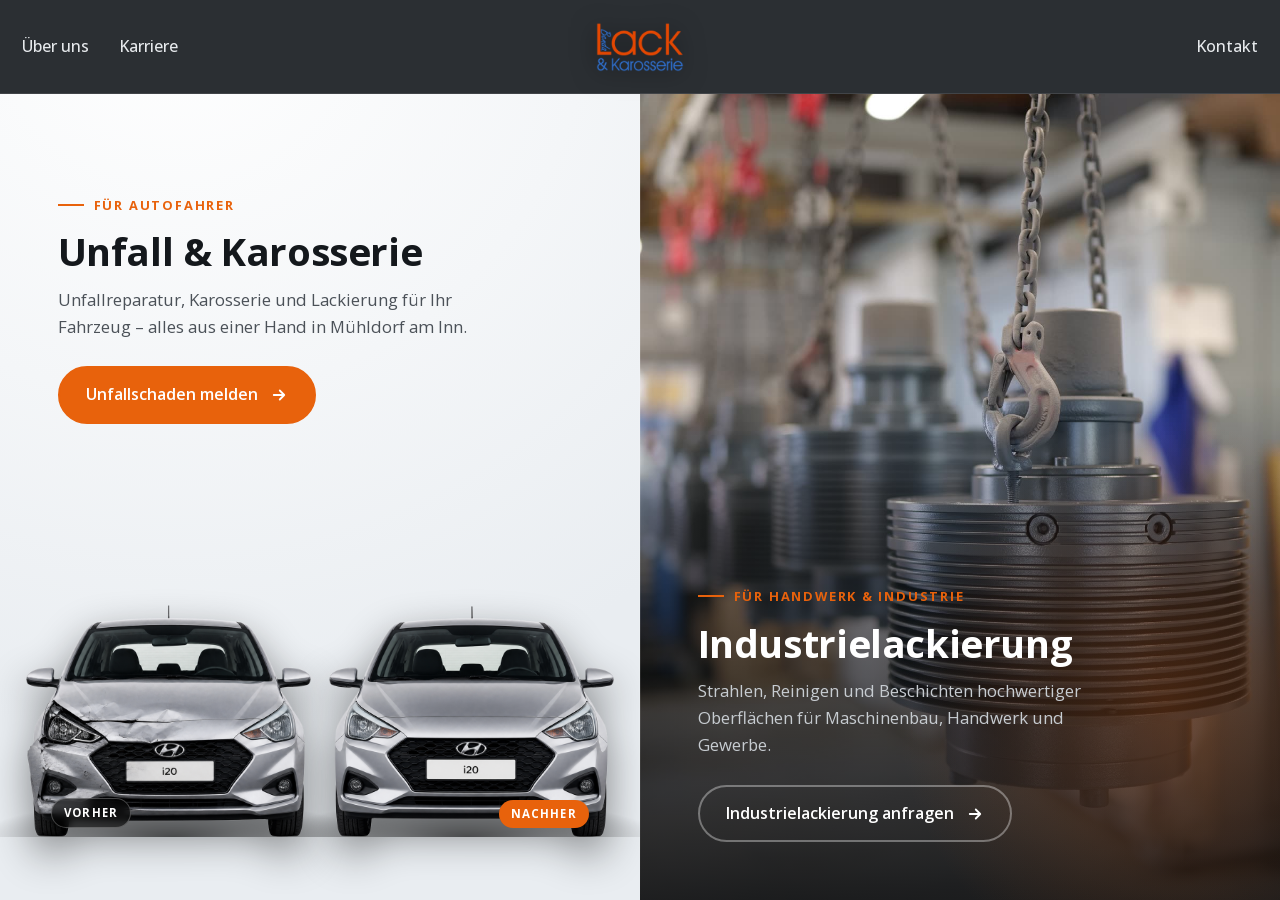
==== commit f4884c28: "Formulare ueber Netlify Forms versenden, Open Sans lokal einbinden Schadenmeldung, Kontakt und Bewer" ====
--- a/index.html
+++ b/index.html
@@ -3,330 +3,66 @@
 <head>
   <meta charset="UTF-8">
   <meta name="viewport" content="width=device-width, initial-scale=1.0">
-  <title>Unfallinstandsetzung &amp; Autolackiererei Mühldorf | Benda</title>
-  <meta name="description" content="Unfallinstandsetzung, Karosserie und Fahrzeuglackierung in Mühldorf am Inn. Lack &amp; Karosserie Benda – professionelle Unfallreparatur aus einer Hand.">
-  <link rel="canonical" href="https://www.jb-color.de/">
-  <meta property="og:type" content="website">
-  <meta property="og:title" content="Unfallinstandsetzung &amp; Autolackiererei Mühldorf | Benda">
-  <meta property="og:description" content="Unfallinstandsetzung, Karosserie und Fahrzeuglackierung in Mühldorf am Inn – professionelle Unfallreparatur aus einer Hand.">
-  <meta property="og:url" content="https://www.jb-color.de/">
-  <meta property="og:image" content="https://www.jb-color.de/assets/img/team-foto.jpg">
-  <meta property="og:locale" content="de_DE">
-  <link rel="preconnect" href="https://fonts.googleapis.com">
-  <link rel="preconnect" href="https://fonts.gstatic.com" crossorigin>
-  <link href="https://fonts.googleapis.com/css2?family=Open+Sans:wght@400;500;600;700;800&display=swap" rel="stylesheet">
-  <link rel="stylesheet" href="styles.css?v=53">
+  <title>Lack & Karosserie Benda – Mühldorf am Inn</title>
+  <meta name="description" content="Lack & Karosserie Benda in Mühldorf am Inn. Unfallreparatur & Karosserie für Fahrzeuge oder Industrielackierung für Handwerk und Industrie – wählen Sie Ihren Bereich.">
+  <link rel="stylesheet" href="styles.css?v=45">
+</head>
+<body class="splash">
 
-  <!-- Strukturierte Daten: Karosserie- und Lackierfachbetrieb -->
-  <script type="application/ld+json">
-  {
-    "@context": "https://schema.org",
-    "@type": "AutoRepair",
-    "@id": "https://www.jb-color.de/#betrieb",
-    "name": "Lack & Karosserie Benda GmbH & Co. KG",
-    "alternateName": "Lack & Karosserie Benda",
-    "description": "Fachbetrieb für Unfallinstandsetzung, Karosseriereparatur, Fahrzeuglackierung und Industrielackierung in Mühldorf am Inn.",
-    "url": "https://www.jb-color.de/",
-    "telephone": "+49 8631 987077",
-    "email": "Info@jb-color.de",
-    "image": "https://www.jb-color.de/assets/img/team-foto.jpg",
-    "logo": "https://www.jb-color.de/assets/img/logo-frei.png",
-    "priceRange": "$$",
-    "address": {
-      "@type": "PostalAddress",
-      "streetAddress": "Marie-Curie-Straße 5",
-      "postalCode": "84453",
-      "addressLocality": "Mühldorf am Inn",
-      "addressRegion": "Bayern",
-      "addressCountry": "DE"
-    },
-    "openingHoursSpecification": [
-      {
-        "@type": "OpeningHoursSpecification",
-        "dayOfWeek": ["Monday", "Tuesday", "Wednesday", "Thursday"],
-        "opens": "08:00",
-        "closes": "12:00"
-      },
-      {
-        "@type": "OpeningHoursSpecification",
-        "dayOfWeek": ["Monday", "Tuesday", "Wednesday", "Thursday"],
-        "opens": "13:00",
-        "closes": "17:00"
-      }
-    ],
-    "areaServed": [
-      { "@type": "City", "name": "Mühldorf am Inn" },
-      { "@type": "City", "name": "Waldkraiburg" },
-      { "@type": "City", "name": "Ampfing" },
-      { "@type": "City", "name": "Töging am Inn" },
-      { "@type": "City", "name": "Altötting" },
-      { "@type": "City", "name": "Neumarkt-Sankt Veit" }
-    ],
-    "hasOfferCatalog": {
-      "@type": "OfferCatalog",
-      "name": "Leistungen",
-      "itemListElement": [
-        { "@type": "Offer", "itemOffered": { "@type": "Service", "name": "Unfallinstandsetzung", "url": "https://www.jb-color.de/unfallreparatur.html" } },
-        { "@type": "Offer", "itemOffered": { "@type": "Service", "name": "Fahrzeuglackierung", "url": "https://www.jb-color.de/fahrzeuglackierung.html" } },
-        { "@type": "Offer", "itemOffered": { "@type": "Service", "name": "Karosseriereparatur", "url": "https://www.jb-color.de/unfallreparatur.html" } },
-        { "@type": "Offer", "itemOffered": { "@type": "Service", "name": "Autoglas und Kalibrierung von Fahrerassistenzsystemen", "url": "https://www.jb-color.de/unfallreparatur.html" } },
-        { "@type": "Offer", "itemOffered": { "@type": "Service", "name": "Industrielackierung", "url": "https://www.jb-color.de/industrielackierung.html" } }
-      ]
-    }
-  }
-  </script>
-</head>
-<body>
+  <main class="split-hero" aria-label="Bereich wählen">
 
-  <!-- ================= HEADER (Anthrazit) ================= -->
-  <header class="site-header dark">
-    <div class="container header-3col">
-      <button class="burger" type="button" aria-label="Menü öffnen" aria-expanded="false" aria-controls="mobilMenue">
-        <span></span><span></span><span></span>
-      </button>
-      <nav class="nav-left">
-        <a href="unfallreparatur.html">Unfallreparatur</a>
-        <a href="fahrzeuglackierung.html">Fahrzeuglackierung</a>
-        <a href="industrielackierung.html">Industrielackierung</a>
-      </nav>
-      <a href="index.html" class="header-logo" aria-label="Zur Startseite">
-        <img src="assets/img/logo-frei.png" alt="Lack &amp; Karosserie Benda – Fachbetrieb in Mühldorf am Inn">
-      </a>
-      <div class="nav-right">
-        <a href="ueber-uns.html" class="nav-link">Über uns</a>
-        <a href="unfallreparatur.html#kontakt" class="nav-link">Kontakt</a>
-        <a href="unfallreparatur.html#schaden-selektor" class="btn btn-primary"><span class="nur-mobil">Schaden melden</span><span class="nur-desktop">Unfallschaden melden</span></a>
-      </div>
-    </div>
-    <nav class="mobil-menue" id="mobilMenue" aria-label="Hauptmenü">
-        <a href="unfallreparatur.html">Unfallreparatur</a>
-        <a href="fahrzeuglackierung.html">Fahrzeuglackierung</a>
-        <a href="industrielackierung.html">Industrielackierung</a>
+    <!-- Header: Navigation + zentriertes Logo -->
+    <header class="splash-header">
+      <nav class="sph-nav sph-left">
         <a href="ueber-uns.html">Über uns</a>
         <a href="karriere.html">Karriere</a>
+      </nav>
+      <div class="sph-brand">
+        <img class="brand-logo" src="assets/img/logo-frei.png" alt="Benda Lack & Karosserie">
+      </div>
+      <nav class="sph-nav sph-right">
         <a href="unfallreparatur.html#kontakt">Kontakt</a>
-    </nav>
-  </header>
+      </nav>
+    </header>
 
-  <main>
+    <!-- LINKS: Unfall & Karosserie -> Fahrzeug-Seite -->
+    <a href="unfallreparatur.html" class="sh-panel unfall">
+      <div class="sh-content">
+        <span class="sh-eyebrow">Für Autofahrer</span>
+        <h2>Unfall &amp; Karosserie</h2>
+        <p>Unfallreparatur, Karosserie und Lackierung für Ihr Fahrzeug – alles aus einer Hand in Mühldorf am Inn.</p>
+        <span class="sh-cta">
+          Unfallschaden melden
+          <svg viewBox="0 0 24 24" fill="none" stroke="currentColor" stroke-width="2.4" stroke-linecap="round" stroke-linejoin="round"><path d="M5 12h14M13 6l6 6-6 6"/></svg>
+        </span>
+      </div>
+      <div class="sh-media">
+        <img src="assets/img/auto-vorher.png" alt="Fahrzeug mit Unfallschaden – vorher">
+        <img src="assets/img/auto-nachher.png" alt="Fahrzeug nach der Reparatur – nachher">
+      </div>
+      <span class="vn-chip vorher">Vorher</span>
+      <span class="vn-chip nachher">Nachher</span>
+    </a>
 
-    <!-- ================= HERO ================= -->
-    <section class="start-hero">
-      <div class="container">
-        <div class="sthero-grid">
+    <!-- RECHTS: Industrielackierung -> Industrie-Seite -->
+    <a href="industrielackierung.html" class="sh-panel industrie">
+      <div class="sh-media">
+        <img src="assets/img/industrie-splash.jpg" alt="Lackierte Bauteile auf der Hängebahn">
+      </div>
+      <div class="sh-content">
+        <span class="sh-eyebrow">Für Handwerk &amp; Industrie</span>
+        <h2>Industrielackierung</h2>
+        <p>Strahlen, Reinigen und Beschichten hochwertiger Oberflächen für Maschinenbau, Handwerk und Gewerbe.</p>
+        <span class="sh-cta ghost">
+          Industrielackierung anfragen
+          <svg viewBox="0 0 24 24" fill="none" stroke="currentColor" stroke-width="2.4" stroke-linecap="round" stroke-linejoin="round"><path d="M5 12h14M13 6l6 6-6 6"/></svg>
+        </span>
+      </div>
+    </a>
 
-          <div class="sthero-text">
-            <span class="eyebrow">Lack &amp; Karosserie Benda · Mühldorf am Inn</span>
-            <h1>Unfallinstandsetzung &amp; Autolackiererei in Mühldorf am Inn</h1>
-            <p class="start-sub">Unfallreparatur, Karosserie und Fahrzeuglackierung aus einer Hand</p>
-            <p class="start-text">Ihr Fachbetrieb für Unfallinstandsetzung, Karosseriearbeiten und Fahrzeuglackierung in Mühldorf am Inn. Ob Unfallschaden, Parkschaden oder Lackschaden – wir setzen Ihr Fahrzeug fachgerecht instand.</p>
-            <div class="btn-gruppe">
-              <a href="unfallreparatur.html#schaden-selektor" class="btn btn-primary">Unfallschaden melden</a>
-              <a href="#leistungen" class="btn btn-secondary">Unsere Leistungen</a>
-            </div>
-          </div>
-
-          <div class="sthero-media">
-            <div class="vn-paar">
-              <div class="vn-bild">
-                <picture>
-                  <source srcset="assets/img/auto-vorher.webp" type="image/webp">
-                  <img src="assets/img/auto-vorher.png" alt="Pkw mit Unfallschaden an der Front vor der Instandsetzung" width="800" height="650" fetchpriority="high" decoding="async">
-                </picture>
-                <span class="vn-tag vorher">Vorher</span>
-              </div>
-              <div class="vn-bild">
-                <picture>
-                  <source srcset="assets/img/auto-nachher.webp" type="image/webp">
-                  <img src="assets/img/auto-nachher.png" alt="Derselbe Pkw nach Karosseriereparatur und Fahrzeuglackierung" width="800" height="646" decoding="async">
-                </picture>
-                <span class="vn-tag nachher">Nachher</span>
-              </div>
-            </div>
-          </div>
-
-        </div>
-      </div>
-    </section>
-
-    <hr class="trenner">
-
-    <!-- ================= INTRO (zwei Spalten statt Textwand) ================= -->
-    <section id="ueberblick">
-      <div class="container">
-        <div class="intro-cols">
-          <div class="intro-col">
-            <p>Von der Schadenaufnahme und Karosserievermessung über Karosseriereparatur und Autolackierung bis zur Kalibrierung der Fahrerassistenzsysteme – alles aus einer Hand.</p>
-          </div>
-          <div class="intro-col">
-            <p>Bei Haftpflicht- und Kaskoschäden unterstützen wir unsere Kunden außerdem bei der organisatorischen Schadenabwicklung und Kommunikation mit der Versicherung.</p>
-          </div>
-        </div>
-      </div>
-    </section>
-
-    <hr class="trenner">
-
-    <!-- ================= LEISTUNGEN (4 Blöcke) ================= -->
-    <section id="leistungen">
-      <div class="container deco">
-        <div class="sec-head-left">
-          <span class="eyebrow">Unsere Leistungen</span>
-          <h2>Alles rund um Karosserie und Lack</h2>
-          <p class="lead">Unfallreparatur, Karosseriearbeiten und Fahrzeuglackierung – als Karosseriewerkstatt in Mühldorf am Inn übernehmen wir die Instandsetzung Ihres Fahrzeugs komplett.</p>
-        </div>
-
-        <div class="ls-grid">
-
-          <article class="ls-card">
-            <span class="ls-ico">
-              <svg viewBox="0 0 24 24" fill="none" stroke="currentColor" stroke-width="1.5" stroke-linecap="round" stroke-linejoin="round"><path d="M19 17h2c.6 0 1-.4 1-1v-3c0-.9-.7-1.7-1.5-1.9C18.7 10.6 16 10 16 10s-1.3-1.4-2.2-2.3c-.5-.4-1.1-.7-1.8-.7H5c-.6 0-1.1.4-1.4.9l-1.6 2.8C1.4 11.3 1 12.1 1 13v3c0 .6.4 1 1 1h2"/><circle cx="7" cy="17" r="2"/><circle cx="17" cy="17" r="2"/></svg>
-            </span>
-            <h3>Unfallinstandsetzung</h3>
-            <p>Professionelle Unfallreparatur und Karosserieinstandsetzung nach Herstellervorgaben – vom kleinen Parkschaden bis zum umfangreichen Unfallschaden.</p>
-            <a href="unfallreparatur.html" class="ls-link">
-              Zur Unfallinstandsetzung
-              <svg viewBox="0 0 24 24" fill="none" stroke="currentColor" stroke-width="2.4" stroke-linecap="round" stroke-linejoin="round"><path d="M5 12h14M13 6l6 6-6 6"/></svg>
-            </a>
-          </article>
-
-          <article class="ls-card">
-            <span class="ls-ico">
-              <svg viewBox="0 0 24 24" fill="none" stroke="currentColor" stroke-width="1.5" stroke-linecap="round" stroke-linejoin="round"><circle cx="13.5" cy="6.5" r=".5" fill="currentColor"/><circle cx="17.5" cy="10.5" r=".5" fill="currentColor"/><circle cx="8.5" cy="7.5" r=".5" fill="currentColor"/><circle cx="6.5" cy="12.5" r=".5" fill="currentColor"/><path d="M12 2C6.5 2 2 6.5 2 12s4.5 10 10 10c.926 0 1.648-.746 1.648-1.688 0-.437-.18-.835-.437-1.125-.29-.289-.438-.652-.438-1.125a1.64 1.64 0 0 1 1.668-1.668h1.996c3.051 0 5.555-2.503 5.555-5.554C21.965 6.012 17.461 2 12 2z"/></svg>
-            </span>
-            <h3>Karosserie &amp; Fahrzeuglackierung</h3>
-            <p>Karosseriearbeiten, Lackreparaturen und professionelle Fahrzeuglackierung für Kratzer, Lackschäden, Stoßfänger, Kotflügel, Türen und weitere Fahrzeugteile.</p>
-            <a href="fahrzeuglackierung.html" class="ls-link">
-              Zur Fahrzeuglackierung
-              <svg viewBox="0 0 24 24" fill="none" stroke="currentColor" stroke-width="2.4" stroke-linecap="round" stroke-linejoin="round"><path d="M5 12h14M13 6l6 6-6 6"/></svg>
-            </a>
-          </article>
-
-          <article class="ls-card">
-            <span class="ls-ico">
-              <svg viewBox="0 0 24 24" fill="none" stroke="currentColor" stroke-width="1.5" stroke-linecap="round" stroke-linejoin="round"><rect width="8" height="4" x="8" y="2" rx="1"/><path d="M16 4h2a2 2 0 0 1 2 2v14a2 2 0 0 1-2 2H6a2 2 0 0 1-2-2V6a2 2 0 0 1 2-2h2"/><path d="m9 14 2 2 4-4"/></svg>
-            </span>
-            <h3>Schadenabwicklung</h3>
-            <p>Wir unterstützen Sie bei der organisatorischen Abwicklung Ihres Versicherungsschadens – von der Schadenaufnahme und Dokumentation bis zur Reparatur und Abrechnung.</p>
-            <a href="unfallreparatur.html#ablauf" class="ls-link">
-              So läuft die Reparatur ab
-              <svg viewBox="0 0 24 24" fill="none" stroke="currentColor" stroke-width="2.4" stroke-linecap="round" stroke-linejoin="round"><path d="M5 12h14M13 6l6 6-6 6"/></svg>
-            </a>
-          </article>
-
-          <article class="ls-card">
-            <span class="ls-ico">
-              <svg viewBox="0 0 24 24" fill="none" stroke="currentColor" stroke-width="1.5" stroke-linecap="round" stroke-linejoin="round"><path d="M5 8.5c0-.7.4-1.3 1.1-1.6l1.8-.8A11 11 0 0 1 12 5.3c1.4 0 2.8.3 4.1.8l1.8.8c.7.3 1.1.9 1.1 1.6V14a2 2 0 0 1-2 2H7a2 2 0 0 1-2-2z"/><path d="M12 6v10"/></svg>
-            </span>
-            <h3>Autoglas &amp; Fahrerassistenzsysteme</h3>
-            <p>Scheibenreparatur und Scheibentausch sowie die erforderliche Kalibrierung von Kamera-, Radar- und Fahrerassistenzsystemen.</p>
-            <a href="unfallreparatur.html#leistungen" class="ls-link">
-              Alle Leistungen ansehen
-              <svg viewBox="0 0 24 24" fill="none" stroke="currentColor" stroke-width="2.4" stroke-linecap="round" stroke-linejoin="round"><path d="M5 12h14M13 6l6 6-6 6"/></svg>
-            </a>
-          </article>
-
-        </div>
-      </div>
-    </section>
-
-    <!-- ================= REGIONALER HINWEIS ================= -->
-    <section class="region-band">
-      <div class="container">
-        <div class="region-inner">
-          <span class="region-ico">
-            <svg viewBox="0 0 24 24" fill="none" stroke="currentColor" stroke-width="1.7" stroke-linecap="round" stroke-linejoin="round"><path d="M20 10c0 6-8 12-8 12s-8-6-8-12a8 8 0 0 1 16 0Z"/><circle cx="12" cy="10" r="3"/></svg>
-          </span>
-          <p>Unser Karosserie- und Lackierfachbetrieb in Mühldorf am Inn ist auch für Kunden aus Waldkraiburg, Ampfing, Töging am Inn, Altötting, Neumarkt-Sankt Veit und der umliegenden Region gut erreichbar.</p>
-        </div>
-      </div>
-    </section>
-
-    <!-- ================= INDUSTRIELACKIERUNG (kompakt, ca. 1/3) ================= -->
-    <section class="start-industrie" id="industrie">
-      <div class="container">
-        <div class="si-grid">
-          <div class="si-text">
-            <span class="eyebrow">Für Handwerk &amp; Industrie</span>
-            <h2>Industrielackierung &amp; Oberflächenbeschichtung</h2>
-            <p>Neben der Fahrzeuglackierung sind wir Partner für professionelle Industrielackierung und Nasslackierung in Mühldorf am Inn. Wir bearbeiten Einzelteile, Kleinserien und Werkstücke für Maschinenbau, Metallbau, Handwerk und Industrie – von der Oberflächenvorbereitung und dem Strahlen bis zur fertigen Beschichtung.</p>
-            <div class="btn-gruppe">
-              <a href="industrielackierung.html" class="btn btn-primary">Zur Industrielackierung</a>
-            </div>
-          </div>
-          <div class="si-media">
-            <img src="assets/img/industrie-splash.jpg" alt="Industriell lackierte Bauteile auf der Hängebahn im Trockenraum" width="1800" height="1200" loading="lazy" decoding="async">
-          </div>
-        </div>
-      </div>
-    </section>
-
+    <!-- feine Mittelnaht (ohne Badge) -->
+    <div class="sh-seam" aria-hidden="true"></div>
   </main>
 
-  <!-- ================= FOOTER ================= -->
-  <footer class="site-footer">
-    <div class="container">
-      <div class="footer-grid">
-        <div>
-          <h4>Lack &amp; Karosserie Benda</h4>
-          <p style="color:#c7ccd1;">Fachbetrieb für Unfallinstandsetzung, Karosserie, Fahrzeuglackierung und Industrielackierung in Mühldorf am Inn.</p>
-        </div>
-        <div>
-          <h4>Kontakt</h4>
-          <ul class="footer-links">
-            <li><a href="tel:+498631987077">+49 8631 987077</a></li>
-            <li><a href="mailto:Info@jb-color.de">Info@jb-color.de</a></li>
-            <li>Marie-Curie-Straße 5<br>84453 Mühldorf am Inn</li>
-            <li style="color:#c7ccd1;">Mo–Do 8:00–12:00 &amp; 13:00–17:00 Uhr</li>
-          </ul>
-        </div>
-        <div>
-          <h4>Seiten</h4>
-          <ul class="footer-links">
-            <li><a href="unfallreparatur.html">Unfallreparatur</a></li>
-            <li><a href="fahrzeuglackierung.html">Fahrzeuglackierung</a></li>
-            <li><a href="industrielackierung.html">Industrielackierung</a></li>
-            <li><a href="ueber-uns.html">Über uns</a></li>
-            <li><a href="karriere.html">Karriere</a></li>
-          </ul>
-        </div>
-      </div>
-      <div class="footer-unten">
-        <span>© 2026 Lack &amp; Karosserie Benda GmbH &amp; Co. KG</span>
-        <span>
-          <a href="impressum.html">Impressum</a> ·
-          <a href="datenschutz.html">Datenschutz</a>
-        </span>
-      </div>
-    </div>
-  </footer>
-
-
-  <script>
-    (function () {
-      var b = document.querySelector('.burger'),
-          m = document.getElementById('mobilMenue');
-      if (!b || !m) return;
-      function setOpen(open) {
-        b.setAttribute('aria-expanded', open ? 'true' : 'false');
-        b.setAttribute('aria-label', open ? 'Menü schließen' : 'Menü öffnen');
-        m.classList.toggle('offen', open);
-        b.classList.toggle('offen', open);
-        document.body.classList.toggle('menue-offen', open);
-      }
-      b.addEventListener('click', function () {
-        setOpen(b.getAttribute('aria-expanded') !== 'true');
-      });
-      m.addEventListener('click', function (e) {
-        if (e.target.tagName === 'A') setOpen(false);
-      });
-      document.addEventListener('keydown', function (e) {
-        if (e.key === 'Escape') setOpen(false);
-      });
-      window.addEventListener('resize', function () {
-        if (window.innerWidth > 780) setOpen(false);
-      });
-    })();
-  </script>
 </body>
 </html>
--- a/styles.css
+++ b/styles.css
@@ -3,6 +3,26 @@
    Reines HTML + CSS. Design folgt später.
    Farben laut Leitfaden: Weiß, Anthrazit, Schwarz, Akzent Orange.
    ========================================================= */
+
+/* Open Sans lokal (variable Schrift, 400–800), keine Verbindung zu Google */
+@font-face {
+  font-family: "Open Sans";
+  font-style: normal;
+  font-weight: 300 800;
+  font-stretch: 100%;
+  font-display: swap;
+  src: url("assets/fonts/open-sans-latin-ext.woff2") format("woff2");
+  unicode-range: U+0100-02BA, U+02BD-02C5, U+02C7-02CC, U+02CE-02D7, U+02DD-02FF, U+0304, U+0308, U+0329, U+1D00-1DBF, U+1E00-1E9F, U+1EF2-1EFF, U+2020, U+20A0-20AB, U+20AD-20C4, U+2113, U+2C60-2C7F, U+A720-A7FF;
+}
+@font-face {
+  font-family: "Open Sans";
+  font-style: normal;
+  font-weight: 300 800;
+  font-stretch: 100%;
+  font-display: swap;
+  src: url("assets/fonts/open-sans-latin.woff2") format("woff2");
+  unicode-range: U+0000-00FF, U+0131, U+0152-0153, U+02BB-02BC, U+02C6, U+02DA, U+02DC, U+0304, U+0308, U+0329, U+2000-206F, U+20AC, U+2122, U+2191, U+2193, U+2212, U+2215, U+FEFF, U+FFFD;
+}
 
 :root {
   --weiss: #ffffff;
@@ -644,6 +664,13 @@
   flex-wrap: wrap;
   gap: 12px;
 }
+/* KI-Kennzeichnung (EU AI Act) */
+.footer-ki {
+  margin: 12px 0 0;
+  font-size: 0.8125rem;
+  line-height: 1.5;
+  color: #8b9197;
+}
 
 /* ---------- Responsive ---------- */
 @media (max-width: 900px) {
@@ -890,6 +917,17 @@
   background: var(--orange); color: #fff; font-size: 2.1rem;
   display: flex; align-items: center; justify-content: center; margin: 0 auto 22px;
 }
+
+/* Formularversand: Danke-Box und Fehlermeldung */
+.form-danke {
+  text-align: center; max-width: 760px; margin-top: 44px; padding: 34px;
+  background: #fff; border: 1px solid #e8eaec; border-radius: 18px;
+}
+.form-danke h3 { margin: 0 0 8px; }
+.form-danke p { margin: 0; color: var(--grau-text); }
+.form-fehler:empty { display: none; }
+.form-fehler { margin: 4px 0 0; color: #b42318; font-weight: 600; }
+.form-fehler a { color: inherit; }
 
 @media (max-width: 680px) {
   .opt-grid { grid-template-columns: repeat(2, 1fr); }
@@ -1993,506 +2031,3 @@
   .sh-eyebrow { letter-spacing: .07em; }
   .sh-eyebrow::before { width: 18px; }
 }
-
-/* =========================================================
-   STARTSEITE – Fahrzeug/Unfall (ca. 2/3) · Industrie (ca. 1/3)
-   ========================================================= */
-
-/* ---------- Hero ---------- */
-.start-hero {
-  position: relative;
-  padding: 54px 0 60px;
-  background: linear-gradient(180deg, #ffffff 0%, #f7f8f9 55%, #eef0f2 100%);
-  overflow: hidden;
-}
-.start-hero .container { position: relative; z-index: 2; }
-.sthero-grid {
-  display: grid;
-  grid-template-columns: minmax(0, 1.02fr) minmax(0, 1fr);
-  gap: 52px;
-  align-items: center;
-}
-.start-hero h1 {
-  font-size: clamp(1.85rem, 3.4vw, 3rem);
-  line-height: 1.1;
-  margin: 10px 0 16px;
-}
-.start-sub {
-  font-size: clamp(1.05rem, 1.5vw, 1.28rem);
-  font-weight: 700;
-  color: var(--orange);
-  line-height: 1.35;
-  margin: 0 0 16px;
-}
-.start-hero p.start-text {
-  color: var(--grau-text);
-  font-size: 1.05rem;
-  line-height: 1.7;
-  margin: 0 0 24px;
-  max-width: 58ch;
-}
-
-/* Vorher/Nachher-Paar */
-.vn-paar { display: grid; grid-template-columns: 1fr 1fr; gap: 16px; align-items: end; }
-.vn-bild { position: relative; padding-bottom: 20px; }
-.vn-bild img { width: 100%; height: auto; display: block; }
-.vn-tag {
-  position: absolute; bottom: 0; left: 50%; transform: translateX(-50%);
-  padding: 6px 18px; border-radius: 100px; white-space: nowrap;
-  font-size: .82rem; font-weight: 700; letter-spacing: .03em;
-}
-.vn-tag.vorher { background: var(--anthrazit); color: #fff; }
-.vn-tag.nachher { background: var(--orange); color: #fff; }
-
-/* ---------- Intro in zwei Spalten (statt Textwand) ---------- */
-.intro-cols {
-  display: grid; grid-template-columns: repeat(2, minmax(0, 1fr));
-  gap: 40px; margin-top: 6px;
-}
-.intro-col { border-top: 3px solid var(--orange); padding-top: 20px; }
-.intro-col p { margin: 0; color: var(--grau-text); font-size: 1.04rem; line-height: 1.75; }
-
-/* ---------- Leistungsblöcke (2 × 2) ---------- */
-.ls-grid {
-  display: grid; grid-template-columns: repeat(2, minmax(0, 1fr));
-  gap: 22px; margin-top: 42px;
-}
-.ls-card {
-  display: flex; flex-direction: column;
-  background: #fff; border: 1px solid #e8eaec; border-radius: 18px;
-  border-top: 3px solid var(--orange);
-  padding: 30px 30px 26px;
-  box-shadow: 0 12px 32px rgba(17,19,21,.05);
-  transition: transform .28s cubic-bezier(.22,1,.36,1), box-shadow .28s ease;
-}
-.ls-card:hover { transform: translateY(-6px); box-shadow: 0 26px 52px rgba(17,19,21,.12); }
-.ls-ico {
-  width: 54px; height: 54px; border-radius: 14px; flex: none;
-  background: #fff1e8; color: var(--orange);
-  display: flex; align-items: center; justify-content: center; margin-bottom: 18px;
-}
-.ls-ico svg { width: 26px; height: 26px; }
-.ls-card h3 { font-size: 1.2rem; margin: 0 0 10px; }
-.ls-card p { margin: 0 0 20px; color: var(--grau-text); line-height: 1.7; }
-.ls-link {
-  margin-top: auto; align-self: flex-start;
-  display: inline-flex; align-items: center; gap: 9px;
-  font-weight: 600; color: var(--orange); text-decoration: none;
-}
-.ls-link svg { width: 17px; height: 17px; transition: transform .3s ease; }
-.ls-card:hover .ls-link svg { transform: translateX(4px); }
-
-/* ---------- Regionaler Hinweis ---------- */
-.region-band {
-  background: var(--grau-hell);
-  border-top: 1px solid var(--grau-linie);
-  border-bottom: 1px solid var(--grau-linie);
-  padding: 30px 0;
-}
-.region-inner { display: flex; align-items: center; gap: 20px; max-width: 1000px; }
-.region-ico {
-  width: 48px; height: 48px; flex: none; border-radius: 50%;
-  background: #fff; border: 1px solid var(--grau-linie); color: var(--orange);
-  display: flex; align-items: center; justify-content: center;
-}
-.region-ico svg { width: 23px; height: 23px; }
-.region-inner p { margin: 0; color: var(--anthrazit); font-size: 1.02rem; line-height: 1.65; }
-
-/* ---------- Industrie-Block (kompakt, ca. 1/3) ---------- */
-.start-industrie { background: var(--anthrazit); color: #fff; padding: 66px 0; }
-.si-grid {
-  display: grid; grid-template-columns: minmax(0, 1fr) minmax(0, .82fr);
-  gap: 50px; align-items: center;
-}
-.start-industrie h2 { color: #fff; margin: 8px 0 16px; }
-.start-industrie .eyebrow { color: var(--orange); }
-.start-industrie p { color: #c7ccd1; font-size: 1.05rem; line-height: 1.75; margin: 0 0 24px; max-width: 62ch; }
-.start-industrie .btn-secondary { color: #fff; border-color: rgba(255,255,255,.45); }
-.start-industrie .btn-secondary:hover { border-color: #fff; }
-.si-media { border-radius: 18px; overflow: hidden; box-shadow: 0 28px 62px rgba(0,0,0,.38); }
-.si-media img { width: 100%; height: 100%; display: block; object-fit: cover; aspect-ratio: 4 / 3; }
-
-/* =========================================================
-   FAHRZEUGLACKIERUNG
-   ========================================================= */
-.lack-hero {
-  position: relative; overflow: hidden;
-  min-height: 520px; display: flex; align-items: center; padding: 60px 0;
-  background: #16191c url("assets/img/galerie-arbeit-4.jpg") center 40%/cover no-repeat;
-}
-.lack-hero::before {
-  content: ""; position: absolute; inset: 0;
-  background: linear-gradient(90deg, rgba(10,12,14,.82) 0%, rgba(10,12,14,.62) 48%, rgba(10,12,14,.28) 100%);
-}
-.lack-hero .container { position: relative; z-index: 1; }
-.lack-card { max-width: 640px; color: #fff; }
-.lack-card .eyebrow { color: var(--orange); }
-.lack-card h1 { color: #fff; margin: 8px 0 14px; font-size: clamp(1.8rem, 3.3vw, 2.9rem); line-height: 1.12; }
-.lack-card .start-sub { color: #ffb98a; }
-.lack-card p { color: #d7dbdf; font-size: 1.05rem; line-height: 1.72; margin: 0 0 18px; }
-.lack-card .btn-secondary { color: #fff; border-color: rgba(255,255,255,.5); }
-
-/* Leistungsblöcke Lackierung */
-.lack-grid {
-  display: grid; grid-template-columns: repeat(2, minmax(0, 1fr));
-  gap: 22px; margin-top: 42px;
-}
-.lack-card-item {
-  display: flex; flex-direction: column;
-  background: #fff; border: 1px solid #e8eaec; border-radius: 18px; overflow: hidden;
-  box-shadow: 0 12px 32px rgba(17,19,21,.05);
-  transition: transform .28s cubic-bezier(.22,1,.36,1), box-shadow .28s ease;
-}
-.lack-card-item:hover { transform: translateY(-6px); box-shadow: 0 26px 52px rgba(17,19,21,.12); }
-.lack-bild { aspect-ratio: 16 / 9; overflow: hidden; background: var(--grau-hell); }
-.lack-bild img { width: 100%; height: 100%; object-fit: cover; display: block; }
-.lack-text { padding: 26px 28px 28px; border-top: 3px solid var(--orange); }
-.lack-text h2 { font-size: 1.24rem; margin: 0 0 10px; }
-.lack-text p { margin: 0; color: var(--grau-text); line-height: 1.7; }
-
-/* Hervorgehobener Block mit interner Verlinkung */
-.lack-highlight {
-  grid-column: 1 / -1;
-  display: flex; align-items: center; gap: 34px;
-  background: var(--anthrazit); color: #fff;
-  border-radius: 18px; padding: 34px 38px;
-  box-shadow: 0 22px 50px rgba(17,19,21,.2);
-  position: relative; overflow: hidden;
-}
-.lack-highlight::after {
-  content: ""; position: absolute; inset: 0; pointer-events: none;
-  background: radial-gradient(60% 120% at 88% 50%, rgba(232,98,12,.22), transparent 70%);
-}
-.lack-highlight > * { position: relative; z-index: 1; }
-.lack-highlight h2 { color: #fff; font-size: 1.3rem; margin: 0 0 8px; }
-.lack-highlight p { margin: 0; color: #c7ccd1; line-height: 1.7; max-width: 68ch; }
-.lack-hl-text { flex: 1; min-width: 0; }
-.lack-highlight .btn { flex: none; }
-
-/* =========================================================
-   RESPONSIVE – Startseite & Fahrzeuglackierung
-   ========================================================= */
-@media (max-width: 980px) {
-  .sthero-grid { grid-template-columns: 1fr; gap: 34px; }
-  .si-grid { grid-template-columns: 1fr; gap: 30px; }
-  .si-media { order: -1; }
-}
-@media (max-width: 820px) {
-  .ls-grid, .lack-grid { grid-template-columns: 1fr; }
-  .intro-cols { grid-template-columns: 1fr; gap: 26px; }
-  .lack-highlight { flex-direction: column; align-items: flex-start; gap: 22px; }
-}
-@media (max-width: 560px) {
-  /* Mobil: Fahrzeug-/Unfallbereich bewusst großzügiger, Industrie kompakter */
-  .start-hero { padding: 34px 0 42px; }
-  .start-hero h1 { font-size: clamp(1.7rem, 7.4vw, 2.15rem); }
-  .start-hero p.start-text { font-size: 1rem; }
-  .vn-paar { gap: 10px; }
-  .vn-tag { font-size: .72rem; padding: 5px 12px; }
-  .ls-card { padding: 24px 22px 22px; }
-  .region-band { padding: 24px 0; }
-  .region-inner { gap: 14px; align-items: flex-start; }
-  .region-ico { width: 40px; height: 40px; }
-  .region-inner p { font-size: .96rem; }
-  .start-industrie { padding: 44px 0; }
-  .start-industrie p { font-size: .98rem; margin-bottom: 20px; }
-  .lack-hero { min-height: 440px; }
-  .lack-text { padding: 22px 22px 24px; }
-  .lack-highlight { padding: 26px 24px; }
-}
-
-/* =========================================================
-   UNFALLREPARATUR – Einleitung über dem Schaden-Assistenten
-   ========================================================= */
-.unfall-intro { padding: 54px 0 46px; background: var(--weiss); }
-.unfall-intro h1 {
-  font-size: clamp(1.85rem, 3.4vw, 3rem);
-  line-height: 1.1;
-  margin: 10px 0 14px;
-}
-.unfall-intro .start-text {
-  color: var(--grau-text); font-size: 1.06rem; line-height: 1.7;
-  margin: 0 0 30px; max-width: 78ch;
-}
-.unfall-intro .intro-cols { margin-top: 0; }
-
-/* Schritt 1 des Assistenten behält die bisherige Optik, obwohl er jetzt eine h2 ist */
-.hs-head h2.hs-titel {
-  font-size: clamp(1.9rem, 4vw, 3rem);
-  letter-spacing: -.01em;
-  margin-bottom: 12px;
-}
-@media (max-width: 900px) {
-  .hs-head h2.hs-titel { font-size: 1.6rem; }
-}
-@media (max-width: 560px) {
-  .unfall-intro { padding: 34px 0 30px; }
-  .unfall-intro h1 { font-size: clamp(1.7rem, 7.4vw, 2.15rem); }
-  .unfall-intro .start-text { font-size: 1rem; margin-bottom: 24px; }
-}
-
-/* Industrie-Hero: längere H1 braucht mehr Raum, Claim darunter */
-.ind-hero .kar-card { max-width: 640px; }
-.ind-hero .kar-card h1 { font-size: clamp(1.7rem, 2.9vw, 2.5rem); line-height: 1.14; }
-.kar-card .start-sub { color: #ffb98a; margin: 0 0 14px; }
-@media (max-width: 560px) {
-  .ind-hero .kar-card h1 { font-size: clamp(1.55rem, 6.8vw, 1.95rem); }
-}
-
-/* <picture> soll sich wie das Bild selbst verhalten (WebP mit PNG-Rückfall) */
-.vn-bild picture { display: block; }
-
-/* =========================================================
-   ANPASSUNGEN – Footer, Buttons, Hero-Feinschliff
-   ========================================================= */
-
-/* ---------- Footer im gleichen Anthrazit wie Header & Industrie-Block ---------- */
-.site-footer { background: var(--anthrazit); }
-.footer-unten { border-top-color: rgba(255,255,255,.14); color: #9aa0a6; }
-
-/* ---------- Buttons: Farbwechsel beim Überfahren + Glanz-Effekt ---------- */
-.btn {
-  position: relative;
-  overflow: hidden;
-  transition: background-color .28s ease, color .28s ease, border-color .28s ease;
-}
-.btn-primary:hover, .btn-primary:focus-visible {
-  background: #fff; color: var(--orange); border-color: var(--orange);
-}
-.btn-secondary:hover, .btn-secondary:focus-visible {
-  background: var(--orange); color: #fff; border-color: var(--orange);
-}
-/* Sekundär-Buttons auf dunklem Grund: gleicher Wechsel, orange Kontur */
-.kar-card .btn-secondary:hover,
-.lack-card .btn-secondary:hover,
-.start-industrie .btn-secondary:hover {
-  background: var(--orange); color: #fff; border-color: var(--orange);
-}
-
-/* Heller Glanz, der diagonal von oben links nach unten rechts wandert */
-.btn::after {
-  content: "";
-  position: absolute;
-  top: -60%; left: 0;
-  width: 42%; height: 220%;
-  background: linear-gradient(100deg, transparent 0%, rgba(255,255,255,.50) 50%, transparent 100%);
-  transform: translateX(-190%) rotate(18deg);
-  animation: btn-glanz 4s ease-in-out infinite;
-  pointer-events: none;
-}
-.btn-secondary::after {
-  background: linear-gradient(100deg, transparent 0%, rgba(232,98,12,.24) 50%, transparent 100%);
-}
-.kar-card .btn-secondary::after,
-.lack-card .btn-secondary::after,
-.start-industrie .btn-secondary::after {
-  background: linear-gradient(100deg, transparent 0%, rgba(255,255,255,.40) 50%, transparent 100%);
-}
-@keyframes btn-glanz {
-  0%, 5%  { transform: translateX(-190%) rotate(18deg); }
-  29%     { transform: translateX(330%)  rotate(18deg); }
-  100%    { transform: translateX(330%)  rotate(18deg); }
-}
-/* Versetzter Start, damit die Buttons nacheinander aufblitzen */
-.btn-gruppe .btn:nth-child(2)::after { animation-delay: 1s; }
-.btn-gruppe .btn:nth-child(3)::after { animation-delay: 2s; }
-.btn-gruppe .btn:nth-child(4)::after { animation-delay: 3s; }
-.nav-right .btn::after { animation-delay: .5s; }
-
-@media (prefers-reduced-motion: reduce) {
-  .btn::after { animation: none; opacity: 0; }
-}
-
-/* ---------- Startseite: mehr Luft im Hero ---------- */
-.start-hero h1 { margin: 12px 0 24px; }
-.start-sub { margin: 0 0 24px; }
-.start-hero p.start-text { margin: 0 0 30px; }
-
-/* ---------- Zentrierte Abschnitte ---------- */
-.zentriert { text-align: center; }
-.zentriert .eyebrow { justify-content: center; width: auto; }
-.zentriert .eyebrow::after {
-  flex: none; width: 28px; height: 2px;
-  background: var(--orange); border-radius: 2px;
-}
-.zentriert .btn-gruppe { justify-content: center; }
-.zentriert p, .zentriert h2 { margin-left: auto; margin-right: auto; }
-.ind-cta.zentriert { max-width: 860px; margin: 0 auto; }
-.ind-cta.zentriert p { max-width: 74ch; }
-.zentriert .sec-head-left h2 { max-width: none; }
-.zentriert .ind-intro { max-width: 76ch; }
-
-/* ---------- Unfallreparatur: Hero mit Hintergrundbild ---------- */
-.unfall-intro {
-  position: relative; overflow: hidden;
-  min-height: 520px; display: flex; align-items: center;
-  padding: 60px 0;
-  background: #16191c url("assets/img/leistung-instandsetzung.jpg") center 42%/cover no-repeat;
-}
-.unfall-intro::before {
-  content: ""; position: absolute; inset: 0;
-  background: linear-gradient(90deg, rgba(10,12,14,.88) 0%, rgba(10,12,14,.70) 46%, rgba(10,12,14,.34) 100%);
-}
-.unfall-intro .container { position: relative; z-index: 1; }
-.unfall-karte { max-width: 660px; }
-.unfall-intro h1 { color: #fff; margin: 12px 0 24px; }
-.unfall-intro .start-sub { color: #ffb98a; margin: 0 0 24px; }
-.unfall-intro .start-text { color: #d7dbdf; max-width: 60ch; margin: 0; }
-
-/* Die zwei Punkte unter den orangen Strichen: eigener heller Abschnitt */
-.unfall-punkte { padding: 54px 0; background: var(--weiss); }
-
-@media (max-width: 780px) {
-  .unfall-intro { min-height: 0; padding: 42px 0 46px; background-position: 62% center; }
-  .unfall-intro::before {
-    background: linear-gradient(180deg, rgba(10,12,14,.82) 0%, rgba(10,12,14,.88) 100%);
-  }
-  .unfall-punkte { padding: 36px 0; }
-}
-
-/* ---------- Industrie-Hero: Text ohne Kasten, wie bei der Fahrzeuglackierung ---------- */
-@media (min-width: 781px) {
-  .ind-hero .kar-card {
-    background: none; border: 0; box-shadow: none;
-    -webkit-backdrop-filter: none; backdrop-filter: none;
-    padding: 0; max-width: 620px;
-    margin: 0;                 /* linksbündig statt zentriert */
-  }
-  /* Motiv leicht nach rechts, damit der Text auf ruhigerem Grund liegt */
-  .ind-hero { background-position: 62% center; }
-  .ind-hero::before {
-    background: linear-gradient(90deg, rgba(10,12,14,.88) 0%, rgba(10,12,14,.70) 46%, rgba(10,12,14,.34) 78%, rgba(10,12,14,.14) 100%);
-  }
-}
-
-/* Zuschnitt auf die Lackierpistole statt auf das Werkstück */
-.lack-bild img.bild-rechts { object-position: 84% center; }
-
-/* =========================================================
-   NUR MOBIL (≤ 780 px) – Desktop bleibt unverändert
-   ========================================================= */
-@media (max-width: 780px) {
-
-  /* ---------- Kopfzeile: Logo exakt mittig, CTA deutlich kleiner ---------- */
-  .site-header .container.header-3col {
-    display: flex; align-items: center; justify-content: space-between;
-    position: relative; gap: 8px; min-height: 66px;
-  }
-  .header-logo {
-    position: absolute; left: 50%; top: 50%;
-    transform: translate(-50%, -50%);
-    justify-self: auto;
-  }
-  .header-logo img { height: 38px; }
-  .nav-right .btn {
-    font-size: .72rem; font-weight: 700;
-    padding: 7px 11px; border-width: 1.5px; border-radius: 5px;
-  }
-  .nav-right .btn::after { display: none; }
-
-  /* ---------- Kleine, einzeilige Rubrikzeile ---------- */
-  .eyebrow {
-    font-size: .6rem; letter-spacing: .08em; gap: 8px;
-    white-space: nowrap; margin-bottom: 12px;
-  }
-  .eyebrow::before { width: 18px; }
-
-  /* Zentrierte Rubrikzeile bekommt beidseitig einen Strich */
-  .sthero-text .eyebrow,
-  .ueber-hero .eyebrow,
-  section#leistungen:not(.leistungen-sec) .sec-head-left .eyebrow { justify-content: center; width: auto; }
-  .sthero-text .eyebrow::after,
-  .ueber-hero .eyebrow::after,
-  section#leistungen:not(.leistungen-sec) .sec-head-left .eyebrow::after {
-    flex: none; width: 18px; height: 2px;
-    background: var(--orange); border-radius: 2px;
-  }
-
-  /* ---------- Textkürzung auf dem Handy ---------- */
-  .nur-desktop { display: none; }
-
-  /* ---------- Startseite: Hero mittig ---------- */
-  .sthero-text { text-align: center; }
-  .sthero-text .btn-gruppe { justify-content: center; }
-  .start-hero p.start-text { margin-left: auto; margin-right: auto; }
-
-  /* ---------- Startseite: Leistungskopf mittig, Kästen kompakter ---------- */
-  section#leistungen:not(.leistungen-sec) .sec-head-left { text-align: center; }
-  section#leistungen:not(.leistungen-sec) .sec-head-left h2 { max-width: none; }
-  section#leistungen:not(.leistungen-sec) .sec-head-left .lead { margin-left: auto; margin-right: auto; }
-  .ls-grid { gap: 14px; margin-top: 28px; }
-  .ls-card { padding: 20px 18px 18px; border-radius: 14px; }
-  .ls-ico { width: 42px; height: 42px; border-radius: 11px; margin-bottom: 12px; }
-  .ls-ico svg { width: 21px; height: 21px; }
-  .ls-card h3 { font-size: 1.05rem; margin-bottom: 8px; }
-  .ls-card p { font-size: .93rem; line-height: 1.6; margin-bottom: 14px; }
-  .ls-link { font-size: .93rem; }
-
-  /* ---------- Unfallreparatur: kompakterer Hero, mehr Bild sichtbar ---------- */
-  .unfall-intro { min-height: 0; padding: 34px 0 38px; }
-  .unfall-intro h1 { font-size: clamp(1.5rem, 6.4vw, 1.9rem); margin: 6px 0 12px; }
-  .unfall-intro .start-sub { font-size: .96rem; margin: 0 0 12px; }
-  .unfall-intro .start-text { font-size: .94rem; line-height: 1.6; }
-
-  /* ---------- Fahrzeuglackierung: kompakterer Hero ---------- */
-  .lack-hero { min-height: 0; padding: 40px 0 44px; }
-  .lack-card h1 { font-size: clamp(1.45rem, 6.2vw, 1.85rem); margin: 6px 0 12px; }
-  .lack-card .start-sub { font-size: .94rem; margin: 0 0 12px; }
-  .lack-card p { font-size: .94rem; line-height: 1.6; margin-bottom: 16px; }
-
-  /* ---------- Über uns: Einleitung mittig ---------- */
-  .ueber-hero .container { text-align: center; }
-  .ueber-hero .lead { margin-left: auto; margin-right: auto; }
-
-  /* ---------- Leistungsliste: Kasten erscheint direkt an der Leistung ---------- */
-  .lst-layout { grid-template-columns: 1fr; gap: 16px; margin-top: 28px; }
-  .lst-panel.active { min-height: 0; margin: 6px 0 10px; }
-  .lst-detail { min-height: 0; }
-}
-
-/* ---------- Industrielackierung: Bild als Hintergrund hinter dem Text ---------- */
-@media (max-width: 780px) {
-  .ind-hero {
-    display: flex; align-items: center;
-    min-height: 470px;
-    padding: 44px 0 48px;
-    background: #16191c url("assets/img/industrie-hero-mobil.jpg") center center/cover no-repeat;
-  }
-  .ind-hero::before {
-    display: block;
-    background: linear-gradient(180deg, rgba(10,12,14,.66) 0%, rgba(10,12,14,.80) 55%, rgba(10,12,14,.90) 100%);
-  }
-  .ind-hero .container { padding: 0 var(--abstand); max-width: var(--max-breite); }
-  .ind-hero .container::before { display: none; }
-  .ind-hero .kar-card {
-    background: none; border: 0; box-shadow: none;
-    -webkit-backdrop-filter: none; backdrop-filter: none;
-    padding: 0; margin: 0; max-width: none; width: auto;
-    border-radius: 0; text-align: left;
-  }
-  .ind-hero .kar-card h1 { font-size: clamp(1.45rem, 6.2vw, 1.85rem); margin: 6px 0 12px; }
-  .ind-hero .kar-card .start-sub { font-size: .94rem; margin: 0 0 12px; }
-  .ind-hero .kar-card .lead { font-size: .94rem; line-height: 1.6; }
-}
-
-/* Kurzfassung des Kopfzeilen-CTA nur auf dem Handy */
-.nur-mobil { display: none; }
-@media (max-width: 780px) { .nur-mobil { display: inline; } }
-
-/* Feinschliff Mobil: kompakterer Kopf-Button, hellere Bildüberlagerung */
-@media (max-width: 780px) {
-  .nav-right .btn { font-size: .67rem; padding: 6px 10px; }
-
-  /* Unfallreparatur: mehr vom Hintergrundbild sichtbar */
-  .unfall-intro::before {
-    background: linear-gradient(180deg, rgba(10,12,14,.55) 0%, rgba(10,12,14,.72) 60%, rgba(10,12,14,.84) 100%);
-  }
-  /* Fahrzeuglackierung: senkrechter Verlauf statt des waagerechten vom Desktop */
-  .lack-hero::before {
-    background: linear-gradient(180deg, rgba(10,12,14,.58) 0%, rgba(10,12,14,.74) 60%, rgba(10,12,14,.86) 100%);
-  }
-  /* Industrielackierung: etwas heller */
-  .ind-hero::before {
-    background: linear-gradient(180deg, rgba(10,12,14,.52) 0%, rgba(10,12,14,.70) 58%, rgba(10,12,14,.84) 100%);
-  }
-}
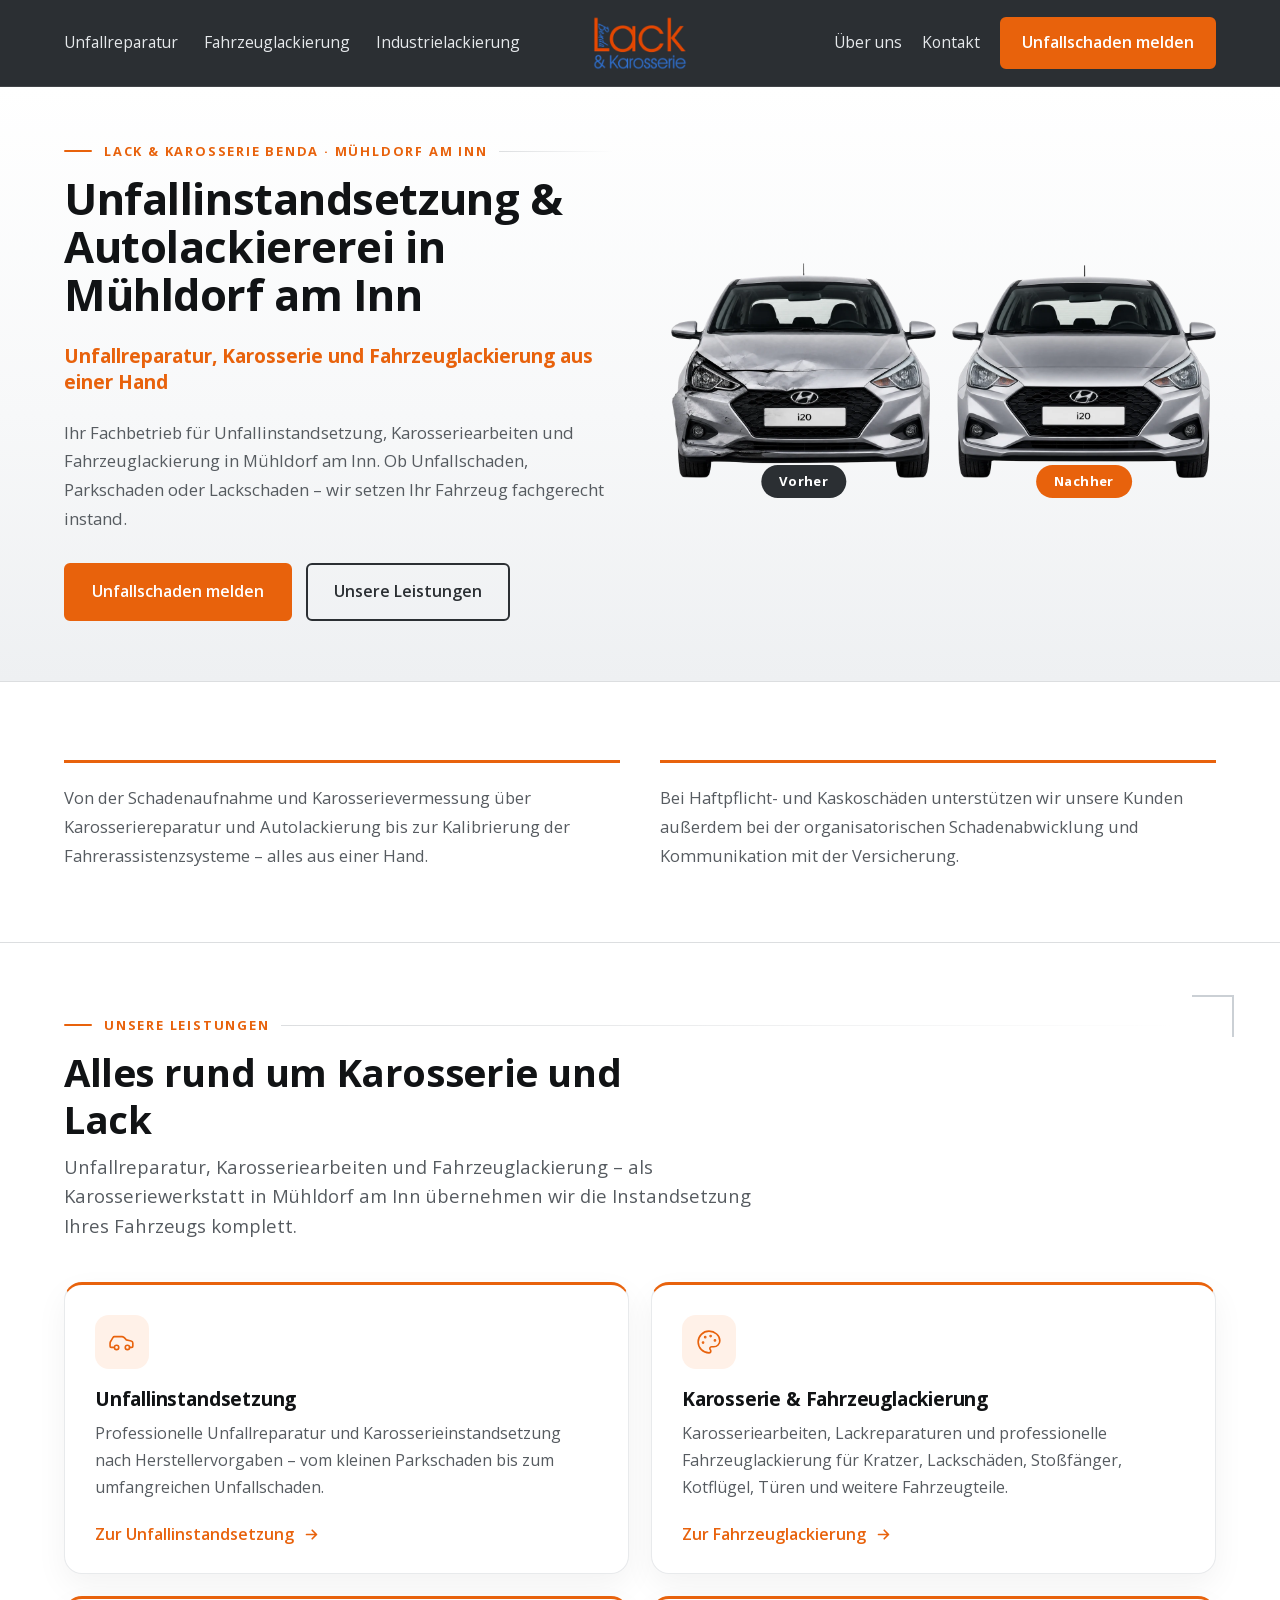
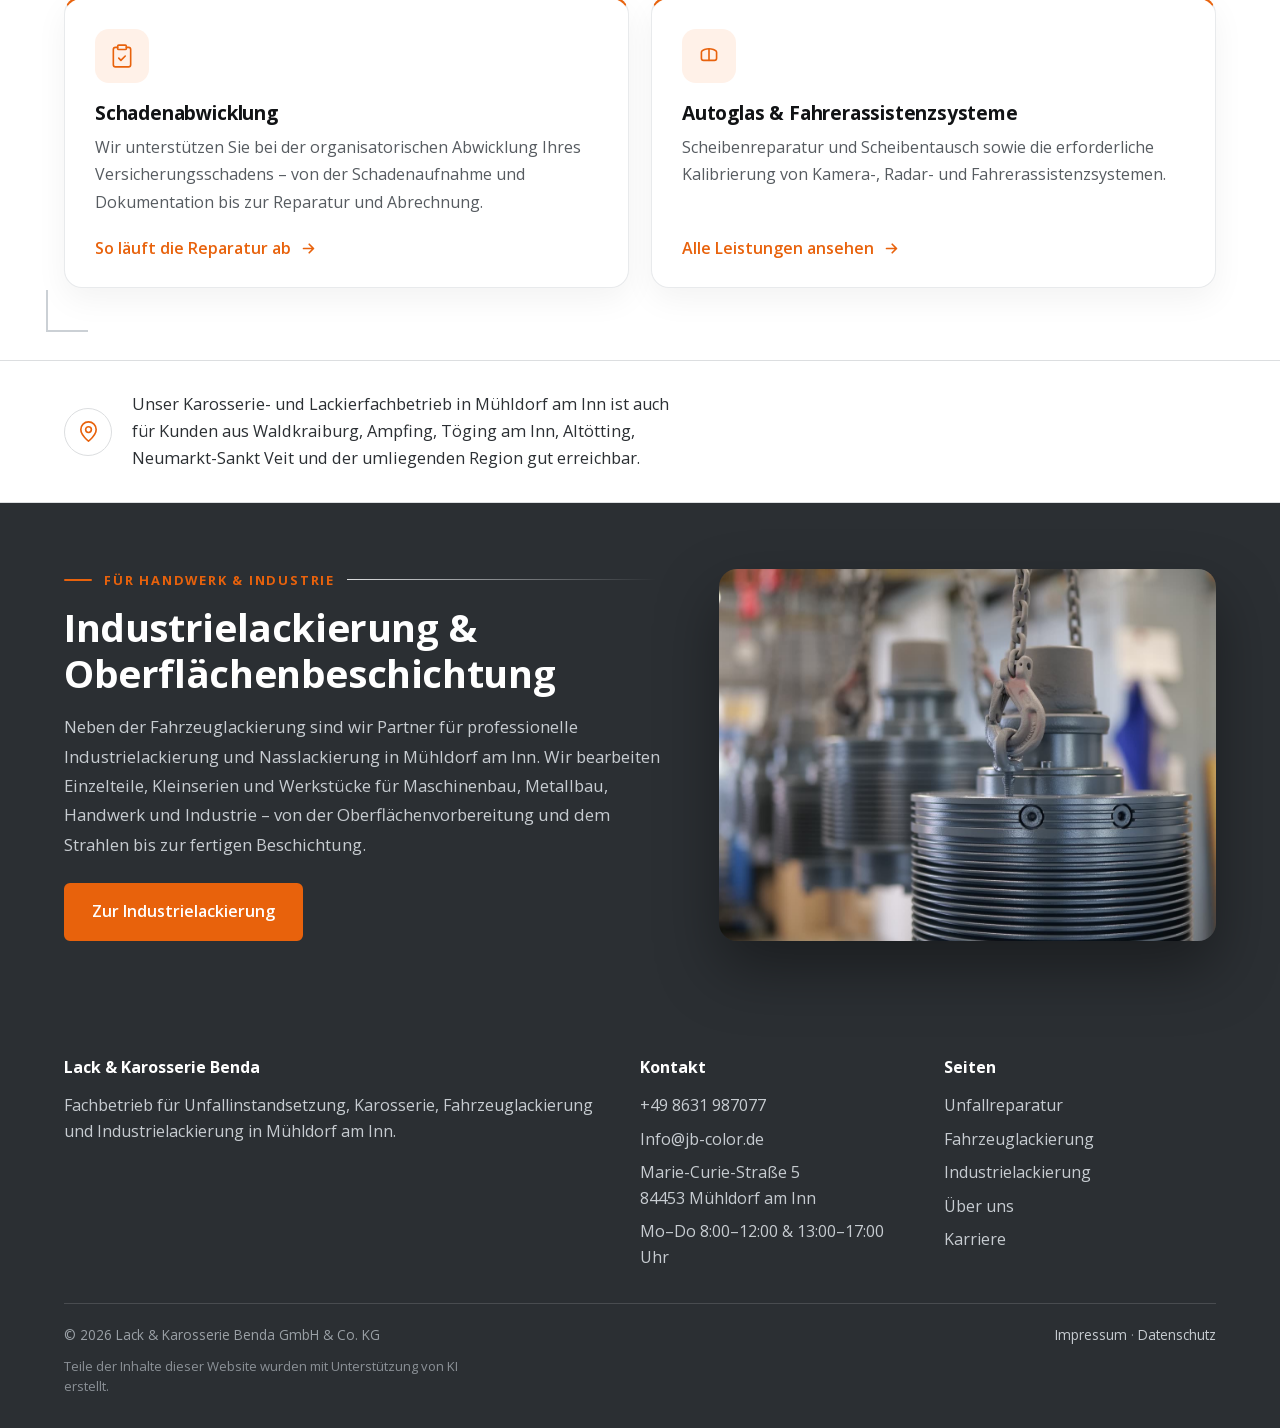
==== commit e4d2dbe1: "Janniks Stand vom 09.09. (live) zusammengefuehrt, Formulare und lokale Schrift darauf Live lief de17" ====
--- a/index.html
+++ b/index.html
@@ -3,66 +3,328 @@
 <head>
   <meta charset="UTF-8">
   <meta name="viewport" content="width=device-width, initial-scale=1.0">
-  <title>Lack & Karosserie Benda – Mühldorf am Inn</title>
-  <meta name="description" content="Lack & Karosserie Benda in Mühldorf am Inn. Unfallreparatur & Karosserie für Fahrzeuge oder Industrielackierung für Handwerk und Industrie – wählen Sie Ihren Bereich.">
-  <link rel="stylesheet" href="styles.css?v=45">
+  <title>Unfallinstandsetzung &amp; Autolackiererei Mühldorf | Benda</title>
+  <meta name="description" content="Unfallinstandsetzung, Karosserie und Fahrzeuglackierung in Mühldorf am Inn. Lack &amp; Karosserie Benda – professionelle Unfallreparatur aus einer Hand.">
+  <link rel="canonical" href="https://www.jb-color.de/">
+  <meta property="og:type" content="website">
+  <meta property="og:title" content="Unfallinstandsetzung &amp; Autolackiererei Mühldorf | Benda">
+  <meta property="og:description" content="Unfallinstandsetzung, Karosserie und Fahrzeuglackierung in Mühldorf am Inn – professionelle Unfallreparatur aus einer Hand.">
+  <meta property="og:url" content="https://www.jb-color.de/">
+  <meta property="og:image" content="https://www.jb-color.de/assets/img/team-foto.jpg">
+  <meta property="og:locale" content="de_DE">
+  <link rel="stylesheet" href="styles.css?v=54">
+
+  <!-- Strukturierte Daten: Karosserie- und Lackierfachbetrieb -->
+  <script type="application/ld+json">
+  {
+    "@context": "https://schema.org",
+    "@type": "AutoRepair",
+    "@id": "https://www.jb-color.de/#betrieb",
+    "name": "Lack & Karosserie Benda GmbH & Co. KG",
+    "alternateName": "Lack & Karosserie Benda",
+    "description": "Fachbetrieb für Unfallinstandsetzung, Karosseriereparatur, Fahrzeuglackierung und Industrielackierung in Mühldorf am Inn.",
+    "url": "https://www.jb-color.de/",
+    "telephone": "+49 8631 987077",
+    "email": "Info@jb-color.de",
+    "image": "https://www.jb-color.de/assets/img/team-foto.jpg",
+    "logo": "https://www.jb-color.de/assets/img/logo-frei.png",
+    "priceRange": "$$",
+    "address": {
+      "@type": "PostalAddress",
+      "streetAddress": "Marie-Curie-Straße 5",
+      "postalCode": "84453",
+      "addressLocality": "Mühldorf am Inn",
+      "addressRegion": "Bayern",
+      "addressCountry": "DE"
+    },
+    "openingHoursSpecification": [
+      {
+        "@type": "OpeningHoursSpecification",
+        "dayOfWeek": ["Monday", "Tuesday", "Wednesday", "Thursday"],
+        "opens": "08:00",
+        "closes": "12:00"
+      },
+      {
+        "@type": "OpeningHoursSpecification",
+        "dayOfWeek": ["Monday", "Tuesday", "Wednesday", "Thursday"],
+        "opens": "13:00",
+        "closes": "17:00"
+      }
+    ],
+    "areaServed": [
+      { "@type": "City", "name": "Mühldorf am Inn" },
+      { "@type": "City", "name": "Waldkraiburg" },
+      { "@type": "City", "name": "Ampfing" },
+      { "@type": "City", "name": "Töging am Inn" },
+      { "@type": "City", "name": "Altötting" },
+      { "@type": "City", "name": "Neumarkt-Sankt Veit" }
+    ],
+    "hasOfferCatalog": {
+      "@type": "OfferCatalog",
+      "name": "Leistungen",
+      "itemListElement": [
+        { "@type": "Offer", "itemOffered": { "@type": "Service", "name": "Unfallinstandsetzung", "url": "https://www.jb-color.de/unfallreparatur.html" } },
+        { "@type": "Offer", "itemOffered": { "@type": "Service", "name": "Fahrzeuglackierung", "url": "https://www.jb-color.de/fahrzeuglackierung.html" } },
+        { "@type": "Offer", "itemOffered": { "@type": "Service", "name": "Karosseriereparatur", "url": "https://www.jb-color.de/unfallreparatur.html" } },
+        { "@type": "Offer", "itemOffered": { "@type": "Service", "name": "Autoglas und Kalibrierung von Fahrerassistenzsystemen", "url": "https://www.jb-color.de/unfallreparatur.html" } },
+        { "@type": "Offer", "itemOffered": { "@type": "Service", "name": "Industrielackierung", "url": "https://www.jb-color.de/industrielackierung.html" } }
+      ]
+    }
+  }
+  </script>
 </head>
-<body class="splash">
-
-  <main class="split-hero" aria-label="Bereich wählen">
-
-    <!-- Header: Navigation + zentriertes Logo -->
-    <header class="splash-header">
-      <nav class="sph-nav sph-left">
+<body>
+
+  <!-- ================= HEADER (Anthrazit) ================= -->
+  <header class="site-header dark">
+    <div class="container header-3col">
+      <button class="burger" type="button" aria-label="Menü öffnen" aria-expanded="false" aria-controls="mobilMenue">
+        <span></span><span></span><span></span>
+      </button>
+      <nav class="nav-left">
+        <a href="unfallreparatur.html">Unfallreparatur</a>
+        <a href="fahrzeuglackierung.html">Fahrzeuglackierung</a>
+        <a href="industrielackierung.html">Industrielackierung</a>
+      </nav>
+      <a href="index.html" class="header-logo" aria-label="Zur Startseite">
+        <img src="assets/img/logo-frei.png" alt="Lack &amp; Karosserie Benda – Fachbetrieb in Mühldorf am Inn">
+      </a>
+      <div class="nav-right">
+        <a href="ueber-uns.html" class="nav-link">Über uns</a>
+        <a href="unfallreparatur.html#kontakt" class="nav-link">Kontakt</a>
+        <a href="unfallreparatur.html#schaden-selektor" class="btn btn-primary"><span class="nur-mobil">Schaden melden</span><span class="nur-desktop">Unfallschaden melden</span></a>
+      </div>
+    </div>
+    <nav class="mobil-menue" id="mobilMenue" aria-label="Hauptmenü">
+        <a href="unfallreparatur.html">Unfallreparatur</a>
+        <a href="fahrzeuglackierung.html">Fahrzeuglackierung</a>
+        <a href="industrielackierung.html">Industrielackierung</a>
         <a href="ueber-uns.html">Über uns</a>
         <a href="karriere.html">Karriere</a>
-      </nav>
-      <div class="sph-brand">
-        <img class="brand-logo" src="assets/img/logo-frei.png" alt="Benda Lack & Karosserie">
-      </div>
-      <nav class="sph-nav sph-right">
         <a href="unfallreparatur.html#kontakt">Kontakt</a>
-      </nav>
-    </header>
-
-    <!-- LINKS: Unfall & Karosserie -> Fahrzeug-Seite -->
-    <a href="unfallreparatur.html" class="sh-panel unfall">
-      <div class="sh-content">
-        <span class="sh-eyebrow">Für Autofahrer</span>
-        <h2>Unfall &amp; Karosserie</h2>
-        <p>Unfallreparatur, Karosserie und Lackierung für Ihr Fahrzeug – alles aus einer Hand in Mühldorf am Inn.</p>
-        <span class="sh-cta">
-          Unfallschaden melden
-          <svg viewBox="0 0 24 24" fill="none" stroke="currentColor" stroke-width="2.4" stroke-linecap="round" stroke-linejoin="round"><path d="M5 12h14M13 6l6 6-6 6"/></svg>
+    </nav>
+  </header>
+
+  <main>
+
+    <!-- ================= HERO ================= -->
+    <section class="start-hero">
+      <div class="container">
+        <div class="sthero-grid">
+
+          <div class="sthero-text">
+            <span class="eyebrow">Lack &amp; Karosserie Benda · Mühldorf am Inn</span>
+            <h1>Unfallinstandsetzung &amp; Autolackiererei in Mühldorf am Inn</h1>
+            <p class="start-sub">Unfallreparatur, Karosserie und Fahrzeuglackierung aus einer Hand</p>
+            <p class="start-text">Ihr Fachbetrieb für Unfallinstandsetzung, Karosseriearbeiten und Fahrzeuglackierung in Mühldorf am Inn. Ob Unfallschaden, Parkschaden oder Lackschaden – wir setzen Ihr Fahrzeug fachgerecht instand.</p>
+            <div class="btn-gruppe">
+              <a href="unfallreparatur.html#schaden-selektor" class="btn btn-primary">Unfallschaden melden</a>
+              <a href="#leistungen" class="btn btn-secondary">Unsere Leistungen</a>
+            </div>
+          </div>
+
+          <div class="sthero-media">
+            <div class="vn-paar">
+              <div class="vn-bild">
+                <picture>
+                  <source srcset="assets/img/auto-vorher.webp" type="image/webp">
+                  <img src="assets/img/auto-vorher.png" alt="Pkw mit Unfallschaden an der Front vor der Instandsetzung" width="800" height="650" fetchpriority="high" decoding="async">
+                </picture>
+                <span class="vn-tag vorher">Vorher</span>
+              </div>
+              <div class="vn-bild">
+                <picture>
+                  <source srcset="assets/img/auto-nachher.webp" type="image/webp">
+                  <img src="assets/img/auto-nachher.png" alt="Derselbe Pkw nach Karosseriereparatur und Fahrzeuglackierung" width="800" height="646" decoding="async">
+                </picture>
+                <span class="vn-tag nachher">Nachher</span>
+              </div>
+            </div>
+          </div>
+
+        </div>
+      </div>
+    </section>
+
+    <hr class="trenner">
+
+    <!-- ================= INTRO (zwei Spalten statt Textwand) ================= -->
+    <section id="ueberblick">
+      <div class="container">
+        <div class="intro-cols">
+          <div class="intro-col">
+            <p>Von der Schadenaufnahme und Karosserievermessung über Karosseriereparatur und Autolackierung bis zur Kalibrierung der Fahrerassistenzsysteme – alles aus einer Hand.</p>
+          </div>
+          <div class="intro-col">
+            <p>Bei Haftpflicht- und Kaskoschäden unterstützen wir unsere Kunden außerdem bei der organisatorischen Schadenabwicklung und Kommunikation mit der Versicherung.</p>
+          </div>
+        </div>
+      </div>
+    </section>
+
+    <hr class="trenner">
+
+    <!-- ================= LEISTUNGEN (4 Blöcke) ================= -->
+    <section id="leistungen">
+      <div class="container deco">
+        <div class="sec-head-left">
+          <span class="eyebrow">Unsere Leistungen</span>
+          <h2>Alles rund um Karosserie und Lack</h2>
+          <p class="lead">Unfallreparatur, Karosseriearbeiten und Fahrzeuglackierung – als Karosseriewerkstatt in Mühldorf am Inn übernehmen wir die Instandsetzung Ihres Fahrzeugs komplett.</p>
+        </div>
+
+        <div class="ls-grid">
+
+          <article class="ls-card">
+            <span class="ls-ico">
+              <svg viewBox="0 0 24 24" fill="none" stroke="currentColor" stroke-width="1.5" stroke-linecap="round" stroke-linejoin="round"><path d="M19 17h2c.6 0 1-.4 1-1v-3c0-.9-.7-1.7-1.5-1.9C18.7 10.6 16 10 16 10s-1.3-1.4-2.2-2.3c-.5-.4-1.1-.7-1.8-.7H5c-.6 0-1.1.4-1.4.9l-1.6 2.8C1.4 11.3 1 12.1 1 13v3c0 .6.4 1 1 1h2"/><circle cx="7" cy="17" r="2"/><circle cx="17" cy="17" r="2"/></svg>
+            </span>
+            <h3>Unfallinstandsetzung</h3>
+            <p>Professionelle Unfallreparatur und Karosserieinstandsetzung nach Herstellervorgaben – vom kleinen Parkschaden bis zum umfangreichen Unfallschaden.</p>
+            <a href="unfallreparatur.html" class="ls-link">
+              Zur Unfallinstandsetzung
+              <svg viewBox="0 0 24 24" fill="none" stroke="currentColor" stroke-width="2.4" stroke-linecap="round" stroke-linejoin="round"><path d="M5 12h14M13 6l6 6-6 6"/></svg>
+            </a>
+          </article>
+
+          <article class="ls-card">
+            <span class="ls-ico">
+              <svg viewBox="0 0 24 24" fill="none" stroke="currentColor" stroke-width="1.5" stroke-linecap="round" stroke-linejoin="round"><circle cx="13.5" cy="6.5" r=".5" fill="currentColor"/><circle cx="17.5" cy="10.5" r=".5" fill="currentColor"/><circle cx="8.5" cy="7.5" r=".5" fill="currentColor"/><circle cx="6.5" cy="12.5" r=".5" fill="currentColor"/><path d="M12 2C6.5 2 2 6.5 2 12s4.5 10 10 10c.926 0 1.648-.746 1.648-1.688 0-.437-.18-.835-.437-1.125-.29-.289-.438-.652-.438-1.125a1.64 1.64 0 0 1 1.668-1.668h1.996c3.051 0 5.555-2.503 5.555-5.554C21.965 6.012 17.461 2 12 2z"/></svg>
+            </span>
+            <h3>Karosserie &amp; Fahrzeuglackierung</h3>
+            <p>Karosseriearbeiten, Lackreparaturen und professionelle Fahrzeuglackierung für Kratzer, Lackschäden, Stoßfänger, Kotflügel, Türen und weitere Fahrzeugteile.</p>
+            <a href="fahrzeuglackierung.html" class="ls-link">
+              Zur Fahrzeuglackierung
+              <svg viewBox="0 0 24 24" fill="none" stroke="currentColor" stroke-width="2.4" stroke-linecap="round" stroke-linejoin="round"><path d="M5 12h14M13 6l6 6-6 6"/></svg>
+            </a>
+          </article>
+
+          <article class="ls-card">
+            <span class="ls-ico">
+              <svg viewBox="0 0 24 24" fill="none" stroke="currentColor" stroke-width="1.5" stroke-linecap="round" stroke-linejoin="round"><rect width="8" height="4" x="8" y="2" rx="1"/><path d="M16 4h2a2 2 0 0 1 2 2v14a2 2 0 0 1-2 2H6a2 2 0 0 1-2-2V6a2 2 0 0 1 2-2h2"/><path d="m9 14 2 2 4-4"/></svg>
+            </span>
+            <h3>Schadenabwicklung</h3>
+            <p>Wir unterstützen Sie bei der organisatorischen Abwicklung Ihres Versicherungsschadens – von der Schadenaufnahme und Dokumentation bis zur Reparatur und Abrechnung.</p>
+            <a href="unfallreparatur.html#ablauf" class="ls-link">
+              So läuft die Reparatur ab
+              <svg viewBox="0 0 24 24" fill="none" stroke="currentColor" stroke-width="2.4" stroke-linecap="round" stroke-linejoin="round"><path d="M5 12h14M13 6l6 6-6 6"/></svg>
+            </a>
+          </article>
+
+          <article class="ls-card">
+            <span class="ls-ico">
+              <svg viewBox="0 0 24 24" fill="none" stroke="currentColor" stroke-width="1.5" stroke-linecap="round" stroke-linejoin="round"><path d="M5 8.5c0-.7.4-1.3 1.1-1.6l1.8-.8A11 11 0 0 1 12 5.3c1.4 0 2.8.3 4.1.8l1.8.8c.7.3 1.1.9 1.1 1.6V14a2 2 0 0 1-2 2H7a2 2 0 0 1-2-2z"/><path d="M12 6v10"/></svg>
+            </span>
+            <h3>Autoglas &amp; Fahrerassistenzsysteme</h3>
+            <p>Scheibenreparatur und Scheibentausch sowie die erforderliche Kalibrierung von Kamera-, Radar- und Fahrerassistenzsystemen.</p>
+            <a href="unfallreparatur.html#leistungen" class="ls-link">
+              Alle Leistungen ansehen
+              <svg viewBox="0 0 24 24" fill="none" stroke="currentColor" stroke-width="2.4" stroke-linecap="round" stroke-linejoin="round"><path d="M5 12h14M13 6l6 6-6 6"/></svg>
+            </a>
+          </article>
+
+        </div>
+      </div>
+    </section>
+
+    <!-- ================= REGIONALER HINWEIS ================= -->
+    <section class="region-band">
+      <div class="container">
+        <div class="region-inner">
+          <span class="region-ico">
+            <svg viewBox="0 0 24 24" fill="none" stroke="currentColor" stroke-width="1.7" stroke-linecap="round" stroke-linejoin="round"><path d="M20 10c0 6-8 12-8 12s-8-6-8-12a8 8 0 0 1 16 0Z"/><circle cx="12" cy="10" r="3"/></svg>
+          </span>
+          <p>Unser Karosserie- und Lackierfachbetrieb in Mühldorf am Inn ist auch für Kunden aus Waldkraiburg, Ampfing, Töging am Inn, Altötting, Neumarkt-Sankt Veit und der umliegenden Region gut erreichbar.</p>
+        </div>
+      </div>
+    </section>
+
+    <!-- ================= INDUSTRIELACKIERUNG (kompakt, ca. 1/3) ================= -->
+    <section class="start-industrie" id="industrie">
+      <div class="container">
+        <div class="si-grid">
+          <div class="si-text">
+            <span class="eyebrow">Für Handwerk &amp; Industrie</span>
+            <h2>Industrielackierung &amp; Oberflächenbeschichtung</h2>
+            <p>Neben der Fahrzeuglackierung sind wir Partner für professionelle Industrielackierung und Nasslackierung in Mühldorf am Inn. Wir bearbeiten Einzelteile, Kleinserien und Werkstücke für Maschinenbau, Metallbau, Handwerk und Industrie – von der Oberflächenvorbereitung und dem Strahlen bis zur fertigen Beschichtung.</p>
+            <div class="btn-gruppe">
+              <a href="industrielackierung.html" class="btn btn-primary">Zur Industrielackierung</a>
+            </div>
+          </div>
+          <div class="si-media">
+            <img src="assets/img/industrie-splash.jpg" alt="Industriell lackierte Bauteile auf der Hängebahn im Trockenraum" width="1800" height="1200" loading="lazy" decoding="async">
+          </div>
+        </div>
+      </div>
+    </section>
+
+  </main>
+
+  <!-- ================= FOOTER ================= -->
+  <footer class="site-footer">
+    <div class="container">
+      <div class="footer-grid">
+        <div>
+          <h4>Lack &amp; Karosserie Benda</h4>
+          <p style="color:#c7ccd1;">Fachbetrieb für Unfallinstandsetzung, Karosserie, Fahrzeuglackierung und Industrielackierung in Mühldorf am Inn.</p>
+        </div>
+        <div>
+          <h4>Kontakt</h4>
+          <ul class="footer-links">
+            <li><a href="tel:+498631987077">+49 8631 987077</a></li>
+            <li><a href="mailto:Info@jb-color.de">Info@jb-color.de</a></li>
+            <li>Marie-Curie-Straße 5<br>84453 Mühldorf am Inn</li>
+            <li style="color:#c7ccd1;">Mo–Do 8:00–12:00 &amp; 13:00–17:00 Uhr</li>
+          </ul>
+        </div>
+        <div>
+          <h4>Seiten</h4>
+          <ul class="footer-links">
+            <li><a href="unfallreparatur.html">Unfallreparatur</a></li>
+            <li><a href="fahrzeuglackierung.html">Fahrzeuglackierung</a></li>
+            <li><a href="industrielackierung.html">Industrielackierung</a></li>
+            <li><a href="ueber-uns.html">Über uns</a></li>
+            <li><a href="karriere.html">Karriere</a></li>
+          </ul>
+        </div>
+      </div>
+      <div class="footer-unten">
+        <span>© 2026 Lack &amp; Karosserie Benda GmbH &amp; Co. KG</span>
+        <span>
+          <a href="impressum.html">Impressum</a> ·
+          <a href="datenschutz.html">Datenschutz</a>
         </span>
       </div>
-      <div class="sh-media">
-        <img src="assets/img/auto-vorher.png" alt="Fahrzeug mit Unfallschaden – vorher">
-        <img src="assets/img/auto-nachher.png" alt="Fahrzeug nach der Reparatur – nachher">
-      </div>
-      <span class="vn-chip vorher">Vorher</span>
-      <span class="vn-chip nachher">Nachher</span>
-    </a>
-
-    <!-- RECHTS: Industrielackierung -> Industrie-Seite -->
-    <a href="industrielackierung.html" class="sh-panel industrie">
-      <div class="sh-media">
-        <img src="assets/img/industrie-splash.jpg" alt="Lackierte Bauteile auf der Hängebahn">
-      </div>
-      <div class="sh-content">
-        <span class="sh-eyebrow">Für Handwerk &amp; Industrie</span>
-        <h2>Industrielackierung</h2>
-        <p>Strahlen, Reinigen und Beschichten hochwertiger Oberflächen für Maschinenbau, Handwerk und Gewerbe.</p>
-        <span class="sh-cta ghost">
-          Industrielackierung anfragen
-          <svg viewBox="0 0 24 24" fill="none" stroke="currentColor" stroke-width="2.4" stroke-linecap="round" stroke-linejoin="round"><path d="M5 12h14M13 6l6 6-6 6"/></svg>
-        </span>
-      </div>
-    </a>
-
-    <!-- feine Mittelnaht (ohne Badge) -->
-    <div class="sh-seam" aria-hidden="true"></div>
-  </main>
-
+      <p class="footer-ki">Teile der Inhalte dieser Website wurden mit Unterstützung von KI erstellt.</p>
+    </div>
+  </footer>
+
+
+  <script>
+    (function () {
+      var b = document.querySelector('.burger'),
+          m = document.getElementById('mobilMenue');
+      if (!b || !m) return;
+      function setOpen(open) {
+        b.setAttribute('aria-expanded', open ? 'true' : 'false');
+        b.setAttribute('aria-label', open ? 'Menü schließen' : 'Menü öffnen');
+        m.classList.toggle('offen', open);
+        b.classList.toggle('offen', open);
+        document.body.classList.toggle('menue-offen', open);
+      }
+      b.addEventListener('click', function () {
+        setOpen(b.getAttribute('aria-expanded') !== 'true');
+      });
+      m.addEventListener('click', function (e) {
+        if (e.target.tagName === 'A') setOpen(false);
+      });
+      document.addEventListener('keydown', function (e) {
+        if (e.key === 'Escape') setOpen(false);
+      });
+      window.addEventListener('resize', function () {
+        if (window.innerWidth > 780) setOpen(false);
+      });
+    })();
+  </script>
 </body>
 </html>
--- a/styles.css
+++ b/styles.css
@@ -2031,3 +2031,506 @@
   .sh-eyebrow { letter-spacing: .07em; }
   .sh-eyebrow::before { width: 18px; }
 }
+
+/* =========================================================
+   STARTSEITE – Fahrzeug/Unfall (ca. 2/3) · Industrie (ca. 1/3)
+   ========================================================= */
+
+/* ---------- Hero ---------- */
+.start-hero {
+  position: relative;
+  padding: 54px 0 60px;
+  background: linear-gradient(180deg, #ffffff 0%, #f7f8f9 55%, #eef0f2 100%);
+  overflow: hidden;
+}
+.start-hero .container { position: relative; z-index: 2; }
+.sthero-grid {
+  display: grid;
+  grid-template-columns: minmax(0, 1.02fr) minmax(0, 1fr);
+  gap: 52px;
+  align-items: center;
+}
+.start-hero h1 {
+  font-size: clamp(1.85rem, 3.4vw, 3rem);
+  line-height: 1.1;
+  margin: 10px 0 16px;
+}
+.start-sub {
+  font-size: clamp(1.05rem, 1.5vw, 1.28rem);
+  font-weight: 700;
+  color: var(--orange);
+  line-height: 1.35;
+  margin: 0 0 16px;
+}
+.start-hero p.start-text {
+  color: var(--grau-text);
+  font-size: 1.05rem;
+  line-height: 1.7;
+  margin: 0 0 24px;
+  max-width: 58ch;
+}
+
+/* Vorher/Nachher-Paar */
+.vn-paar { display: grid; grid-template-columns: 1fr 1fr; gap: 16px; align-items: end; }
+.vn-bild { position: relative; padding-bottom: 20px; }
+.vn-bild img { width: 100%; height: auto; display: block; }
+.vn-tag {
+  position: absolute; bottom: 0; left: 50%; transform: translateX(-50%);
+  padding: 6px 18px; border-radius: 100px; white-space: nowrap;
+  font-size: .82rem; font-weight: 700; letter-spacing: .03em;
+}
+.vn-tag.vorher { background: var(--anthrazit); color: #fff; }
+.vn-tag.nachher { background: var(--orange); color: #fff; }
+
+/* ---------- Intro in zwei Spalten (statt Textwand) ---------- */
+.intro-cols {
+  display: grid; grid-template-columns: repeat(2, minmax(0, 1fr));
+  gap: 40px; margin-top: 6px;
+}
+.intro-col { border-top: 3px solid var(--orange); padding-top: 20px; }
+.intro-col p { margin: 0; color: var(--grau-text); font-size: 1.04rem; line-height: 1.75; }
+
+/* ---------- Leistungsblöcke (2 × 2) ---------- */
+.ls-grid {
+  display: grid; grid-template-columns: repeat(2, minmax(0, 1fr));
+  gap: 22px; margin-top: 42px;
+}
+.ls-card {
+  display: flex; flex-direction: column;
+  background: #fff; border: 1px solid #e8eaec; border-radius: 18px;
+  border-top: 3px solid var(--orange);
+  padding: 30px 30px 26px;
+  box-shadow: 0 12px 32px rgba(17,19,21,.05);
+  transition: transform .28s cubic-bezier(.22,1,.36,1), box-shadow .28s ease;
+}
+.ls-card:hover { transform: translateY(-6px); box-shadow: 0 26px 52px rgba(17,19,21,.12); }
+.ls-ico {
+  width: 54px; height: 54px; border-radius: 14px; flex: none;
+  background: #fff1e8; color: var(--orange);
+  display: flex; align-items: center; justify-content: center; margin-bottom: 18px;
+}
+.ls-ico svg { width: 26px; height: 26px; }
+.ls-card h3 { font-size: 1.2rem; margin: 0 0 10px; }
+.ls-card p { margin: 0 0 20px; color: var(--grau-text); line-height: 1.7; }
+.ls-link {
+  margin-top: auto; align-self: flex-start;
+  display: inline-flex; align-items: center; gap: 9px;
+  font-weight: 600; color: var(--orange); text-decoration: none;
+}
+.ls-link svg { width: 17px; height: 17px; transition: transform .3s ease; }
+.ls-card:hover .ls-link svg { transform: translateX(4px); }
+
+/* ---------- Regionaler Hinweis ---------- */
+.region-band {
+  background: var(--grau-hell);
+  border-top: 1px solid var(--grau-linie);
+  border-bottom: 1px solid var(--grau-linie);
+  padding: 30px 0;
+}
+.region-inner { display: flex; align-items: center; gap: 20px; max-width: 1000px; }
+.region-ico {
+  width: 48px; height: 48px; flex: none; border-radius: 50%;
+  background: #fff; border: 1px solid var(--grau-linie); color: var(--orange);
+  display: flex; align-items: center; justify-content: center;
+}
+.region-ico svg { width: 23px; height: 23px; }
+.region-inner p { margin: 0; color: var(--anthrazit); font-size: 1.02rem; line-height: 1.65; }
+
+/* ---------- Industrie-Block (kompakt, ca. 1/3) ---------- */
+.start-industrie { background: var(--anthrazit); color: #fff; padding: 66px 0; }
+.si-grid {
+  display: grid; grid-template-columns: minmax(0, 1fr) minmax(0, .82fr);
+  gap: 50px; align-items: center;
+}
+.start-industrie h2 { color: #fff; margin: 8px 0 16px; }
+.start-industrie .eyebrow { color: var(--orange); }
+.start-industrie p { color: #c7ccd1; font-size: 1.05rem; line-height: 1.75; margin: 0 0 24px; max-width: 62ch; }
+.start-industrie .btn-secondary { color: #fff; border-color: rgba(255,255,255,.45); }
+.start-industrie .btn-secondary:hover { border-color: #fff; }
+.si-media { border-radius: 18px; overflow: hidden; box-shadow: 0 28px 62px rgba(0,0,0,.38); }
+.si-media img { width: 100%; height: 100%; display: block; object-fit: cover; aspect-ratio: 4 / 3; }
+
+/* =========================================================
+   FAHRZEUGLACKIERUNG
+   ========================================================= */
+.lack-hero {
+  position: relative; overflow: hidden;
+  min-height: 520px; display: flex; align-items: center; padding: 60px 0;
+  background: #16191c url("assets/img/galerie-arbeit-4.jpg") center 40%/cover no-repeat;
+}
+.lack-hero::before {
+  content: ""; position: absolute; inset: 0;
+  background: linear-gradient(90deg, rgba(10,12,14,.82) 0%, rgba(10,12,14,.62) 48%, rgba(10,12,14,.28) 100%);
+}
+.lack-hero .container { position: relative; z-index: 1; }
+.lack-card { max-width: 640px; color: #fff; }
+.lack-card .eyebrow { color: var(--orange); }
+.lack-card h1 { color: #fff; margin: 8px 0 14px; font-size: clamp(1.8rem, 3.3vw, 2.9rem); line-height: 1.12; }
+.lack-card .start-sub { color: #ffb98a; }
+.lack-card p { color: #d7dbdf; font-size: 1.05rem; line-height: 1.72; margin: 0 0 18px; }
+.lack-card .btn-secondary { color: #fff; border-color: rgba(255,255,255,.5); }
+
+/* Leistungsblöcke Lackierung */
+.lack-grid {
+  display: grid; grid-template-columns: repeat(2, minmax(0, 1fr));
+  gap: 22px; margin-top: 42px;
+}
+.lack-card-item {
+  display: flex; flex-direction: column;
+  background: #fff; border: 1px solid #e8eaec; border-radius: 18px; overflow: hidden;
+  box-shadow: 0 12px 32px rgba(17,19,21,.05);
+  transition: transform .28s cubic-bezier(.22,1,.36,1), box-shadow .28s ease;
+}
+.lack-card-item:hover { transform: translateY(-6px); box-shadow: 0 26px 52px rgba(17,19,21,.12); }
+.lack-bild { aspect-ratio: 16 / 9; overflow: hidden; background: var(--grau-hell); }
+.lack-bild img { width: 100%; height: 100%; object-fit: cover; display: block; }
+.lack-text { padding: 26px 28px 28px; border-top: 3px solid var(--orange); }
+.lack-text h2 { font-size: 1.24rem; margin: 0 0 10px; }
+.lack-text p { margin: 0; color: var(--grau-text); line-height: 1.7; }
+
+/* Hervorgehobener Block mit interner Verlinkung */
+.lack-highlight {
+  grid-column: 1 / -1;
+  display: flex; align-items: center; gap: 34px;
+  background: var(--anthrazit); color: #fff;
+  border-radius: 18px; padding: 34px 38px;
+  box-shadow: 0 22px 50px rgba(17,19,21,.2);
+  position: relative; overflow: hidden;
+}
+.lack-highlight::after {
+  content: ""; position: absolute; inset: 0; pointer-events: none;
+  background: radial-gradient(60% 120% at 88% 50%, rgba(232,98,12,.22), transparent 70%);
+}
+.lack-highlight > * { position: relative; z-index: 1; }
+.lack-highlight h2 { color: #fff; font-size: 1.3rem; margin: 0 0 8px; }
+.lack-highlight p { margin: 0; color: #c7ccd1; line-height: 1.7; max-width: 68ch; }
+.lack-hl-text { flex: 1; min-width: 0; }
+.lack-highlight .btn { flex: none; }
+
+/* =========================================================
+   RESPONSIVE – Startseite & Fahrzeuglackierung
+   ========================================================= */
+@media (max-width: 980px) {
+  .sthero-grid { grid-template-columns: 1fr; gap: 34px; }
+  .si-grid { grid-template-columns: 1fr; gap: 30px; }
+  .si-media { order: -1; }
+}
+@media (max-width: 820px) {
+  .ls-grid, .lack-grid { grid-template-columns: 1fr; }
+  .intro-cols { grid-template-columns: 1fr; gap: 26px; }
+  .lack-highlight { flex-direction: column; align-items: flex-start; gap: 22px; }
+}
+@media (max-width: 560px) {
+  /* Mobil: Fahrzeug-/Unfallbereich bewusst großzügiger, Industrie kompakter */
+  .start-hero { padding: 34px 0 42px; }
+  .start-hero h1 { font-size: clamp(1.7rem, 7.4vw, 2.15rem); }
+  .start-hero p.start-text { font-size: 1rem; }
+  .vn-paar { gap: 10px; }
+  .vn-tag { font-size: .72rem; padding: 5px 12px; }
+  .ls-card { padding: 24px 22px 22px; }
+  .region-band { padding: 24px 0; }
+  .region-inner { gap: 14px; align-items: flex-start; }
+  .region-ico { width: 40px; height: 40px; }
+  .region-inner p { font-size: .96rem; }
+  .start-industrie { padding: 44px 0; }
+  .start-industrie p { font-size: .98rem; margin-bottom: 20px; }
+  .lack-hero { min-height: 440px; }
+  .lack-text { padding: 22px 22px 24px; }
+  .lack-highlight { padding: 26px 24px; }
+}
+
+/* =========================================================
+   UNFALLREPARATUR – Einleitung über dem Schaden-Assistenten
+   ========================================================= */
+.unfall-intro { padding: 54px 0 46px; background: var(--weiss); }
+.unfall-intro h1 {
+  font-size: clamp(1.85rem, 3.4vw, 3rem);
+  line-height: 1.1;
+  margin: 10px 0 14px;
+}
+.unfall-intro .start-text {
+  color: var(--grau-text); font-size: 1.06rem; line-height: 1.7;
+  margin: 0 0 30px; max-width: 78ch;
+}
+.unfall-intro .intro-cols { margin-top: 0; }
+
+/* Schritt 1 des Assistenten behält die bisherige Optik, obwohl er jetzt eine h2 ist */
+.hs-head h2.hs-titel {
+  font-size: clamp(1.9rem, 4vw, 3rem);
+  letter-spacing: -.01em;
+  margin-bottom: 12px;
+}
+@media (max-width: 900px) {
+  .hs-head h2.hs-titel { font-size: 1.6rem; }
+}
+@media (max-width: 560px) {
+  .unfall-intro { padding: 34px 0 30px; }
+  .unfall-intro h1 { font-size: clamp(1.7rem, 7.4vw, 2.15rem); }
+  .unfall-intro .start-text { font-size: 1rem; margin-bottom: 24px; }
+}
+
+/* Industrie-Hero: längere H1 braucht mehr Raum, Claim darunter */
+.ind-hero .kar-card { max-width: 640px; }
+.ind-hero .kar-card h1 { font-size: clamp(1.7rem, 2.9vw, 2.5rem); line-height: 1.14; }
+.kar-card .start-sub { color: #ffb98a; margin: 0 0 14px; }
+@media (max-width: 560px) {
+  .ind-hero .kar-card h1 { font-size: clamp(1.55rem, 6.8vw, 1.95rem); }
+}
+
+/* <picture> soll sich wie das Bild selbst verhalten (WebP mit PNG-Rückfall) */
+.vn-bild picture { display: block; }
+
+/* =========================================================
+   ANPASSUNGEN – Footer, Buttons, Hero-Feinschliff
+   ========================================================= */
+
+/* ---------- Footer im gleichen Anthrazit wie Header & Industrie-Block ---------- */
+.site-footer { background: var(--anthrazit); }
+.footer-unten { border-top-color: rgba(255,255,255,.14); color: #9aa0a6; }
+
+/* ---------- Buttons: Farbwechsel beim Überfahren + Glanz-Effekt ---------- */
+.btn {
+  position: relative;
+  overflow: hidden;
+  transition: background-color .28s ease, color .28s ease, border-color .28s ease;
+}
+.btn-primary:hover, .btn-primary:focus-visible {
+  background: #fff; color: var(--orange); border-color: var(--orange);
+}
+.btn-secondary:hover, .btn-secondary:focus-visible {
+  background: var(--orange); color: #fff; border-color: var(--orange);
+}
+/* Sekundär-Buttons auf dunklem Grund: gleicher Wechsel, orange Kontur */
+.kar-card .btn-secondary:hover,
+.lack-card .btn-secondary:hover,
+.start-industrie .btn-secondary:hover {
+  background: var(--orange); color: #fff; border-color: var(--orange);
+}
+
+/* Heller Glanz, der diagonal von oben links nach unten rechts wandert */
+.btn::after {
+  content: "";
+  position: absolute;
+  top: -60%; left: 0;
+  width: 42%; height: 220%;
+  background: linear-gradient(100deg, transparent 0%, rgba(255,255,255,.50) 50%, transparent 100%);
+  transform: translateX(-190%) rotate(18deg);
+  animation: btn-glanz 4s ease-in-out infinite;
+  pointer-events: none;
+}
+.btn-secondary::after {
+  background: linear-gradient(100deg, transparent 0%, rgba(232,98,12,.24) 50%, transparent 100%);
+}
+.kar-card .btn-secondary::after,
+.lack-card .btn-secondary::after,
+.start-industrie .btn-secondary::after {
+  background: linear-gradient(100deg, transparent 0%, rgba(255,255,255,.40) 50%, transparent 100%);
+}
+@keyframes btn-glanz {
+  0%, 5%  { transform: translateX(-190%) rotate(18deg); }
+  29%     { transform: translateX(330%)  rotate(18deg); }
+  100%    { transform: translateX(330%)  rotate(18deg); }
+}
+/* Versetzter Start, damit die Buttons nacheinander aufblitzen */
+.btn-gruppe .btn:nth-child(2)::after { animation-delay: 1s; }
+.btn-gruppe .btn:nth-child(3)::after { animation-delay: 2s; }
+.btn-gruppe .btn:nth-child(4)::after { animation-delay: 3s; }
+.nav-right .btn::after { animation-delay: .5s; }
+
+@media (prefers-reduced-motion: reduce) {
+  .btn::after { animation: none; opacity: 0; }
+}
+
+/* ---------- Startseite: mehr Luft im Hero ---------- */
+.start-hero h1 { margin: 12px 0 24px; }
+.start-sub { margin: 0 0 24px; }
+.start-hero p.start-text { margin: 0 0 30px; }
+
+/* ---------- Zentrierte Abschnitte ---------- */
+.zentriert { text-align: center; }
+.zentriert .eyebrow { justify-content: center; width: auto; }
+.zentriert .eyebrow::after {
+  flex: none; width: 28px; height: 2px;
+  background: var(--orange); border-radius: 2px;
+}
+.zentriert .btn-gruppe { justify-content: center; }
+.zentriert p, .zentriert h2 { margin-left: auto; margin-right: auto; }
+.ind-cta.zentriert { max-width: 860px; margin: 0 auto; }
+.ind-cta.zentriert p { max-width: 74ch; }
+.zentriert .sec-head-left h2 { max-width: none; }
+.zentriert .ind-intro { max-width: 76ch; }
+
+/* ---------- Unfallreparatur: Hero mit Hintergrundbild ---------- */
+.unfall-intro {
+  position: relative; overflow: hidden;
+  min-height: 520px; display: flex; align-items: center;
+  padding: 60px 0;
+  background: #16191c url("assets/img/leistung-instandsetzung.jpg") center 42%/cover no-repeat;
+}
+.unfall-intro::before {
+  content: ""; position: absolute; inset: 0;
+  background: linear-gradient(90deg, rgba(10,12,14,.88) 0%, rgba(10,12,14,.70) 46%, rgba(10,12,14,.34) 100%);
+}
+.unfall-intro .container { position: relative; z-index: 1; }
+.unfall-karte { max-width: 660px; }
+.unfall-intro h1 { color: #fff; margin: 12px 0 24px; }
+.unfall-intro .start-sub { color: #ffb98a; margin: 0 0 24px; }
+.unfall-intro .start-text { color: #d7dbdf; max-width: 60ch; margin: 0; }
+
+/* Die zwei Punkte unter den orangen Strichen: eigener heller Abschnitt */
+.unfall-punkte { padding: 54px 0; background: var(--weiss); }
+
+@media (max-width: 780px) {
+  .unfall-intro { min-height: 0; padding: 42px 0 46px; background-position: 62% center; }
+  .unfall-intro::before {
+    background: linear-gradient(180deg, rgba(10,12,14,.82) 0%, rgba(10,12,14,.88) 100%);
+  }
+  .unfall-punkte { padding: 36px 0; }
+}
+
+/* ---------- Industrie-Hero: Text ohne Kasten, wie bei der Fahrzeuglackierung ---------- */
+@media (min-width: 781px) {
+  .ind-hero .kar-card {
+    background: none; border: 0; box-shadow: none;
+    -webkit-backdrop-filter: none; backdrop-filter: none;
+    padding: 0; max-width: 620px;
+    margin: 0;                 /* linksbündig statt zentriert */
+  }
+  /* Motiv leicht nach rechts, damit der Text auf ruhigerem Grund liegt */
+  .ind-hero { background-position: 62% center; }
+  .ind-hero::before {
+    background: linear-gradient(90deg, rgba(10,12,14,.88) 0%, rgba(10,12,14,.70) 46%, rgba(10,12,14,.34) 78%, rgba(10,12,14,.14) 100%);
+  }
+}
+
+/* Zuschnitt auf die Lackierpistole statt auf das Werkstück */
+.lack-bild img.bild-rechts { object-position: 84% center; }
+
+/* =========================================================
+   NUR MOBIL (≤ 780 px) – Desktop bleibt unverändert
+   ========================================================= */
+@media (max-width: 780px) {
+
+  /* ---------- Kopfzeile: Logo exakt mittig, CTA deutlich kleiner ---------- */
+  .site-header .container.header-3col {
+    display: flex; align-items: center; justify-content: space-between;
+    position: relative; gap: 8px; min-height: 66px;
+  }
+  .header-logo {
+    position: absolute; left: 50%; top: 50%;
+    transform: translate(-50%, -50%);
+    justify-self: auto;
+  }
+  .header-logo img { height: 38px; }
+  .nav-right .btn {
+    font-size: .72rem; font-weight: 700;
+    padding: 7px 11px; border-width: 1.5px; border-radius: 5px;
+  }
+  .nav-right .btn::after { display: none; }
+
+  /* ---------- Kleine, einzeilige Rubrikzeile ---------- */
+  .eyebrow {
+    font-size: .6rem; letter-spacing: .08em; gap: 8px;
+    white-space: nowrap; margin-bottom: 12px;
+  }
+  .eyebrow::before { width: 18px; }
+
+  /* Zentrierte Rubrikzeile bekommt beidseitig einen Strich */
+  .sthero-text .eyebrow,
+  .ueber-hero .eyebrow,
+  section#leistungen:not(.leistungen-sec) .sec-head-left .eyebrow { justify-content: center; width: auto; }
+  .sthero-text .eyebrow::after,
+  .ueber-hero .eyebrow::after,
+  section#leistungen:not(.leistungen-sec) .sec-head-left .eyebrow::after {
+    flex: none; width: 18px; height: 2px;
+    background: var(--orange); border-radius: 2px;
+  }
+
+  /* ---------- Textkürzung auf dem Handy ---------- */
+  .nur-desktop { display: none; }
+
+  /* ---------- Startseite: Hero mittig ---------- */
+  .sthero-text { text-align: center; }
+  .sthero-text .btn-gruppe { justify-content: center; }
+  .start-hero p.start-text { margin-left: auto; margin-right: auto; }
+
+  /* ---------- Startseite: Leistungskopf mittig, Kästen kompakter ---------- */
+  section#leistungen:not(.leistungen-sec) .sec-head-left { text-align: center; }
+  section#leistungen:not(.leistungen-sec) .sec-head-left h2 { max-width: none; }
+  section#leistungen:not(.leistungen-sec) .sec-head-left .lead { margin-left: auto; margin-right: auto; }
+  .ls-grid { gap: 14px; margin-top: 28px; }
+  .ls-card { padding: 20px 18px 18px; border-radius: 14px; }
+  .ls-ico { width: 42px; height: 42px; border-radius: 11px; margin-bottom: 12px; }
+  .ls-ico svg { width: 21px; height: 21px; }
+  .ls-card h3 { font-size: 1.05rem; margin-bottom: 8px; }
+  .ls-card p { font-size: .93rem; line-height: 1.6; margin-bottom: 14px; }
+  .ls-link { font-size: .93rem; }
+
+  /* ---------- Unfallreparatur: kompakterer Hero, mehr Bild sichtbar ---------- */
+  .unfall-intro { min-height: 0; padding: 34px 0 38px; }
+  .unfall-intro h1 { font-size: clamp(1.5rem, 6.4vw, 1.9rem); margin: 6px 0 12px; }
+  .unfall-intro .start-sub { font-size: .96rem; margin: 0 0 12px; }
+  .unfall-intro .start-text { font-size: .94rem; line-height: 1.6; }
+
+  /* ---------- Fahrzeuglackierung: kompakterer Hero ---------- */
+  .lack-hero { min-height: 0; padding: 40px 0 44px; }
+  .lack-card h1 { font-size: clamp(1.45rem, 6.2vw, 1.85rem); margin: 6px 0 12px; }
+  .lack-card .start-sub { font-size: .94rem; margin: 0 0 12px; }
+  .lack-card p { font-size: .94rem; line-height: 1.6; margin-bottom: 16px; }
+
+  /* ---------- Über uns: Einleitung mittig ---------- */
+  .ueber-hero .container { text-align: center; }
+  .ueber-hero .lead { margin-left: auto; margin-right: auto; }
+
+  /* ---------- Leistungsliste: Kasten erscheint direkt an der Leistung ---------- */
+  .lst-layout { grid-template-columns: 1fr; gap: 16px; margin-top: 28px; }
+  .lst-panel.active { min-height: 0; margin: 6px 0 10px; }
+  .lst-detail { min-height: 0; }
+}
+
+/* ---------- Industrielackierung: Bild als Hintergrund hinter dem Text ---------- */
+@media (max-width: 780px) {
+  .ind-hero {
+    display: flex; align-items: center;
+    min-height: 470px;
+    padding: 44px 0 48px;
+    background: #16191c url("assets/img/industrie-hero-mobil.jpg") center center/cover no-repeat;
+  }
+  .ind-hero::before {
+    display: block;
+    background: linear-gradient(180deg, rgba(10,12,14,.66) 0%, rgba(10,12,14,.80) 55%, rgba(10,12,14,.90) 100%);
+  }
+  .ind-hero .container { padding: 0 var(--abstand); max-width: var(--max-breite); }
+  .ind-hero .container::before { display: none; }
+  .ind-hero .kar-card {
+    background: none; border: 0; box-shadow: none;
+    -webkit-backdrop-filter: none; backdrop-filter: none;
+    padding: 0; margin: 0; max-width: none; width: auto;
+    border-radius: 0; text-align: left;
+  }
+  .ind-hero .kar-card h1 { font-size: clamp(1.45rem, 6.2vw, 1.85rem); margin: 6px 0 12px; }
+  .ind-hero .kar-card .start-sub { font-size: .94rem; margin: 0 0 12px; }
+  .ind-hero .kar-card .lead { font-size: .94rem; line-height: 1.6; }
+}
+
+/* Kurzfassung des Kopfzeilen-CTA nur auf dem Handy */
+.nur-mobil { display: none; }
+@media (max-width: 780px) { .nur-mobil { display: inline; } }
+
+/* Feinschliff Mobil: kompakterer Kopf-Button, hellere Bildüberlagerung */
+@media (max-width: 780px) {
+  .nav-right .btn { font-size: .67rem; padding: 6px 10px; }
+
+  /* Unfallreparatur: mehr vom Hintergrundbild sichtbar */
+  .unfall-intro::before {
+    background: linear-gradient(180deg, rgba(10,12,14,.55) 0%, rgba(10,12,14,.72) 60%, rgba(10,12,14,.84) 100%);
+  }
+  /* Fahrzeuglackierung: senkrechter Verlauf statt des waagerechten vom Desktop */
+  .lack-hero::before {
+    background: linear-gradient(180deg, rgba(10,12,14,.58) 0%, rgba(10,12,14,.74) 60%, rgba(10,12,14,.86) 100%);
+  }
+  /* Industrielackierung: etwas heller */
+  .ind-hero::before {
+    background: linear-gradient(180deg, rgba(10,12,14,.52) 0%, rgba(10,12,14,.70) 58%, rgba(10,12,14,.84) 100%);
+  }
+}
